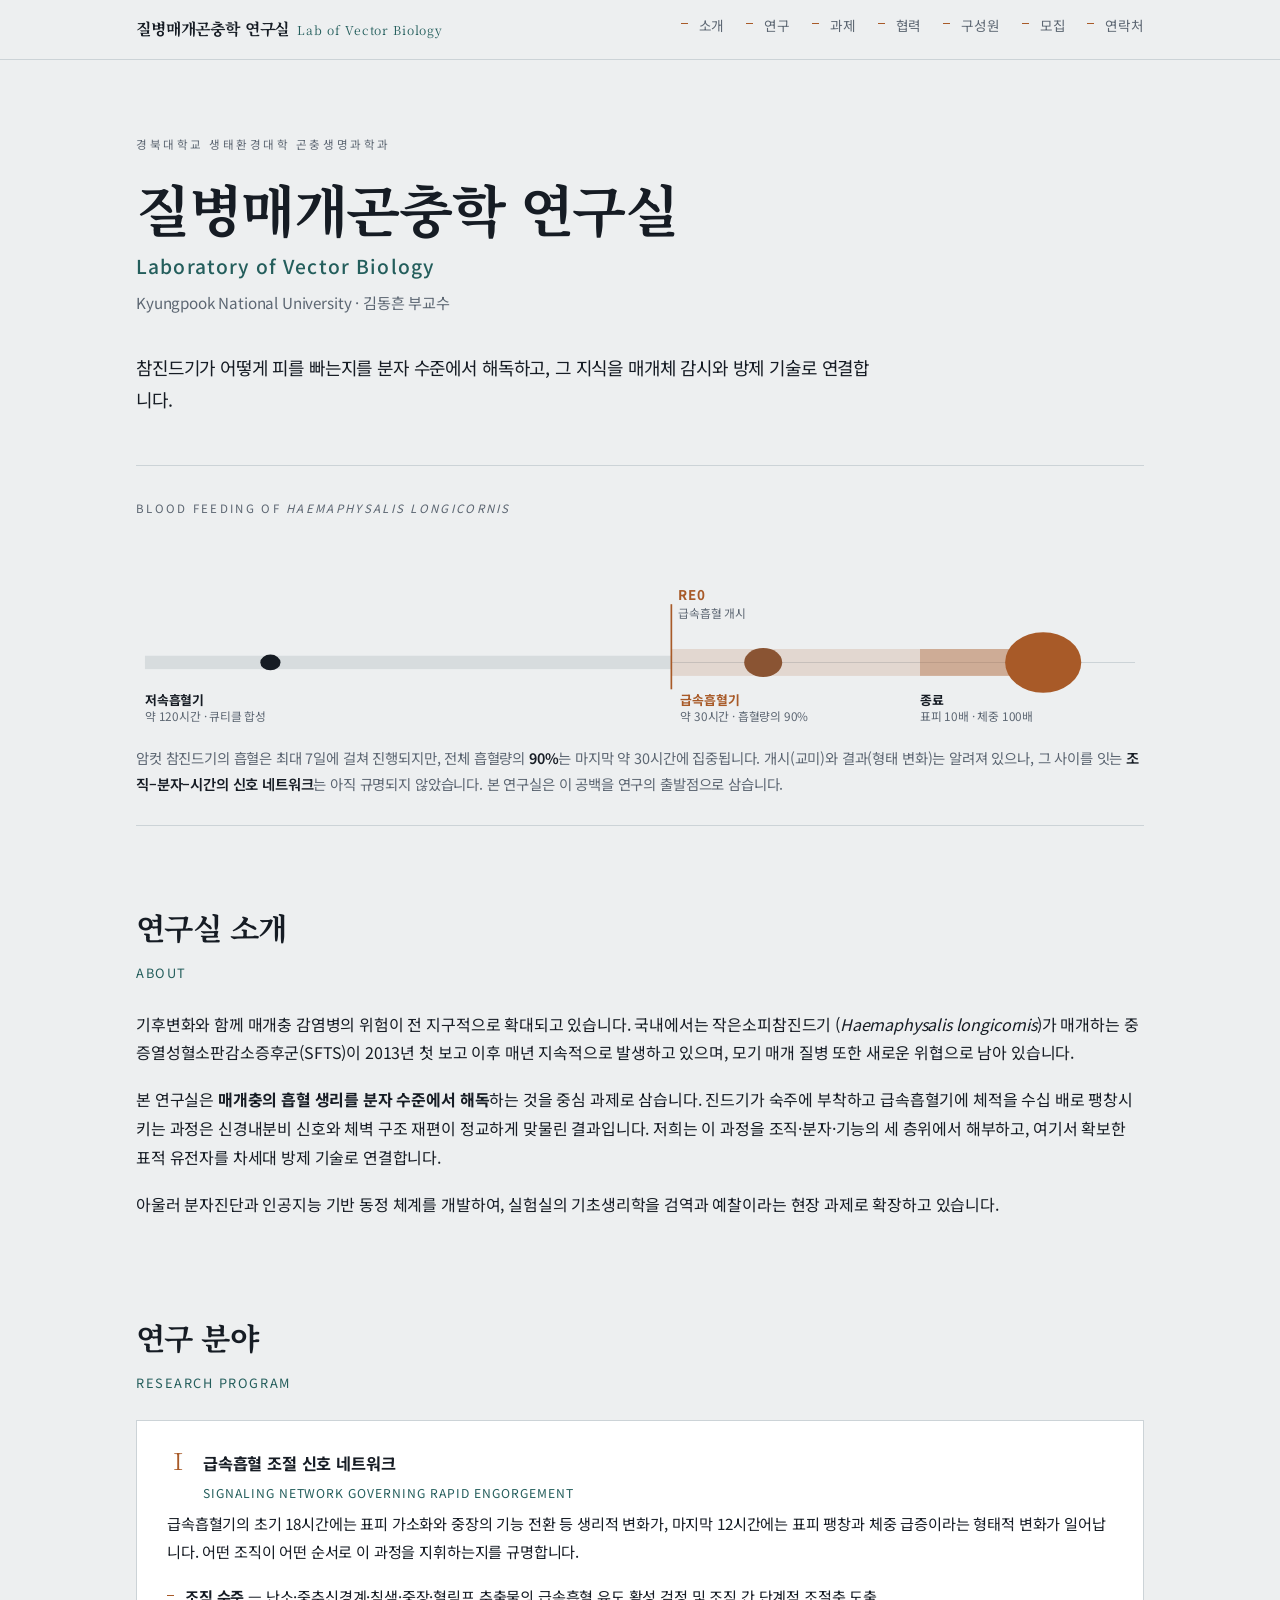
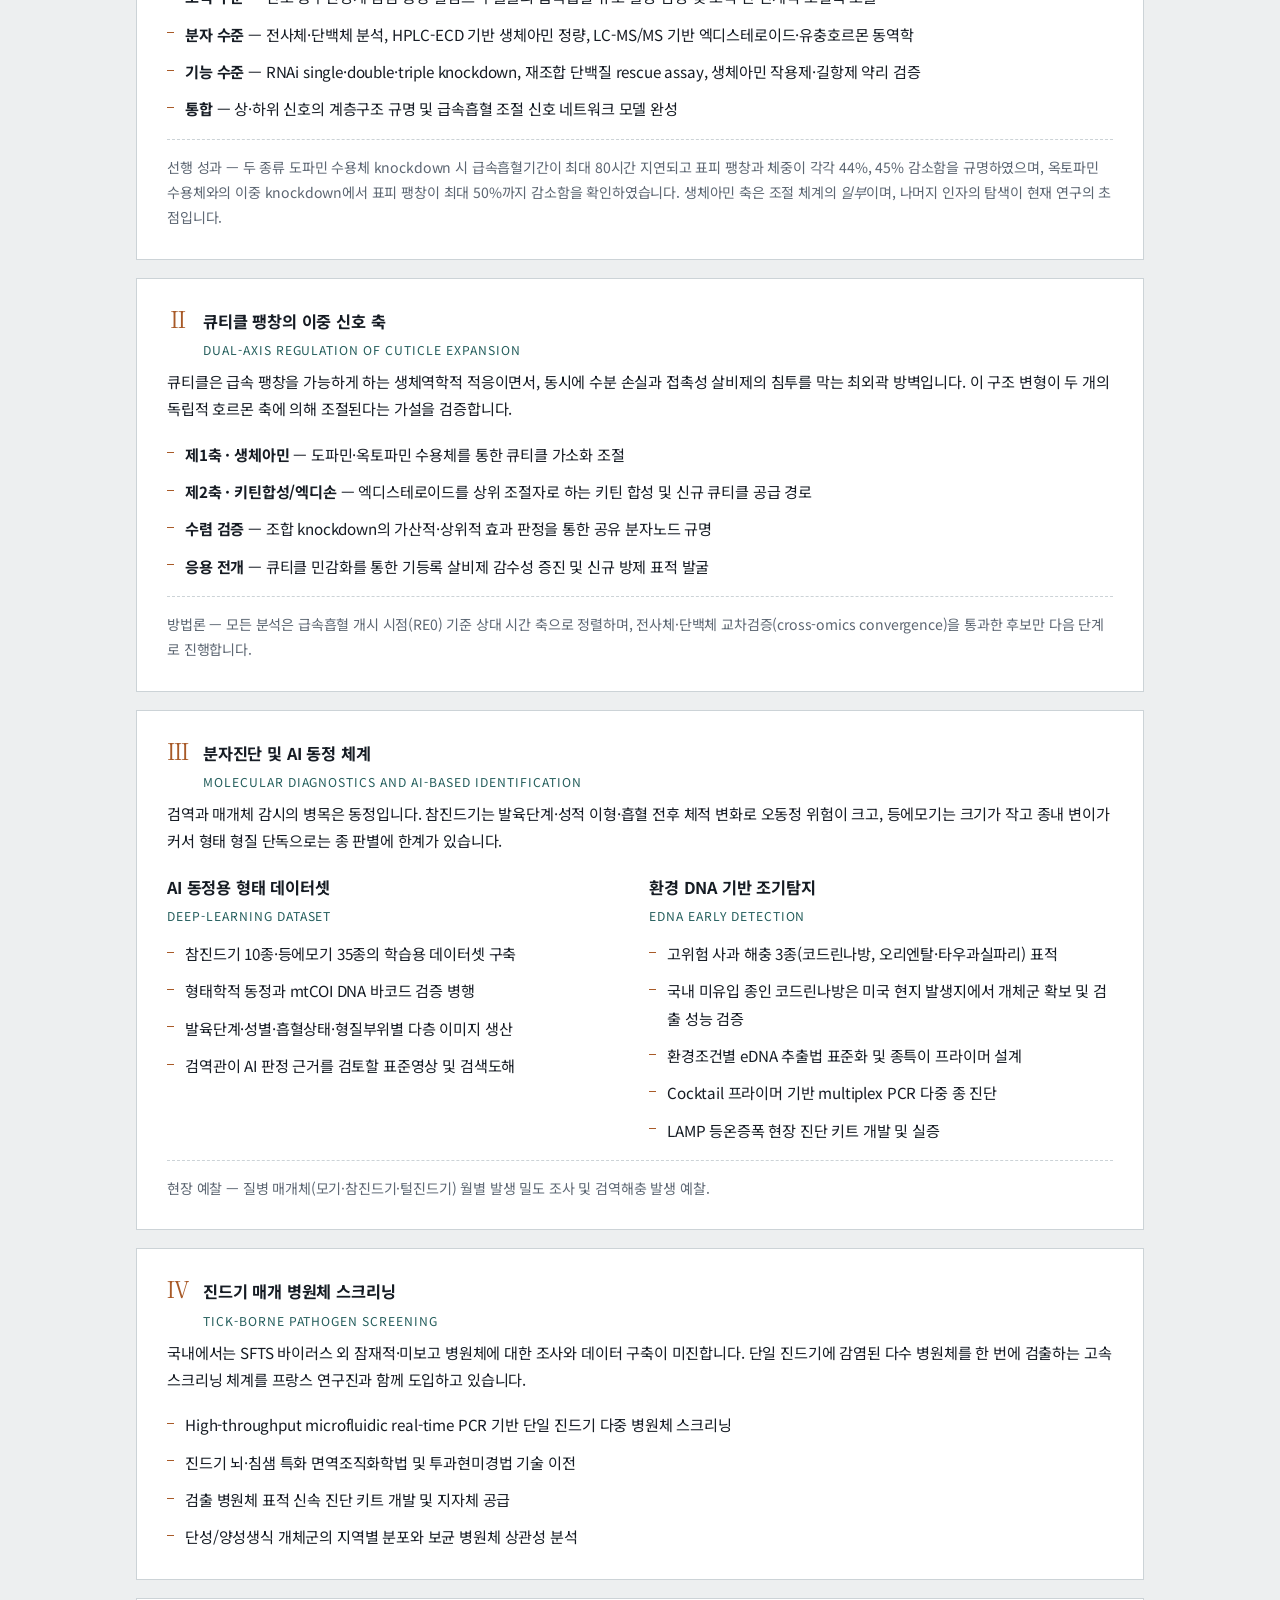
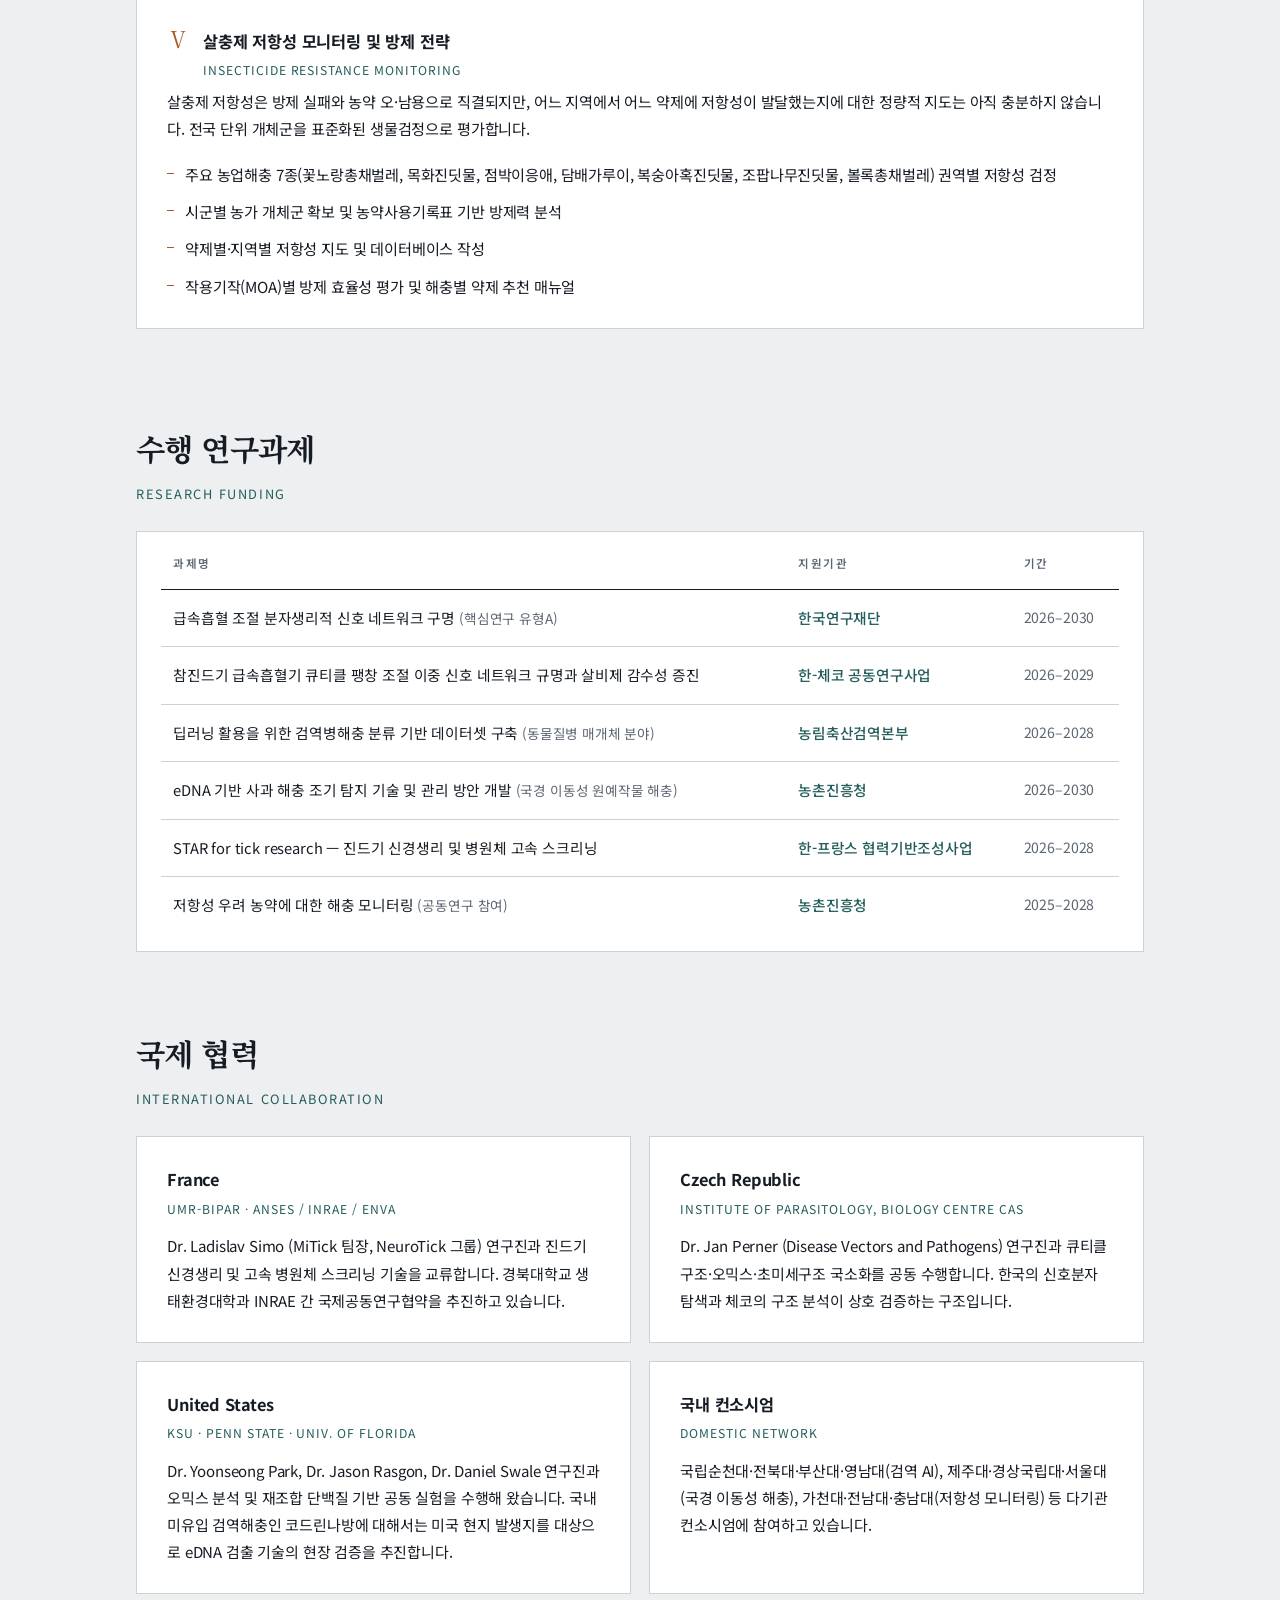
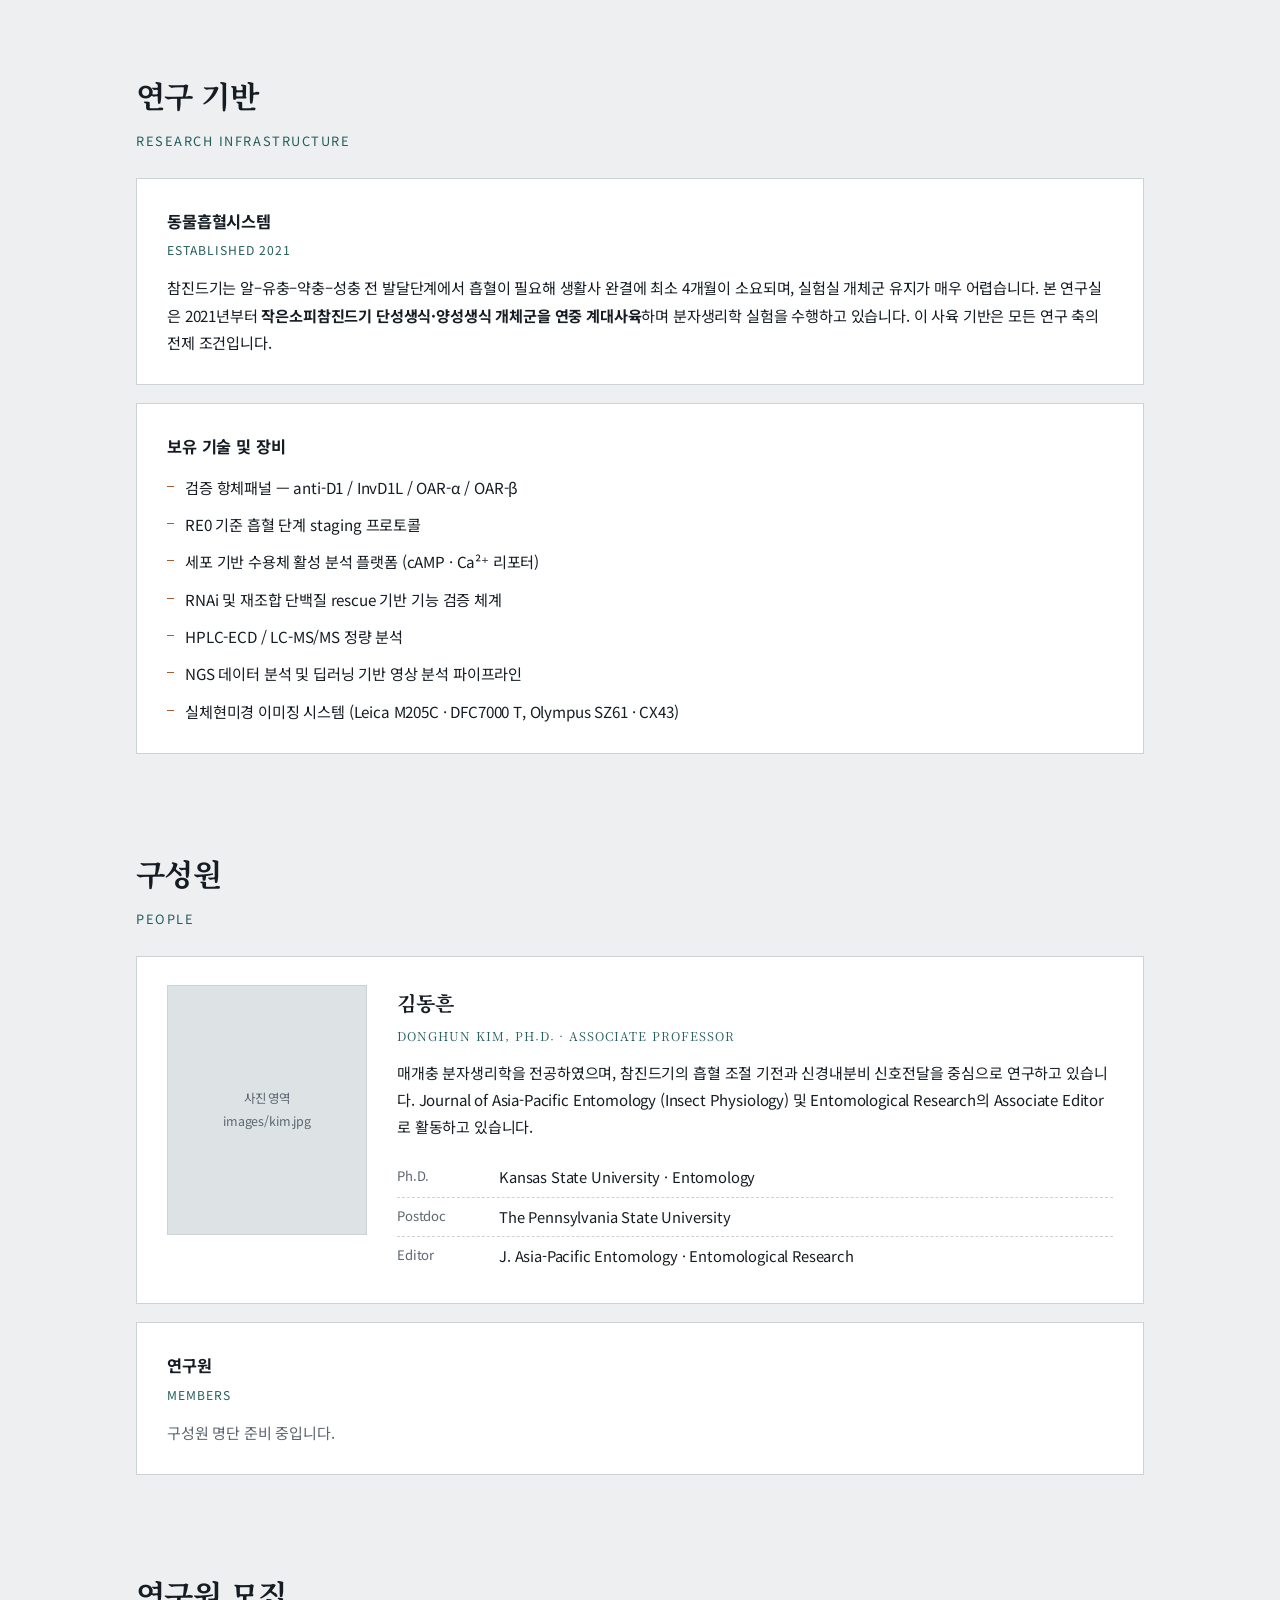
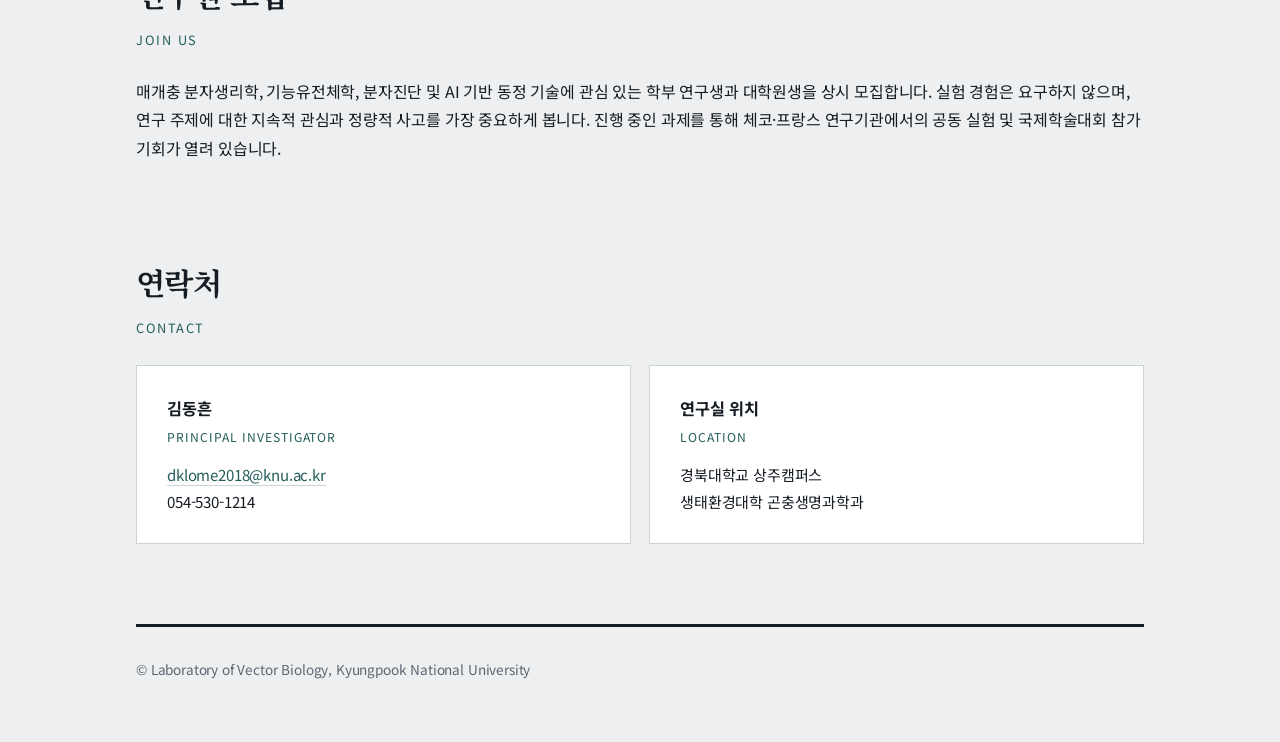
==== index.html @ 4daf7aaf "Add files via upload" ====
<!DOCTYPE html>
<html lang="ko">
<head>
<meta charset="utf-8">
<meta name="viewport" content="width=device-width, initial-scale=1">
<title>질병매개곤충학 연구실 | Laboratory of Vector Biology — 경북대학교</title>
<meta name="description" content="경북대학교 곤충생명과학과 질병매개곤충학 연구실. 참진드기 흡혈 생리의 분자 기전과 매개충 분자진단을 연구합니다.">
<link rel="preconnect" href="https://fonts.googleapis.com">
<link rel="preconnect" href="https://fonts.gstatic.com" crossorigin>
<link href="https://fonts.googleapis.com/css2?family=Noto+Sans+KR:wght@300;400;500;700&family=Noto+Serif+KR:wght@600;700&display=swap" rel="stylesheet">
<style>
:root{
  --paper:#EDEFF0;
  --panel:#FFFFFF;
  --ink:#161C24;
  --ink-soft:#5C6672;
  --rule:#CCD3D7;
  --engorged:#A85A28;
  --stain:#245E5C;
  --nav-h:60px;
}
*{box-sizing:border-box}
html{scroll-behavior:smooth;scroll-padding-top:calc(var(--nav-h) + 16px)}
body{
  margin:0;background:var(--paper);color:var(--ink);
  font-family:"Noto Sans KR",system-ui,sans-serif;
  font-size:16px;line-height:1.8;letter-spacing:-.01em;
  -webkit-font-smoothing:antialiased;
}
.serif{font-family:"Noto Serif KR",Georgia,serif}
img{max-width:100%;display:block}
a{color:inherit}
.wrap{max-width:1060px;margin:0 auto;padding:0 26px}

/* ---------- nav ---------- */
nav{
  position:sticky;top:0;z-index:50;height:var(--nav-h);
  background:rgba(237,239,240,.92);backdrop-filter:blur(10px);
  border-bottom:1px solid var(--rule);
}
.nav-in{max-width:1060px;margin:0 auto;padding:0 26px;height:100%;
  display:flex;align-items:center;justify-content:space-between;gap:20px}
.brand{font-family:"Noto Serif KR",serif;font-weight:700;font-size:1rem;text-decoration:none;white-space:nowrap}
.brand span{color:var(--stain);font-weight:400;font-size:.76rem;letter-spacing:.06em;margin-left:8px}
.nav-links{display:flex;gap:22px;list-style:none;margin:0;padding:0}
.nav-links a{
  text-decoration:none;font-size:.85rem;color:var(--ink-soft);
  padding:4px 0;border-bottom:1.5px solid transparent;transition:color .15s,border-color .15s;
}
.nav-links a:hover{color:var(--ink);border-color:var(--engorged)}
@media(max-width:820px){
  .nav-links{gap:14px;overflow-x:auto;-webkit-overflow-scrolling:touch}
  .nav-links a{font-size:.78rem;white-space:nowrap}
  .brand span{display:none}
}

/* ---------- hero ---------- */
header.hero{padding:74px 0 0}
.eyebrow{font-size:.72rem;letter-spacing:.22em;text-transform:uppercase;color:var(--ink-soft);margin:0 0 20px}
h1{
  font-family:"Noto Serif KR",serif;font-weight:700;
  font-size:clamp(2rem,5.6vw,3.5rem);line-height:1.18;margin:0 0 8px;letter-spacing:-.025em;
}
.hero-en{font-size:clamp(.95rem,2vw,1.2rem);color:var(--stain);letter-spacing:.06em;margin:0 0 6px;font-weight:500}
.hero-affil{color:var(--ink-soft);font-size:.95rem;margin:0}
.hero-lead{
  margin:34px 0 0;font-size:clamp(1rem,2.1vw,1.12rem);max-width:74ch;
}
.hero-lead b{font-weight:700}

/* ---------- signature timeline ---------- */
.signature{margin:50px 0 0;padding:32px 0 28px;border-top:1px solid var(--rule);border-bottom:1px solid var(--rule)}
.sig-label{font-size:.72rem;letter-spacing:.2em;text-transform:uppercase;color:var(--ink-soft);margin:0 0 18px}
.sig-svg{width:100%;height:auto;display:block;overflow:visible}
.sig-caption{margin:20px 0 0;font-size:.9rem;color:var(--ink-soft)}
.sig-caption b{color:var(--ink);font-weight:600}

/* ---------- sections ---------- */
section{padding:74px 0 0}
.sec-head{display:flex;align-items:baseline;gap:14px;margin:0 0 6px;flex-wrap:wrap}
.sec-num{font-family:"Noto Serif KR",serif;font-size:1.4rem;color:var(--engorged);line-height:1}
h2{font-family:"Noto Serif KR",serif;font-size:clamp(1.4rem,3.2vw,1.9rem);font-weight:700;margin:0;letter-spacing:-.02em}
.sec-en{font-size:.8rem;letter-spacing:.12em;color:var(--stain);margin:0 0 26px;text-transform:uppercase}
p{margin:0 0 18px}

/* ---------- cards ---------- */
.card{background:var(--panel);border:1px solid var(--rule);padding:28px 30px;margin:0 0 18px}
h3{font-size:1.02rem;font-weight:700;margin:0 0 12px;letter-spacing:-.01em}
h3 .sub{display:block;font-weight:400;font-size:.76rem;letter-spacing:.08em;color:var(--stain);margin-top:4px;text-transform:uppercase}
ul{margin:0;padding-left:0;list-style:none}
ul li{position:relative;padding-left:18px;margin-bottom:10px;font-size:.95rem}
ul li:last-child{margin-bottom:0}
ul li::before{content:"";position:absolute;left:0;top:.78em;width:7px;height:1px;background:var(--engorged)}
.note{font-size:.88rem;color:var(--ink-soft);margin:16px 0 0;padding-top:15px;border-top:1px dashed var(--rule)}
.grid{display:grid;grid-template-columns:1fr 1fr;gap:18px}
@media(max-width:760px){.grid{grid-template-columns:1fr}}

/* ---------- table ---------- */
.table-wrap{overflow-x:auto;background:var(--panel);border:1px solid var(--rule);padding:6px 24px 18px}
table{width:100%;border-collapse:collapse;font-size:.92rem;min-width:560px}
th,td{text-align:left;padding:15px 12px;border-bottom:1px solid var(--rule);vertical-align:top}
th{font-size:.72rem;letter-spacing:.14em;text-transform:uppercase;color:var(--ink-soft);font-weight:600;border-bottom:1.5px solid var(--ink)}
tr:last-child td{border-bottom:none}
td em{font-style:normal;color:var(--ink-soft);font-size:.85rem}
td.agency{color:var(--stain);font-weight:500;white-space:nowrap}
td.term{color:var(--ink-soft);white-space:nowrap;font-size:.88rem}

/* ---------- people ---------- */
.pi-card{display:grid;grid-template-columns:200px 1fr;gap:30px;align-items:start}
@media(max-width:700px){.pi-card{grid-template-columns:1fr}}
.portrait{
  width:100%;aspect-ratio:4/5;background:#DDE2E4;border:1px solid var(--rule);
  display:flex;align-items:center;justify-content:center;color:var(--ink-soft);font-size:.78rem;text-align:center;padding:10px
}
.cv{margin:14px 0 0;font-size:.92rem}
.cv div{padding:6px 0;border-bottom:1px dashed var(--rule);display:flex;gap:14px}
.cv div:last-child{border-bottom:none}
.cv dt{flex:0 0 88px;color:var(--ink-soft);font-size:.82rem;margin:0}
.cv dd{margin:0}
.roster{font-size:.94rem;color:var(--ink-soft)}

/* ---------- contact ---------- */
.contact-grid{display:grid;grid-template-columns:1fr 1fr;gap:18px}
@media(max-width:700px){.contact-grid{grid-template-columns:1fr}}
.contact a{color:var(--stain);text-decoration:none;border-bottom:1px solid var(--rule)}
.contact a:hover{border-color:var(--stain)}

footer{margin-top:80px;border-top:3px solid var(--ink);padding:30px 0 60px;font-size:.85rem;color:var(--ink-soft)}
*:focus-visible{outline:2px solid var(--engorged);outline-offset:3px}
@media(prefers-reduced-motion:reduce){html{scroll-behavior:auto}*{transition:none!important}}
</style>
</head>
<body>

<nav>
  <div class="nav-in">
    <a class="brand" href="#top">질병매개곤충학 연구실<span>Lab of Vector Biology</span></a>
    <ul class="nav-links">
      <li><a href="#about">소개</a></li>
      <li><a href="#research">연구</a></li>
      <li><a href="#funding">과제</a></li>
      <li><a href="#collab">협력</a></li>
      <li><a href="#people">구성원</a></li>
      <li><a href="#join">모집</a></li>
      <li><a href="#contact">연락처</a></li>
    </ul>
  </div>
</nav>

<div class="wrap" id="top">

<header class="hero">
  <p class="eyebrow">경북대학교 생태환경대학 곤충생명과학과</p>
  <h1>질병매개곤충학 연구실</h1>
  <p class="hero-en">Laboratory of Vector Biology</p>
  <p class="hero-affil">Kyungpook National University · 김동흔 부교수</p>

  <p class="hero-lead">
    참진드기가 어떻게 피를 빠는지를 분자 수준에서 해독하고,
    그 지식을 매개체 감시와 방제 기술로 연결합니다.
  </p>

  <div class="signature">
    <p class="sig-label">Blood feeding of <i>Haemaphysalis longicornis</i></p>
    <svg class="sig-svg" viewBox="0 0 900 168" role="img"
         aria-label="작은소피참진드기 암컷의 흡혈 단계 도해. 저속흡혈기 약 120시간, 급속흡혈기 약 30시간, 흡혈 종료. 급속흡혈기에 표피가 10배 팽창하고 체중이 100배 증가한다.">
      <line x1="8" y1="112" x2="892" y2="112" stroke="#CCD3D7" stroke-width="1"/>
      <rect x="8" y="106" width="470" height="12" fill="#D7DCDE"/>
      <rect x="478" y="100" width="330" height="24" fill="#A85A28" opacity=".16"/>
      <rect x="700" y="100" width="108" height="24" fill="#A85A28" opacity=".34"/>
      <line x1="478" y1="60" x2="478" y2="136" stroke="#A85A28" stroke-width="1.5"/>
      <text x="484" y="56" font-size="12" fill="#A85A28" font-weight="700" letter-spacing="1">RE0</text>
      <text x="484" y="72" font-size="10.5" fill="#5C6672">급속흡혈 개시</text>
      <ellipse cx="120" cy="112" rx="9" ry="7" fill="#161C24"/>
      <ellipse cx="560" cy="112" rx="17" ry="13" fill="#8A5433"/>
      <ellipse cx="810" cy="112" rx="34" ry="27" fill="#A85A28"/>
      <text x="8" y="150" font-size="11.5" fill="#161C24" font-weight="700">저속흡혈기</text>
      <text x="8" y="164" font-size="10.5" fill="#5C6672">약 120시간 · 큐티클 합성</text>
      <text x="486" y="150" font-size="11.5" fill="#A85A28" font-weight="700">급속흡혈기</text>
      <text x="486" y="164" font-size="10.5" fill="#5C6672">약 30시간 · 흡혈량의 90%</text>
      <text x="700" y="150" font-size="11.5" fill="#161C24" font-weight="700">종료</text>
      <text x="700" y="164" font-size="10.5" fill="#5C6672">표피 10배 · 체중 100배</text>
    </svg>
    <p class="sig-caption">
      암컷 참진드기의 흡혈은 최대 7일에 걸쳐 진행되지만, 전체 흡혈량의 <b>90%</b>는 마지막 약 30시간에 집중됩니다.
      개시(교미)와 결과(형태 변화)는 알려져 있으나, 그 사이를 잇는 <b>조직–분자–시간의 신호 네트워크</b>는
      아직 규명되지 않았습니다. 본 연구실은 이 공백을 연구의 출발점으로 삼습니다.
    </p>
  </div>
</header>

<section id="about">
  <div class="sec-head"><h2>연구실 소개</h2></div>
  <p class="sec-en">About</p>
  <p>
    기후변화와 함께 매개충 감염병의 위험이 전 지구적으로 확대되고 있습니다. 국내에서는 작은소피참진드기
    (<i>Haemaphysalis longicornis</i>)가 매개하는 중증열성혈소판감소증후군(SFTS)이 2013년 첫 보고 이후
    매년 지속적으로 발생하고 있으며, 모기 매개 질병 또한 새로운 위협으로 남아 있습니다.
  </p>
  <p>
    본 연구실은 <b>매개충의 흡혈 생리를 분자 수준에서 해독</b>하는 것을 중심 과제로 삼습니다.
    진드기가 숙주에 부착하고 급속흡혈기에 체적을 수십 배로 팽창시키는 과정은 신경내분비 신호와 체벽 구조 재편이
    정교하게 맞물린 결과입니다. 저희는 이 과정을 조직·분자·기능의 세 층위에서 해부하고,
    여기서 확보한 표적 유전자를 차세대 방제 기술로 연결합니다.
  </p>
  <p>
    아울러 분자진단과 인공지능 기반 동정 체계를 개발하여, 실험실의 기초생리학을 검역과 예찰이라는
    현장 과제로 확장하고 있습니다.
  </p>
</section>

<section id="research">
  <div class="sec-head"><h2>연구 분야</h2></div>
  <p class="sec-en">Research Program</p>

  <div class="card">
    <div class="sec-head"><span class="sec-num">Ⅰ</span>
      <h3 style="margin:0">급속흡혈 조절 신호 네트워크<span class="sub">Signaling Network Governing Rapid Engorgement</span></h3>
    </div>
    <p style="font-size:.95rem">
      급속흡혈기의 초기 18시간에는 표피 가소화와 중장의 기능 전환 등 생리적 변화가, 마지막 12시간에는
      표피 팽창과 체중 급증이라는 형태적 변화가 일어납니다. 어떤 조직이 어떤 순서로 이 과정을 지휘하는지를 규명합니다.
    </p>
    <ul>
      <li><b>조직 수준</b> — 난소·중추신경계·침샘·중장·혈림프 추출물의 급속흡혈 유도 활성 검정 및 조직 간 단계적 조절축 도출</li>
      <li><b>분자 수준</b> — 전사체·단백체 분석, HPLC-ECD 기반 생체아민 정량, LC-MS/MS 기반 엑디스테로이드·유충호르몬 동역학</li>
      <li><b>기능 수준</b> — RNAi single·double·triple knockdown, 재조합 단백질 rescue assay, 생체아민 작용제·길항제 약리 검증</li>
      <li><b>통합</b> — 상·하위 신호의 계층구조 규명 및 급속흡혈 조절 신호 네트워크 모델 완성</li>
    </ul>
    <p class="note">
      선행 성과 — 두 종류 도파민 수용체 knockdown 시 급속흡혈기간이 최대 80시간 지연되고 표피 팽창과 체중이
      각각 44%, 45% 감소함을 규명하였으며, 옥토파민 수용체와의 이중 knockdown에서 표피 팽창이 최대 50%까지
      감소함을 확인하였습니다. 생체아민 축은 조절 체계의 <i>일부</i>이며, 나머지 인자의 탐색이 현재 연구의 초점입니다.
    </p>
  </div>

  <div class="card">
    <div class="sec-head"><span class="sec-num">Ⅱ</span>
      <h3 style="margin:0">큐티클 팽창의 이중 신호 축<span class="sub">Dual-Axis Regulation of Cuticle Expansion</span></h3>
    </div>
    <p style="font-size:.95rem">
      큐티클은 급속 팽창을 가능하게 하는 생체역학적 적응이면서, 동시에 수분 손실과 접촉성 살비제의 침투를 막는
      최외곽 방벽입니다. 이 구조 변형이 두 개의 독립적 호르몬 축에 의해 조절된다는 가설을 검증합니다.
    </p>
    <ul>
      <li><b>제1축 · 생체아민</b> — 도파민·옥토파민 수용체를 통한 큐티클 가소화 조절</li>
      <li><b>제2축 · 키틴합성/엑디손</b> — 엑디스테로이드를 상위 조절자로 하는 키틴 합성 및 신규 큐티클 공급 경로</li>
      <li><b>수렴 검증</b> — 조합 knockdown의 가산적·상위적 효과 판정을 통한 공유 분자노드 규명</li>
      <li><b>응용 전개</b> — 큐티클 민감화를 통한 기등록 살비제 감수성 증진 및 신규 방제 표적 발굴</li>
    </ul>
    <p class="note">
      방법론 — 모든 분석은 급속흡혈 개시 시점(RE0) 기준 상대 시간 축으로 정렬하며,
      전사체·단백체 교차검증(cross-omics convergence)을 통과한 후보만 다음 단계로 진행합니다.
    </p>
  </div>

  <div class="card">
    <div class="sec-head"><span class="sec-num">Ⅲ</span>
      <h3 style="margin:0">분자진단 및 AI 동정 체계<span class="sub">Molecular Diagnostics and AI-based Identification</span></h3>
    </div>
    <p style="font-size:.95rem">
      검역과 매개체 감시의 병목은 동정입니다. 참진드기는 발육단계·성적 이형·흡혈 전후 체적 변화로 오동정 위험이 크고,
      등에모기는 크기가 작고 종내 변이가 커서 형태 형질 단독으로는 종 판별에 한계가 있습니다.
    </p>
    <div class="grid">
      <div>
        <h3>AI 동정용 형태 데이터셋<span class="sub">Deep-learning Dataset</span></h3>
        <ul>
          <li>참진드기 10종·등에모기 35종의 학습용 데이터셋 구축</li>
          <li>형태학적 동정과 mtCOI DNA 바코드 검증 병행</li>
          <li>발육단계·성별·흡혈상태·형질부위별 다층 이미지 생산</li>
          <li>검역관이 AI 판정 근거를 검토할 표준영상 및 검색도해</li>
        </ul>
      </div>
      <div>
        <h3>환경 DNA 기반 조기탐지<span class="sub">eDNA Early Detection</span></h3>
        <ul>
          <li>고위험 사과 해충 3종(코드린나방, 오리엔탈·타우과실파리) 표적</li>
          <li>국내 미유입 종인 코드린나방은 미국 현지 발생지에서 개체군 확보 및 검출 성능 검증</li>
          <li>환경조건별 eDNA 추출법 표준화 및 종특이 프라이머 설계</li>
          <li>Cocktail 프라이머 기반 multiplex PCR 다중 종 진단</li>
          <li>LAMP 등온증폭 현장 진단 키트 개발 및 실증</li>
        </ul>
      </div>
    </div>
    <p class="note">
      현장 예찰 — 질병 매개체(모기·참진드기·털진드기) 월별 발생 밀도 조사 및 검역해충 발생 예찰.
    </p>
  </div>

  <div class="card">
    <div class="sec-head"><span class="sec-num">Ⅳ</span>
      <h3 style="margin:0">진드기 매개 병원체 스크리닝<span class="sub">Tick-borne Pathogen Screening</span></h3>
    </div>
    <p style="font-size:.95rem">
      국내에서는 SFTS 바이러스 외 잠재적·미보고 병원체에 대한 조사와 데이터 구축이 미진합니다.
      단일 진드기에 감염된 다수 병원체를 한 번에 검출하는 고속 스크리닝 체계를 프랑스 연구진과 함께 도입하고 있습니다.
    </p>
    <ul>
      <li>High-throughput microfluidic real-time PCR 기반 단일 진드기 다중 병원체 스크리닝</li>
      <li>진드기 뇌·침샘 특화 면역조직화학법 및 투과현미경법 기술 이전</li>
      <li>검출 병원체 표적 신속 진단 키트 개발 및 지자체 공급</li>
      <li>단성/양성생식 개체군의 지역별 분포와 보균 병원체 상관성 분석</li>
    </ul>
  </div>

  <div class="card">
    <div class="sec-head"><span class="sec-num">Ⅴ</span>
      <h3 style="margin:0">살충제 저항성 모니터링 및 방제 전략<span class="sub">Insecticide Resistance Monitoring</span></h3>
    </div>
    <p style="font-size:.95rem">
      살충제 저항성은 방제 실패와 농약 오·남용으로 직결되지만, 어느 지역에서 어느 약제에 저항성이 발달했는지에 대한
      정량적 지도는 아직 충분하지 않습니다. 전국 단위 개체군을 표준화된 생물검정으로 평가합니다.
    </p>
    <ul>
      <li>주요 농업해충 7종(꽃노랑총채벌레, 목화진딧물, 점박이응애, 담배가루이, 복숭아혹진딧물, 조팝나무진딧물, 볼록총채벌레) 권역별 저항성 검정</li>
      <li>시군별 농가 개체군 확보 및 농약사용기록표 기반 방제력 분석</li>
      <li>약제별·지역별 저항성 지도 및 데이터베이스 작성</li>
      <li>작용기작(MOA)별 방제 효율성 평가 및 해충별 약제 추천 매뉴얼</li>
    </ul>
  </div>
</section>

<section id="funding">
  <div class="sec-head"><h2>수행 연구과제</h2></div>
  <p class="sec-en">Research Funding</p>
  <div class="table-wrap">
    <table>
      <thead><tr><th>과제명</th><th>지원기관</th><th>기간</th></tr></thead>
      <tbody>
        <tr><td>급속흡혈 조절 분자생리적 신호 네트워크 구명 <em>(핵심연구 유형A)</em></td><td class="agency">한국연구재단</td><td class="term">2026–2030</td></tr>
        <tr><td>참진드기 급속흡혈기 큐티클 팽창 조절 이중 신호 네트워크 규명과 살비제 감수성 증진</td><td class="agency">한-체코 공동연구사업</td><td class="term">2026–2029</td></tr>
        <tr><td>딥러닝 활용을 위한 검역병해충 분류 기반 데이터셋 구축 <em>(동물질병 매개체 분야)</em></td><td class="agency">농림축산검역본부</td><td class="term">2026–2028</td></tr>
        <tr><td>eDNA 기반 사과 해충 조기 탐지 기술 및 관리 방안 개발 <em>(국경 이동성 원예작물 해충)</em></td><td class="agency">농촌진흥청</td><td class="term">2026–2030</td></tr>
        <tr><td>STAR for tick research — 진드기 신경생리 및 병원체 고속 스크리닝</td><td class="agency">한-프랑스 협력기반조성사업</td><td class="term">2026–2028</td></tr>
        <tr><td>저항성 우려 농약에 대한 해충 모니터링 <em>(공동연구 참여)</em></td><td class="agency">농촌진흥청</td><td class="term">2025–2028</td></tr>
      </tbody>
    </table>
  </div>
</section>

<section id="collab">
  <div class="sec-head"><h2>국제 협력</h2></div>
  <p class="sec-en">International Collaboration</p>
  <div class="grid">
    <div class="card" style="margin:0">
      <h3>France<span class="sub">UMR-BIPAR · ANSES / INRAE / EnvA</span></h3>
      <p style="font-size:.94rem;margin:0">Dr. Ladislav Simo (MiTick 팀장, NeuroTick 그룹) 연구진과 진드기 신경생리 및 고속 병원체 스크리닝 기술을 교류합니다. 경북대학교 생태환경대학과 INRAE 간 국제공동연구협약을 추진하고 있습니다.</p>
    </div>
    <div class="card" style="margin:0">
      <h3>Czech Republic<span class="sub">Institute of Parasitology, Biology Centre CAS</span></h3>
      <p style="font-size:.94rem;margin:0">Dr. Jan Perner (Disease Vectors and Pathogens) 연구진과 큐티클 구조·오믹스·초미세구조 국소화를 공동 수행합니다. 한국의 신호분자 탐색과 체코의 구조 분석이 상호 검증하는 구조입니다.</p>
    </div>
    <div class="card" style="margin:0">
      <h3>United States<span class="sub">KSU · Penn State · Univ. of Florida</span></h3>
      <p style="font-size:.94rem;margin:0">Dr. Yoonseong Park, Dr. Jason Rasgon, Dr. Daniel Swale 연구진과 오믹스 분석 및 재조합 단백질 기반 공동 실험을 수행해 왔습니다. 국내 미유입 검역해충인 코드린나방에 대해서는 미국 현지 발생지를 대상으로 eDNA 검출 기술의 현장 검증을 추진합니다.</p>
    </div>
    <div class="card" style="margin:0">
      <h3>국내 컨소시엄<span class="sub">Domestic Network</span></h3>
      <p style="font-size:.94rem;margin:0">국립순천대·전북대·부산대·영남대(검역 AI), 제주대·경상국립대·서울대(국경 이동성 해충), 가천대·전남대·충남대(저항성 모니터링) 등 다기관 컨소시엄에 참여하고 있습니다.</p>
    </div>
  </div>
</section>

<section id="infra">
  <div class="sec-head"><h2>연구 기반</h2></div>
  <p class="sec-en">Research Infrastructure</p>
  <div class="card">
    <h3>동물흡혈시스템<span class="sub">Established 2021</span></h3>
    <p style="font-size:.95rem;margin:0">
      참진드기는 알–유충–약충–성충 전 발달단계에서 흡혈이 필요해 생활사 완결에 최소 4개월이 소요되며,
      실험실 개체군 유지가 매우 어렵습니다. 본 연구실은 2021년부터
      <b>작은소피참진드기 단성생식·양성생식 개체군을 연중 계대사육</b>하며 분자생리학 실험을 수행하고 있습니다.
      이 사육 기반은 모든 연구 축의 전제 조건입니다.
    </p>
  </div>
  <div class="card">
    <h3>보유 기술 및 장비</h3>
    <ul>
      <li>검증 항체패널 — anti-D1 / InvD1L / OAR-α / OAR-β</li>
      <li>RE0 기준 흡혈 단계 staging 프로토콜</li>
      <li>세포 기반 수용체 활성 분석 플랫폼 (cAMP · Ca²⁺ 리포터)</li>
      <li>RNAi 및 재조합 단백질 rescue 기반 기능 검증 체계</li>
      <li>HPLC-ECD / LC-MS/MS 정량 분석</li>
      <li>NGS 데이터 분석 및 딥러닝 기반 영상 분석 파이프라인</li>
      <li>실체현미경 이미징 시스템 (Leica M205C · DFC7000 T, Olympus SZ61 · CX43)</li>
    </ul>
  </div>
</section>

<section id="people">
  <div class="sec-head"><h2>구성원</h2></div>
  <p class="sec-en">People</p>
  <div class="card">
    <div class="pi-card">
      <!-- 교수님 사진으로 교체하세요: <img class="portrait" src="images/kim.jpg" alt="김동흔 교수"> -->
      <div class="portrait">사진 영역<br>images/kim.jpg</div>
      <div>
        <h3 style="font-size:1.25rem;font-family:'Noto Serif KR',serif">김동흔<span class="sub">Donghun Kim, Ph.D. · Associate Professor</span></h3>
        <p style="font-size:.94rem">
          매개충 분자생리학을 전공하였으며, 참진드기의 흡혈 조절 기전과 신경내분비 신호전달을 중심으로 연구하고 있습니다.
          Journal of Asia-Pacific Entomology (Insect Physiology) 및 Entomological Research의 Associate Editor로 활동하고 있습니다.
        </p>
        <dl class="cv">
          <div><dt>Ph.D.</dt><dd>Kansas State University · Entomology</dd></div>
          <div><dt>Postdoc</dt><dd>The Pennsylvania State University</dd></div>
          <div><dt>Editor</dt><dd>J. Asia-Pacific Entomology · Entomological Research</dd></div>
        </dl>
      </div>
    </div>
  </div>
  <div class="card">
    <h3>연구원<span class="sub">Members</span></h3>
    <p class="roster" style="margin:0">
      <!-- 구성원 명단을 여기에 채워 넣으세요.
           예: <b>박사과정</b> 홍길동 · 김철수 &nbsp;|&nbsp; <b>석사과정</b> ... -->
      구성원 명단 준비 중입니다.
    </p>
  </div>
</section>

<section id="join">
  <div class="sec-head"><h2>연구원 모집</h2></div>
  <p class="sec-en">Join Us</p>
  <p>
    매개충 분자생리학, 기능유전체학, 분자진단 및 AI 기반 동정 기술에 관심 있는 학부 연구생과 대학원생을 상시 모집합니다.
    실험 경험은 요구하지 않으며, 연구 주제에 대한 지속적 관심과 정량적 사고를 가장 중요하게 봅니다.
    진행 중인 과제를 통해 체코·프랑스 연구기관에서의 공동 실험 및 국제학술대회 참가 기회가 열려 있습니다.
  </p>
</section>

<section id="contact">
  <div class="sec-head"><h2>연락처</h2></div>
  <p class="sec-en">Contact</p>
  <div class="contact-grid">
    <div class="card contact" style="margin:0">
      <h3>김동흔 <span class="sub">Principal Investigator</span></h3>
      <p style="font-size:.94rem;margin:0">
        <a href="mailto:dklome2018@knu.ac.kr">dklome2018@knu.ac.kr</a><br>
        054-530-1214
      </p>
    </div>
    <div class="card contact" style="margin:0">
      <h3>연구실 위치 <span class="sub">Location</span></h3>
      <p style="font-size:.94rem;margin:0">
        경북대학교 상주캠퍼스<br>
        생태환경대학 곤충생명과학과
      </p>
    </div>
  </div>
</section>

<footer>
  © Laboratory of Vector Biology, Kyungpook National University
</footer>

</div>
</body>
</html>
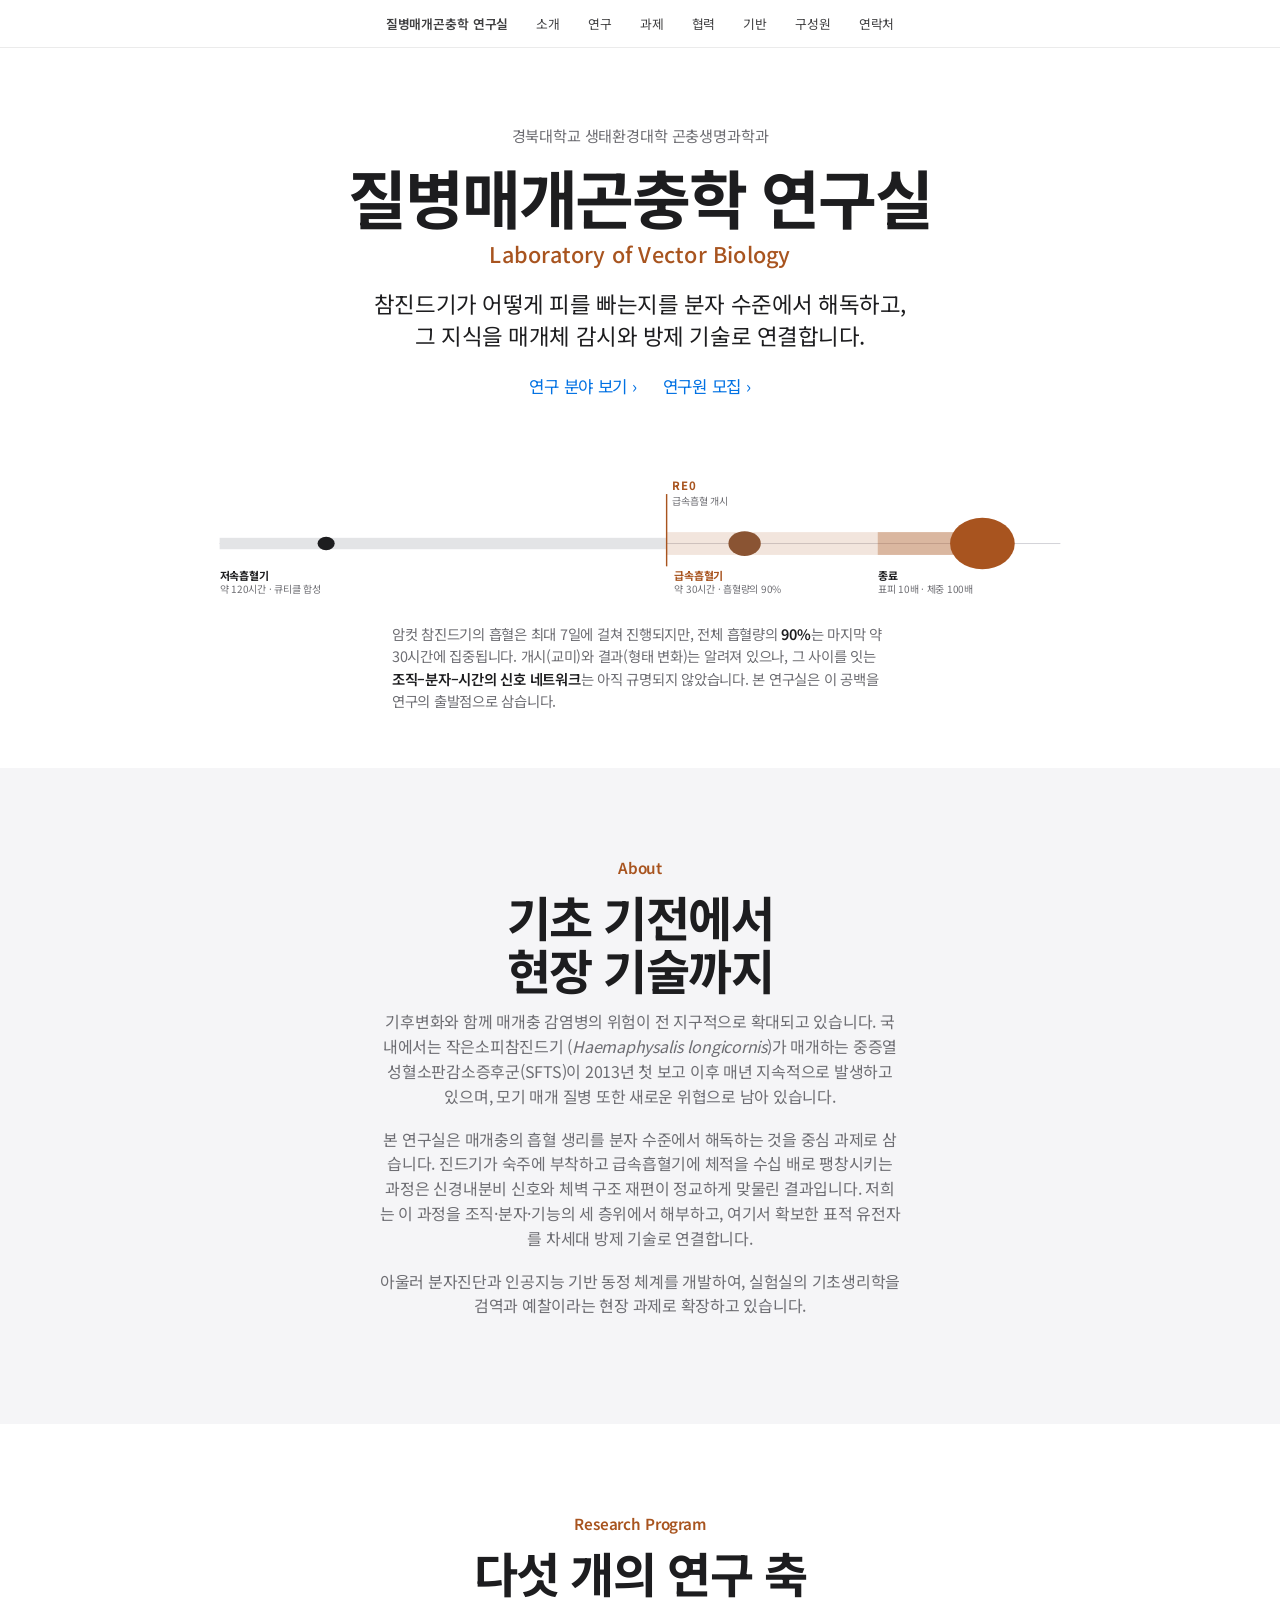
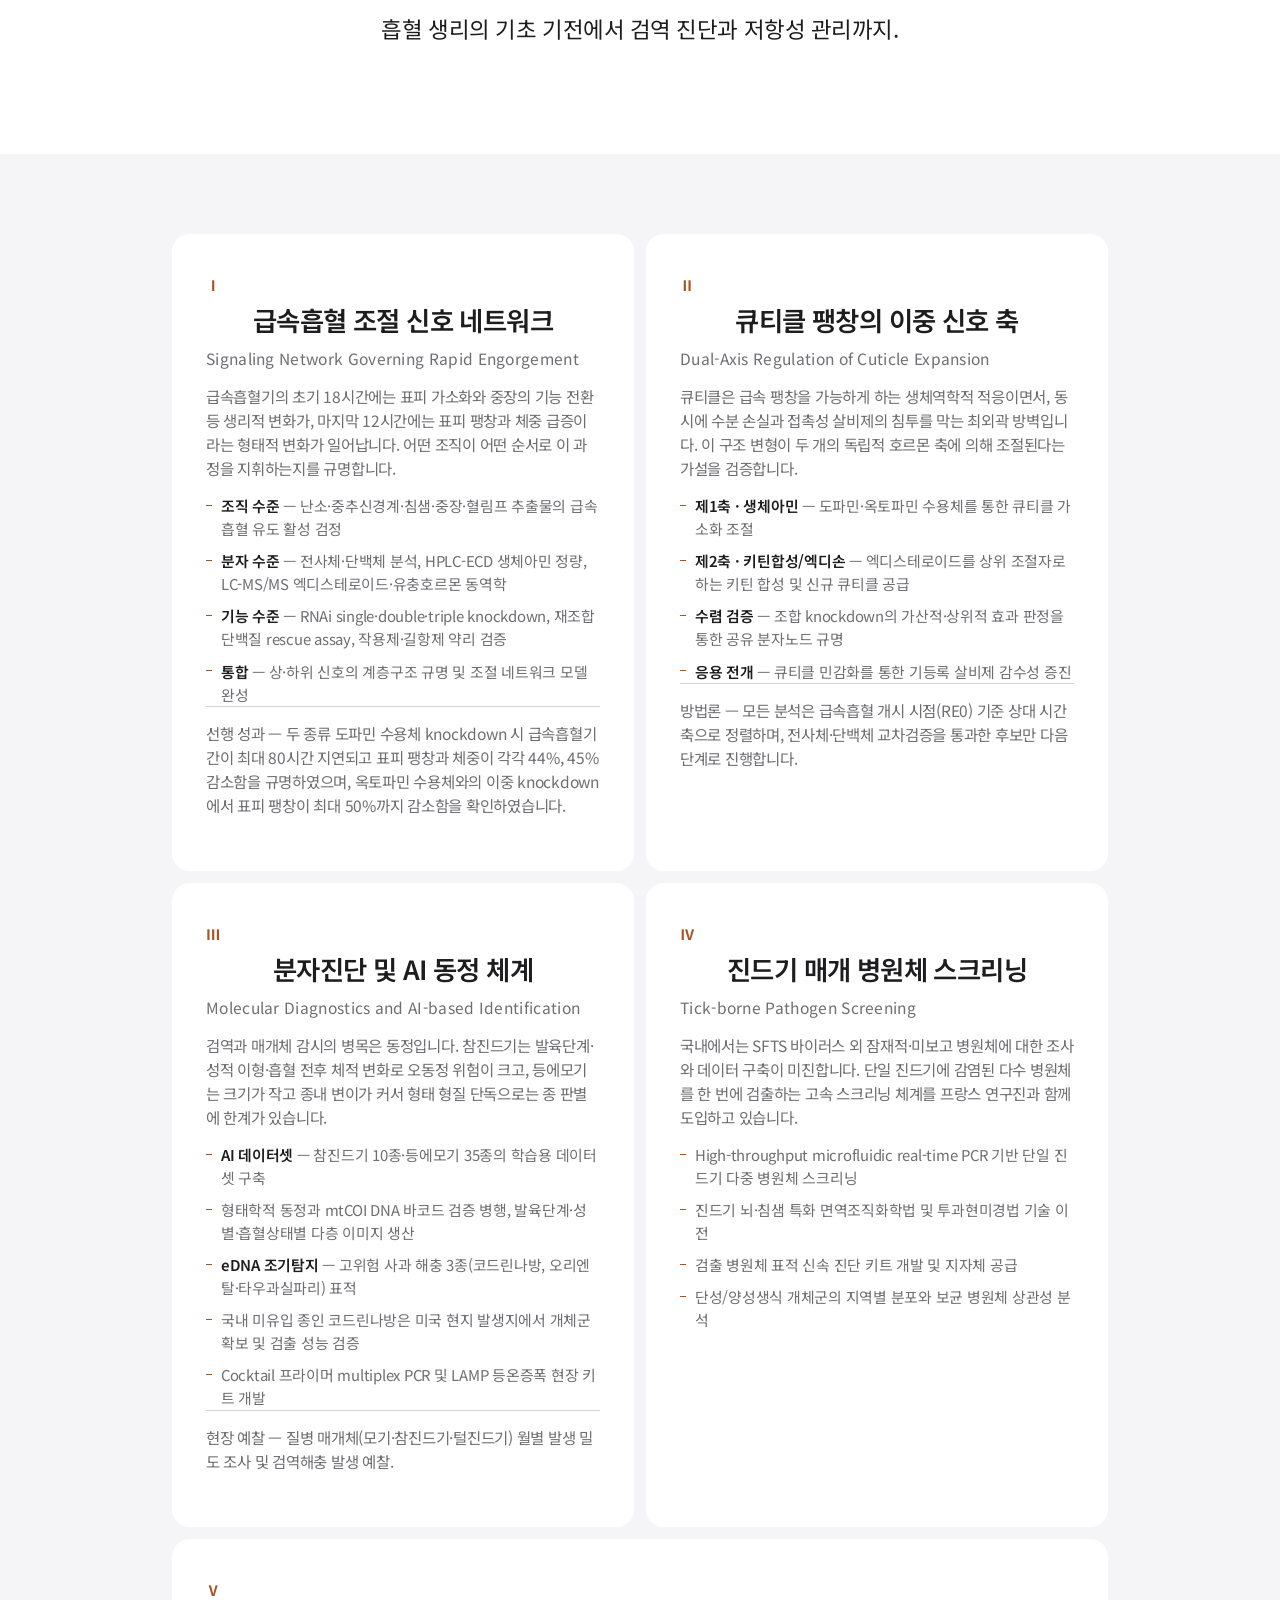
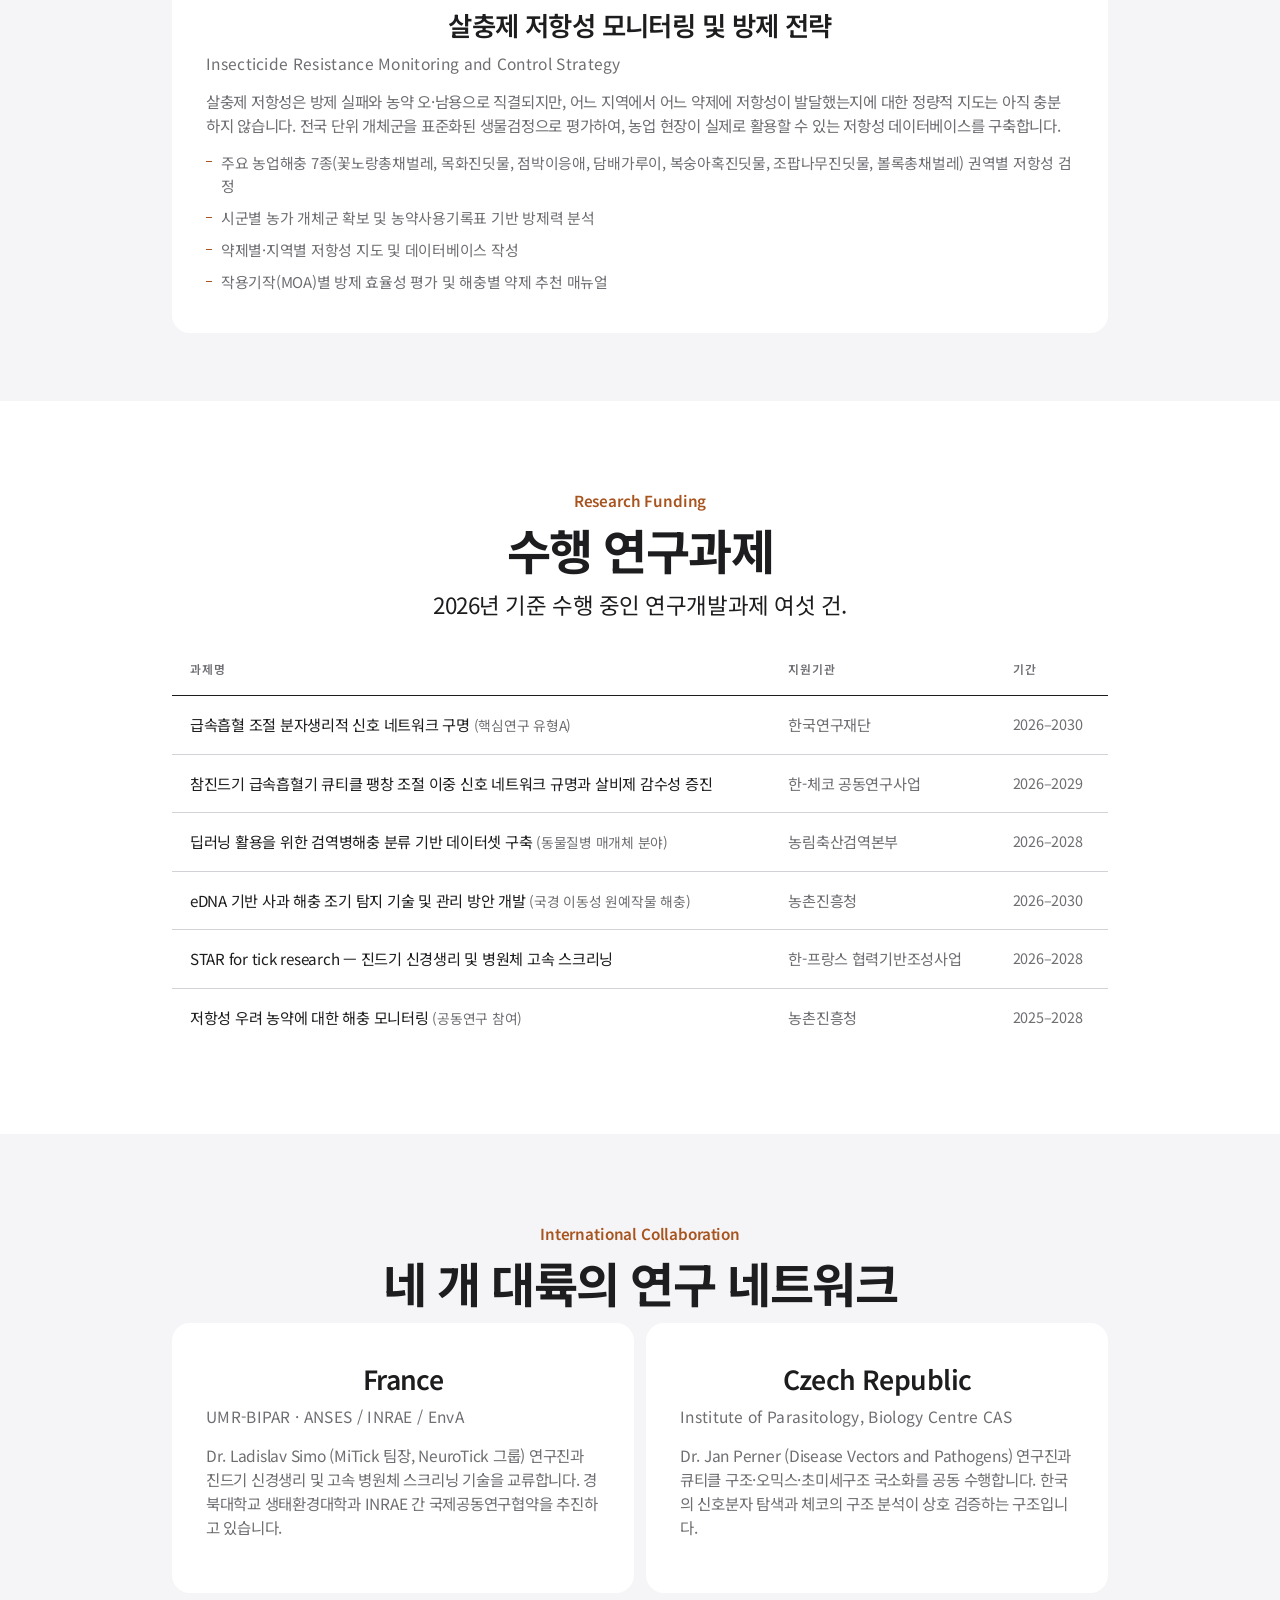
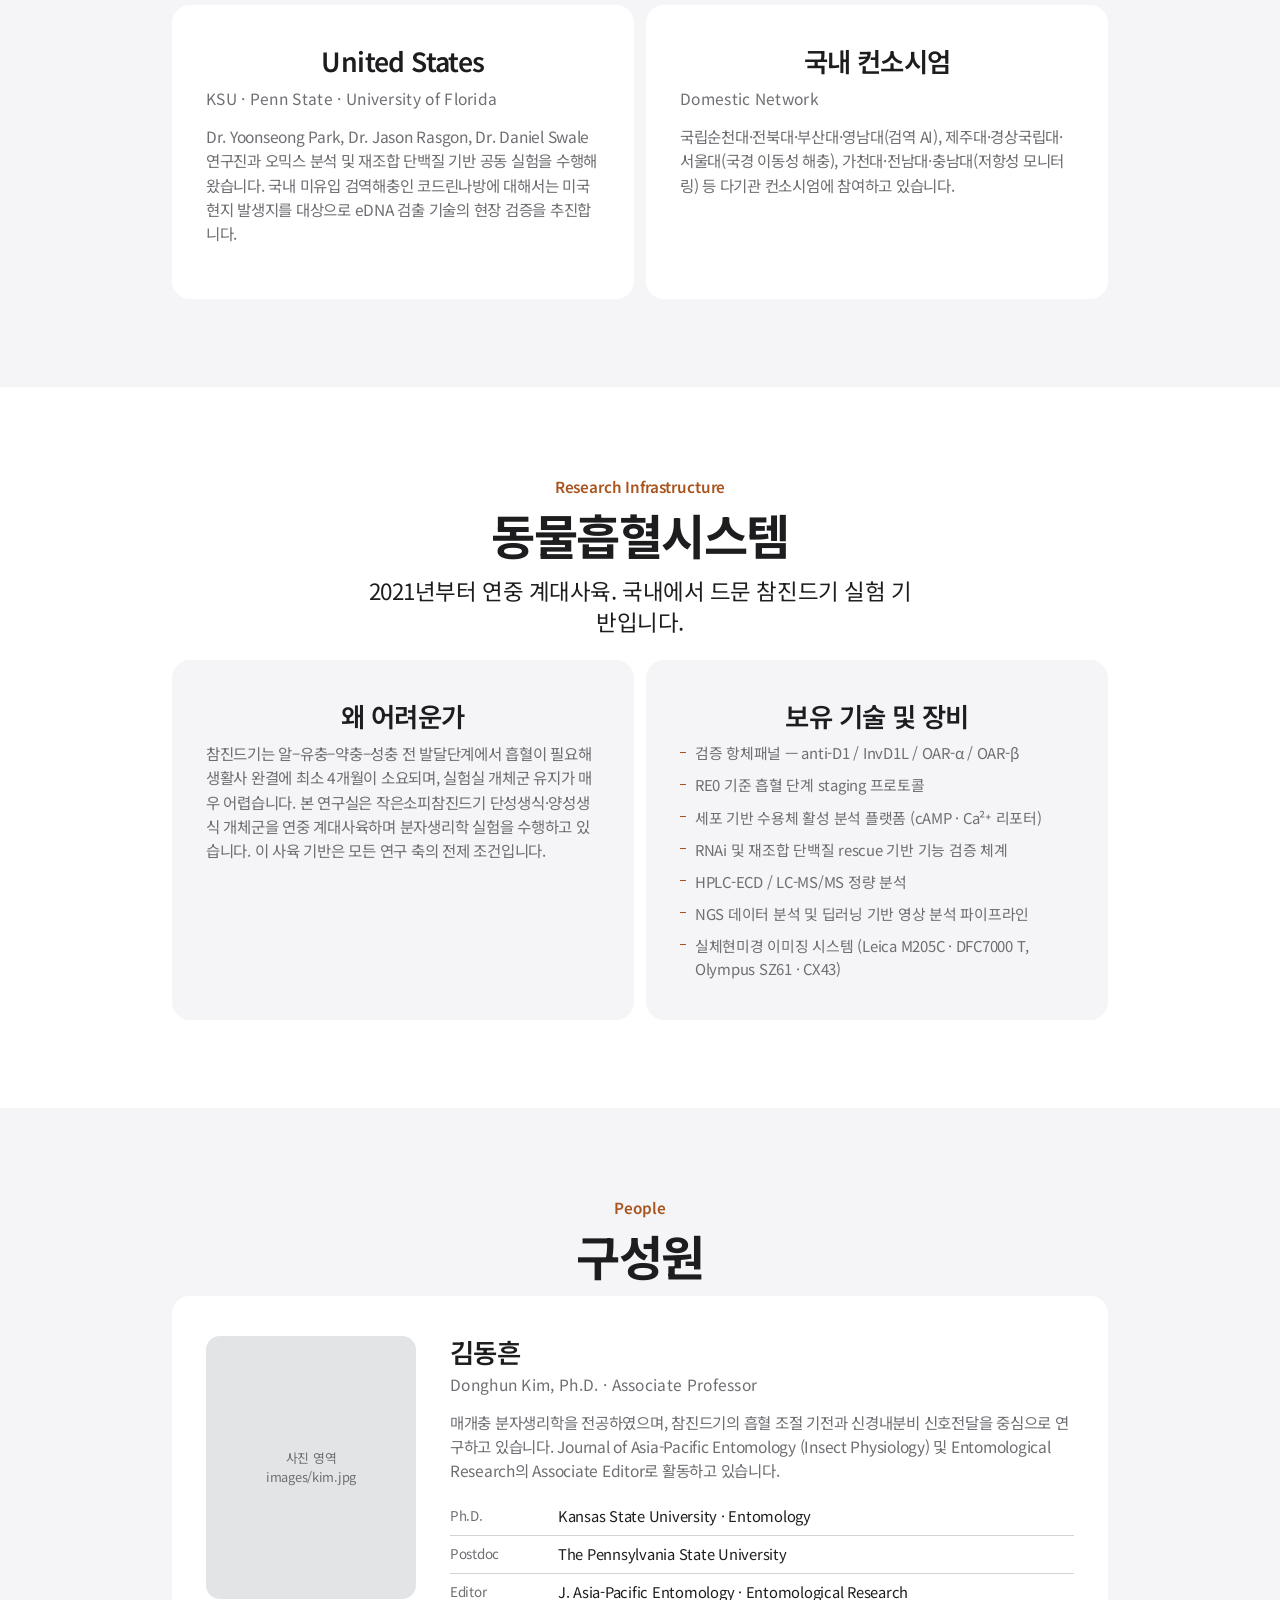
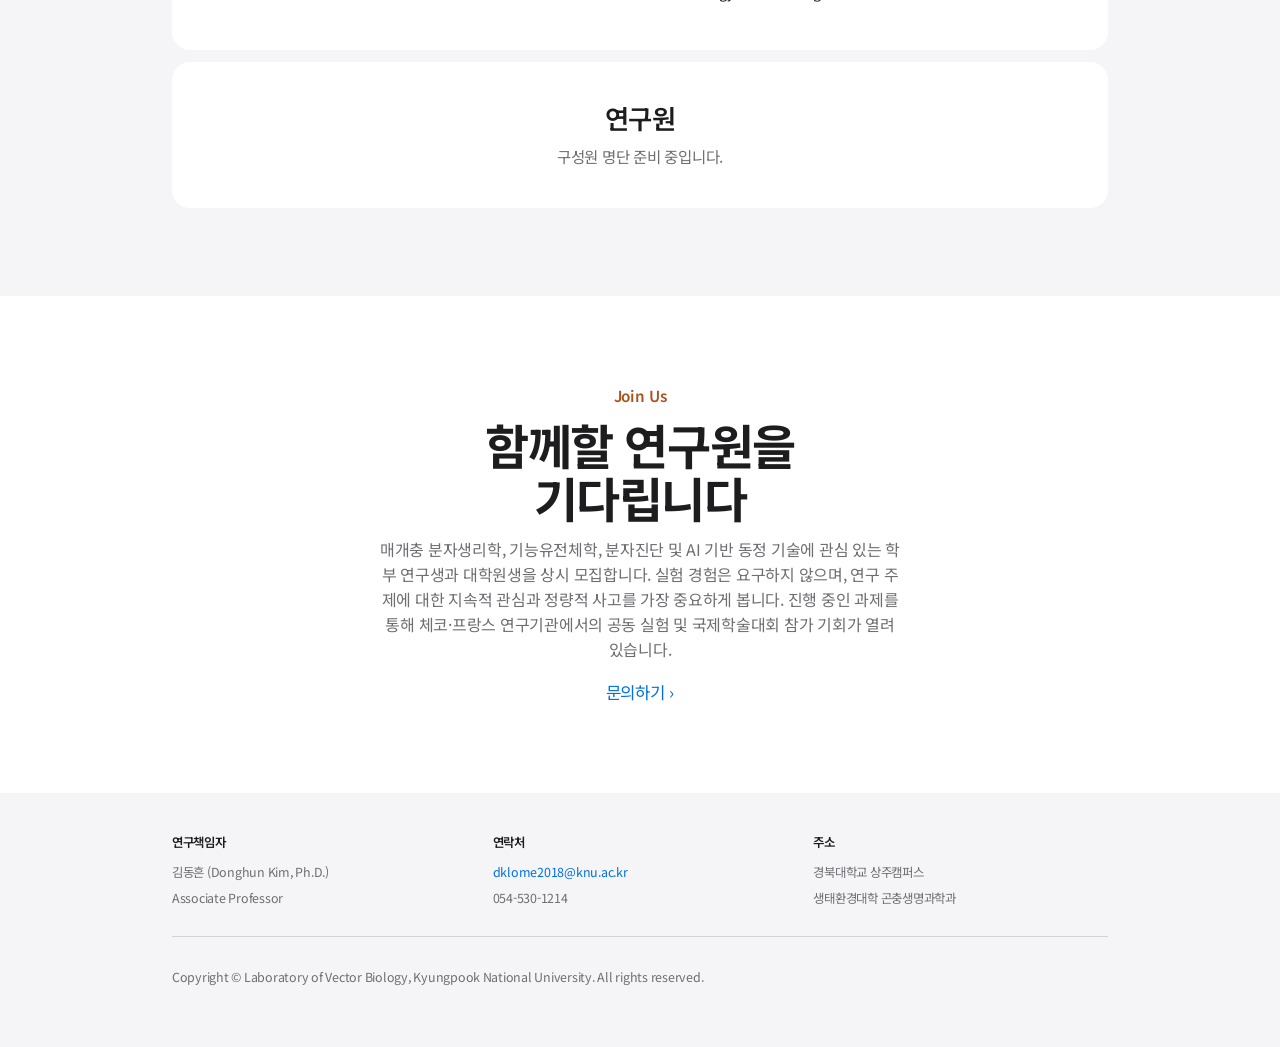
==== commit b5f69ff6: "Add files via upload" ====
--- a/index.html
+++ b/index.html
@@ -7,126 +7,162 @@
 <meta name="description" content="경북대학교 곤충생명과학과 질병매개곤충학 연구실. 참진드기 흡혈 생리의 분자 기전과 매개충 분자진단을 연구합니다.">
 <link rel="preconnect" href="https://fonts.googleapis.com">
 <link rel="preconnect" href="https://fonts.gstatic.com" crossorigin>
-<link href="https://fonts.googleapis.com/css2?family=Noto+Sans+KR:wght@300;400;500;700&family=Noto+Serif+KR:wght@600;700&display=swap" rel="stylesheet">
+<link href="https://fonts.googleapis.com/css2?family=Noto+Sans+KR:wght@300;400;500;600;700&display=swap" rel="stylesheet">
 <style>
 :root{
-  --paper:#EDEFF0;
-  --panel:#FFFFFF;
-  --ink:#161C24;
-  --ink-soft:#5C6672;
-  --rule:#CCD3D7;
-  --engorged:#A85A28;
-  --stain:#245E5C;
-  --nav-h:60px;
+  --white:#ffffff;
+  --grey:#f5f5f7;
+  --ink:#1d1d1f;
+  --ink-soft:#6e6e73;
+  --line:#d2d2d7;
+  --link:#0071e3;
+  --accent:#a8541f;
+  --nav-h:48px;
 }
 *{box-sizing:border-box}
-html{scroll-behavior:smooth;scroll-padding-top:calc(var(--nav-h) + 16px)}
+html{scroll-behavior:smooth;scroll-padding-top:var(--nav-h);-webkit-text-size-adjust:100%}
 body{
-  margin:0;background:var(--paper);color:var(--ink);
-  font-family:"Noto Sans KR",system-ui,sans-serif;
-  font-size:16px;line-height:1.8;letter-spacing:-.01em;
+  margin:0;background:var(--white);color:var(--ink);
+  font-family:"Noto Sans KR",-apple-system,BlinkMacSystemFont,"Apple SD Gothic Neo","Segoe UI",sans-serif;
+  font-size:17px;line-height:1.55;letter-spacing:-.015em;
   -webkit-font-smoothing:antialiased;
 }
-.serif{font-family:"Noto Serif KR",Georgia,serif}
 img{max-width:100%;display:block}
-a{color:inherit}
-.wrap{max-width:1060px;margin:0 auto;padding:0 26px}
-
-/* ---------- nav ---------- */
+a{color:var(--link);text-decoration:none}
+a:hover{text-decoration:underline}
+.inner{max-width:980px;margin:0 auto;padding:0 22px}
+.narrow{max-width:740px;margin:0 auto;padding:0 22px}
+
+/* ---------------- nav ---------------- */
 nav{
-  position:sticky;top:0;z-index:50;height:var(--nav-h);
-  background:rgba(237,239,240,.92);backdrop-filter:blur(10px);
-  border-bottom:1px solid var(--rule);
-}
-.nav-in{max-width:1060px;margin:0 auto;padding:0 26px;height:100%;
-  display:flex;align-items:center;justify-content:space-between;gap:20px}
-.brand{font-family:"Noto Serif KR",serif;font-weight:700;font-size:1rem;text-decoration:none;white-space:nowrap}
-.brand span{color:var(--stain);font-weight:400;font-size:.76rem;letter-spacing:.06em;margin-left:8px}
-.nav-links{display:flex;gap:22px;list-style:none;margin:0;padding:0}
-.nav-links a{
-  text-decoration:none;font-size:.85rem;color:var(--ink-soft);
-  padding:4px 0;border-bottom:1.5px solid transparent;transition:color .15s,border-color .15s;
-}
-.nav-links a:hover{color:var(--ink);border-color:var(--engorged)}
-@media(max-width:820px){
-  .nav-links{gap:14px;overflow-x:auto;-webkit-overflow-scrolling:touch}
-  .nav-links a{font-size:.78rem;white-space:nowrap}
-  .brand span{display:none}
-}
-
-/* ---------- hero ---------- */
-header.hero{padding:74px 0 0}
-.eyebrow{font-size:.72rem;letter-spacing:.22em;text-transform:uppercase;color:var(--ink-soft);margin:0 0 20px}
+  position:sticky;top:0;z-index:100;height:var(--nav-h);
+  background:rgba(255,255,255,.78);backdrop-filter:saturate(180%) blur(20px);
+  -webkit-backdrop-filter:saturate(180%) blur(20px);
+  border-bottom:1px solid rgba(0,0,0,.08);
+}
+.nav-in{
+  max-width:1024px;margin:0 auto;padding:0 22px;height:100%;
+  display:flex;align-items:center;justify-content:center;gap:0;
+}
+.nav-in a{
+  color:var(--ink);opacity:.85;font-size:.8rem;font-weight:400;letter-spacing:-.01em;
+  padding:0 14px;white-space:nowrap;transition:opacity .2s;
+}
+.nav-in a:hover{opacity:1;text-decoration:none}
+.nav-in a.home{font-weight:600}
+@media(max-width:860px){
+  .nav-in{justify-content:flex-start;overflow-x:auto;scrollbar-width:none}
+  .nav-in::-webkit-scrollbar{display:none}
+  .nav-in a{padding:0 11px;font-size:.78rem}
+}
+
+/* ---------------- section shell ---------------- */
+.band{padding:88px 0;text-align:center}
+.band.grey{background:var(--grey)}
+.band.tight{padding:68px 0}
+.eyebrow{
+  font-size:.95rem;font-weight:600;color:var(--accent);margin:0 0 10px;letter-spacing:-.01em;
+}
 h1{
-  font-family:"Noto Serif KR",serif;font-weight:700;
-  font-size:clamp(2rem,5.6vw,3.5rem);line-height:1.18;margin:0 0 8px;letter-spacing:-.025em;
-}
-.hero-en{font-size:clamp(.95rem,2vw,1.2rem);color:var(--stain);letter-spacing:.06em;margin:0 0 6px;font-weight:500}
-.hero-affil{color:var(--ink-soft);font-size:.95rem;margin:0}
-.hero-lead{
-  margin:34px 0 0;font-size:clamp(1rem,2.1vw,1.12rem);max-width:74ch;
-}
-.hero-lead b{font-weight:700}
-
-/* ---------- signature timeline ---------- */
-.signature{margin:50px 0 0;padding:32px 0 28px;border-top:1px solid var(--rule);border-bottom:1px solid var(--rule)}
-.sig-label{font-size:.72rem;letter-spacing:.2em;text-transform:uppercase;color:var(--ink-soft);margin:0 0 18px}
-.sig-svg{width:100%;height:auto;display:block;overflow:visible}
-.sig-caption{margin:20px 0 0;font-size:.9rem;color:var(--ink-soft)}
-.sig-caption b{color:var(--ink);font-weight:600}
-
-/* ---------- sections ---------- */
-section{padding:74px 0 0}
-.sec-head{display:flex;align-items:baseline;gap:14px;margin:0 0 6px;flex-wrap:wrap}
-.sec-num{font-family:"Noto Serif KR",serif;font-size:1.4rem;color:var(--engorged);line-height:1}
-h2{font-family:"Noto Serif KR",serif;font-size:clamp(1.4rem,3.2vw,1.9rem);font-weight:700;margin:0;letter-spacing:-.02em}
-.sec-en{font-size:.8rem;letter-spacing:.12em;color:var(--stain);margin:0 0 26px;text-transform:uppercase}
-p{margin:0 0 18px}
-
-/* ---------- cards ---------- */
-.card{background:var(--panel);border:1px solid var(--rule);padding:28px 30px;margin:0 0 18px}
-h3{font-size:1.02rem;font-weight:700;margin:0 0 12px;letter-spacing:-.01em}
-h3 .sub{display:block;font-weight:400;font-size:.76rem;letter-spacing:.08em;color:var(--stain);margin-top:4px;text-transform:uppercase}
-ul{margin:0;padding-left:0;list-style:none}
-ul li{position:relative;padding-left:18px;margin-bottom:10px;font-size:.95rem}
-ul li:last-child{margin-bottom:0}
-ul li::before{content:"";position:absolute;left:0;top:.78em;width:7px;height:1px;background:var(--engorged)}
-.note{font-size:.88rem;color:var(--ink-soft);margin:16px 0 0;padding-top:15px;border-top:1px dashed var(--rule)}
-.grid{display:grid;grid-template-columns:1fr 1fr;gap:18px}
-@media(max-width:760px){.grid{grid-template-columns:1fr}}
-
-/* ---------- table ---------- */
-.table-wrap{overflow-x:auto;background:var(--panel);border:1px solid var(--rule);padding:6px 24px 18px}
-table{width:100%;border-collapse:collapse;font-size:.92rem;min-width:560px}
-th,td{text-align:left;padding:15px 12px;border-bottom:1px solid var(--rule);vertical-align:top}
-th{font-size:.72rem;letter-spacing:.14em;text-transform:uppercase;color:var(--ink-soft);font-weight:600;border-bottom:1.5px solid var(--ink)}
+  font-size:clamp(2.4rem,6.6vw,4rem);font-weight:700;line-height:1.08;
+  letter-spacing:-.035em;margin:0 0 6px;
+}
+h2{
+  font-size:clamp(1.9rem,4.6vw,3rem);font-weight:700;line-height:1.1;
+  letter-spacing:-.03em;margin:0 0 14px;
+}
+h3{
+  font-size:clamp(1.3rem,2.6vw,1.65rem);font-weight:600;line-height:1.2;
+  letter-spacing:-.022em;margin:0 0 10px;
+}
+.sub{
+  font-size:clamp(1.05rem,2vw,1.4rem);font-weight:400;color:var(--ink);
+  letter-spacing:-.02em;margin:0 auto 22px;max-width:46ch;line-height:1.4;
+}
+.body{font-size:1rem;color:var(--ink-soft);margin:0 auto 18px;max-width:58ch;text-align:left}
+.band > .inner > .body, .band > .narrow > .body{text-align:center}
+.en{font-size:.86rem;color:var(--ink-soft);letter-spacing:.02em;margin:0 0 20px;font-weight:400}
+.links{display:flex;gap:26px;justify-content:center;flex-wrap:wrap;font-size:1.05rem;margin-top:4px}
+.links a::after{content:" ›"}
+
+/* ---------------- hero ---------------- */
+.hero{padding:76px 0 56px;text-align:center}
+.hero .kicker{font-size:.95rem;color:var(--ink-soft);margin:0 0 14px;letter-spacing:-.01em}
+.hero .en-name{
+  font-size:clamp(1rem,2.4vw,1.35rem);color:var(--accent);font-weight:500;
+  letter-spacing:.01em;margin:0 0 18px;
+}
+.figure{max-width:900px;margin:38px auto 0;padding:0 22px}
+.figure svg{width:100%;height:auto;overflow:visible}
+.figure figcaption{
+  font-size:.9rem;color:var(--ink-soft);margin-top:20px;text-align:left;max-width:62ch;
+  margin-left:auto;margin-right:auto;
+}
+.figure figcaption b{color:var(--ink);font-weight:600}
+
+/* ---------------- tiles ---------------- */
+.tiles{display:grid;grid-template-columns:1fr 1fr;gap:12px;margin-top:12px}
+@media(max-width:800px){.tiles{grid-template-columns:1fr}}
+.tile{
+  background:var(--grey);border-radius:18px;padding:40px 34px;text-align:center;
+}
+.tile.white{background:var(--white)}
+.tile .num{
+  font-size:.9rem;font-weight:700;color:var(--accent);letter-spacing:.02em;margin:0 0 8px;
+}
+.tile p{font-size:.97rem;color:var(--ink-soft);margin:0 0 14px;text-align:left}
+.tile ul{margin:0;padding:0;list-style:none;text-align:left}
+.tile li{
+  position:relative;padding-left:15px;margin-bottom:9px;font-size:.93rem;color:var(--ink-soft);
+}
+.tile li:last-child{margin-bottom:0}
+.tile li::before{
+  content:"";position:absolute;left:0;top:.72em;width:6px;height:1px;background:var(--accent);
+}
+.tile li b{color:var(--ink);font-weight:600}
+.callout{
+  margin-top:16px;padding-top:14px;border-top:1px solid var(--line);
+  font-size:.88rem;color:var(--ink-soft);text-align:left;
+}
+
+/* ---------------- table ---------------- */
+.table-card{background:var(--white);border-radius:18px;overflow:hidden;margin-top:10px}
+table{width:100%;border-collapse:collapse;font-size:.95rem;text-align:left}
+th,td{padding:17px 18px;border-bottom:1px solid var(--line);vertical-align:top}
 tr:last-child td{border-bottom:none}
-td em{font-style:normal;color:var(--ink-soft);font-size:.85rem}
-td.agency{color:var(--stain);font-weight:500;white-space:nowrap}
-td.term{color:var(--ink-soft);white-space:nowrap;font-size:.88rem}
-
-/* ---------- people ---------- */
-.pi-card{display:grid;grid-template-columns:200px 1fr;gap:30px;align-items:start}
-@media(max-width:700px){.pi-card{grid-template-columns:1fr}}
+th{
+  font-size:.74rem;letter-spacing:.08em;text-transform:uppercase;color:var(--ink-soft);
+  font-weight:600;border-bottom:1px solid var(--ink);
+}
+td em{font-style:normal;color:var(--ink-soft);font-size:.86rem}
+td.agency{color:var(--ink-soft);white-space:nowrap}
+td.term{color:var(--ink-soft);white-space:nowrap;font-size:.9rem}
+.scroll{overflow-x:auto}
+.scroll table{min-width:620px}
+
+/* ---------------- people ---------------- */
+.pi{display:grid;grid-template-columns:210px 1fr;gap:34px;align-items:start;text-align:left}
+@media(max-width:700px){.pi{grid-template-columns:1fr;gap:22px}}
 .portrait{
-  width:100%;aspect-ratio:4/5;background:#DDE2E4;border:1px solid var(--rule);
-  display:flex;align-items:center;justify-content:center;color:var(--ink-soft);font-size:.78rem;text-align:center;padding:10px
-}
-.cv{margin:14px 0 0;font-size:.92rem}
-.cv div{padding:6px 0;border-bottom:1px dashed var(--rule);display:flex;gap:14px}
+  width:100%;aspect-ratio:4/5;background:#e3e4e6;border-radius:14px;
+  display:flex;align-items:center;justify-content:center;
+  color:var(--ink-soft);font-size:.8rem;text-align:center;padding:12px;
+}
+.cv{margin:16px 0 0;font-size:.92rem}
+.cv div{padding:7px 0;border-bottom:1px solid var(--line);display:flex;gap:16px}
 .cv div:last-child{border-bottom:none}
-.cv dt{flex:0 0 88px;color:var(--ink-soft);font-size:.82rem;margin:0}
-.cv dd{margin:0}
-.roster{font-size:.94rem;color:var(--ink-soft)}
-
-/* ---------- contact ---------- */
-.contact-grid{display:grid;grid-template-columns:1fr 1fr;gap:18px}
-@media(max-width:700px){.contact-grid{grid-template-columns:1fr}}
-.contact a{color:var(--stain);text-decoration:none;border-bottom:1px solid var(--rule)}
-.contact a:hover{border-color:var(--stain)}
-
-footer{margin-top:80px;border-top:3px solid var(--ink);padding:30px 0 60px;font-size:.85rem;color:var(--ink-soft)}
-*:focus-visible{outline:2px solid var(--engorged);outline-offset:3px}
+.cv dt{flex:0 0 92px;color:var(--ink-soft);font-size:.84rem;margin:0}
+.cv dd{margin:0;color:var(--ink)}
+
+/* ---------------- footer ---------------- */
+footer{background:var(--grey);padding:40px 0 48px;font-size:.78rem;color:var(--ink-soft)}
+footer .inner{text-align:left}
+.foot-grid{display:grid;grid-template-columns:repeat(3,1fr);gap:26px;padding-bottom:22px;border-bottom:1px solid var(--line)}
+@media(max-width:700px){.foot-grid{grid-template-columns:1fr}}
+.foot-grid h4{font-size:.78rem;font-weight:600;color:var(--ink);margin:0 0 9px}
+.foot-grid p{margin:0 0 5px;line-height:1.7}
+.copyright{padding-top:18px}
+*:focus-visible{outline:2px solid var(--link);outline-offset:3px}
 @media(prefers-reduced-motion:reduce){html{scroll-behavior:auto}*{transition:none!important}}
 </style>
 </head>
@@ -134,326 +170,331 @@
 
 <nav>
   <div class="nav-in">
-    <a class="brand" href="#top">질병매개곤충학 연구실<span>Lab of Vector Biology</span></a>
-    <ul class="nav-links">
-      <li><a href="#about">소개</a></li>
-      <li><a href="#research">연구</a></li>
-      <li><a href="#funding">과제</a></li>
-      <li><a href="#collab">협력</a></li>
-      <li><a href="#people">구성원</a></li>
-      <li><a href="#join">모집</a></li>
-      <li><a href="#contact">연락처</a></li>
-    </ul>
+    <a class="home" href="#top">질병매개곤충학 연구실</a>
+    <a href="#about">소개</a>
+    <a href="#research">연구</a>
+    <a href="#funding">과제</a>
+    <a href="#collab">협력</a>
+    <a href="#infra">기반</a>
+    <a href="#people">구성원</a>
+    <a href="#contact">연락처</a>
   </div>
 </nav>
 
-<div class="wrap" id="top">
-
-<header class="hero">
-  <p class="eyebrow">경북대학교 생태환경대학 곤충생명과학과</p>
-  <h1>질병매개곤충학 연구실</h1>
-  <p class="hero-en">Laboratory of Vector Biology</p>
-  <p class="hero-affil">Kyungpook National University · 김동흔 부교수</p>
-
-  <p class="hero-lead">
-    참진드기가 어떻게 피를 빠는지를 분자 수준에서 해독하고,
-    그 지식을 매개체 감시와 방제 기술로 연결합니다.
-  </p>
-
-  <div class="signature">
-    <p class="sig-label">Blood feeding of <i>Haemaphysalis longicornis</i></p>
-    <svg class="sig-svg" viewBox="0 0 900 168" role="img"
+<main id="top">
+
+<!-- ============ HERO ============ -->
+<section class="hero">
+  <div class="inner">
+    <p class="kicker">경북대학교 생태환경대학 곤충생명과학과</p>
+    <h1>질병매개곤충학 연구실</h1>
+    <p class="en-name">Laboratory of Vector Biology</p>
+    <p class="sub">참진드기가 어떻게 피를 빠는지를 분자 수준에서 해독하고,<br>그 지식을 매개체 감시와 방제 기술로 연결합니다.</p>
+    <div class="links">
+      <a href="#research">연구 분야 보기</a>
+      <a href="#join">연구원 모집</a>
+    </div>
+  </div>
+
+  <figure class="figure">
+    <svg viewBox="0 0 900 168" role="img"
          aria-label="작은소피참진드기 암컷의 흡혈 단계 도해. 저속흡혈기 약 120시간, 급속흡혈기 약 30시간, 흡혈 종료. 급속흡혈기에 표피가 10배 팽창하고 체중이 100배 증가한다.">
-      <line x1="8" y1="112" x2="892" y2="112" stroke="#CCD3D7" stroke-width="1"/>
-      <rect x="8" y="106" width="470" height="12" fill="#D7DCDE"/>
-      <rect x="478" y="100" width="330" height="24" fill="#A85A28" opacity=".16"/>
-      <rect x="700" y="100" width="108" height="24" fill="#A85A28" opacity=".34"/>
-      <line x1="478" y1="60" x2="478" y2="136" stroke="#A85A28" stroke-width="1.5"/>
-      <text x="484" y="56" font-size="12" fill="#A85A28" font-weight="700" letter-spacing="1">RE0</text>
-      <text x="484" y="72" font-size="10.5" fill="#5C6672">급속흡혈 개시</text>
-      <ellipse cx="120" cy="112" rx="9" ry="7" fill="#161C24"/>
-      <ellipse cx="560" cy="112" rx="17" ry="13" fill="#8A5433"/>
-      <ellipse cx="810" cy="112" rx="34" ry="27" fill="#A85A28"/>
-      <text x="8" y="150" font-size="11.5" fill="#161C24" font-weight="700">저속흡혈기</text>
-      <text x="8" y="164" font-size="10.5" fill="#5C6672">약 120시간 · 큐티클 합성</text>
-      <text x="486" y="150" font-size="11.5" fill="#A85A28" font-weight="700">급속흡혈기</text>
-      <text x="486" y="164" font-size="10.5" fill="#5C6672">약 30시간 · 흡혈량의 90%</text>
-      <text x="700" y="150" font-size="11.5" fill="#161C24" font-weight="700">종료</text>
-      <text x="700" y="164" font-size="10.5" fill="#5C6672">표피 10배 · 체중 100배</text>
+      <line x1="8" y1="112" x2="892" y2="112" stroke="#d2d2d7" stroke-width="1"/>
+      <rect x="8" y="106" width="470" height="12" fill="#e3e4e6"/>
+      <rect x="478" y="100" width="330" height="24" fill="#a8541f" opacity=".15"/>
+      <rect x="700" y="100" width="108" height="24" fill="#a8541f" opacity=".32"/>
+      <line x1="478" y1="60" x2="478" y2="136" stroke="#a8541f" stroke-width="1.5"/>
+      <text x="484" y="56" font-size="12" fill="#a8541f" font-weight="700" letter-spacing="1">RE0</text>
+      <text x="484" y="72" font-size="10.5" fill="#6e6e73">급속흡혈 개시</text>
+      <ellipse cx="120" cy="112" rx="9" ry="7" fill="#1d1d1f"/>
+      <ellipse cx="560" cy="112" rx="17" ry="13" fill="#8a5433"/>
+      <ellipse cx="810" cy="112" rx="34" ry="27" fill="#a8541f"/>
+      <text x="8" y="150" font-size="11.5" fill="#1d1d1f" font-weight="700">저속흡혈기</text>
+      <text x="8" y="164" font-size="10.5" fill="#6e6e73">약 120시간 · 큐티클 합성</text>
+      <text x="486" y="150" font-size="11.5" fill="#a8541f" font-weight="700">급속흡혈기</text>
+      <text x="486" y="164" font-size="10.5" fill="#6e6e73">약 30시간 · 흡혈량의 90%</text>
+      <text x="700" y="150" font-size="11.5" fill="#1d1d1f" font-weight="700">종료</text>
+      <text x="700" y="164" font-size="10.5" fill="#6e6e73">표피 10배 · 체중 100배</text>
     </svg>
-    <p class="sig-caption">
+    <figcaption>
       암컷 참진드기의 흡혈은 최대 7일에 걸쳐 진행되지만, 전체 흡혈량의 <b>90%</b>는 마지막 약 30시간에 집중됩니다.
       개시(교미)와 결과(형태 변화)는 알려져 있으나, 그 사이를 잇는 <b>조직–분자–시간의 신호 네트워크</b>는
       아직 규명되지 않았습니다. 본 연구실은 이 공백을 연구의 출발점으로 삼습니다.
+    </figcaption>
+  </figure>
+</section>
+
+<!-- ============ ABOUT ============ -->
+<section class="band grey" id="about">
+  <div class="narrow">
+    <p class="eyebrow">About</p>
+    <h2>기초 기전에서<br>현장 기술까지</h2>
+    <p class="body">
+      기후변화와 함께 매개충 감염병의 위험이 전 지구적으로 확대되고 있습니다. 국내에서는 작은소피참진드기
+      (<i>Haemaphysalis longicornis</i>)가 매개하는 중증열성혈소판감소증후군(SFTS)이 2013년 첫 보고 이후
+      매년 지속적으로 발생하고 있으며, 모기 매개 질병 또한 새로운 위협으로 남아 있습니다.
     </p>
-  </div>
-</header>
-
-<section id="about">
-  <div class="sec-head"><h2>연구실 소개</h2></div>
-  <p class="sec-en">About</p>
-  <p>
-    기후변화와 함께 매개충 감염병의 위험이 전 지구적으로 확대되고 있습니다. 국내에서는 작은소피참진드기
-    (<i>Haemaphysalis longicornis</i>)가 매개하는 중증열성혈소판감소증후군(SFTS)이 2013년 첫 보고 이후
-    매년 지속적으로 발생하고 있으며, 모기 매개 질병 또한 새로운 위협으로 남아 있습니다.
-  </p>
-  <p>
-    본 연구실은 <b>매개충의 흡혈 생리를 분자 수준에서 해독</b>하는 것을 중심 과제로 삼습니다.
-    진드기가 숙주에 부착하고 급속흡혈기에 체적을 수십 배로 팽창시키는 과정은 신경내분비 신호와 체벽 구조 재편이
-    정교하게 맞물린 결과입니다. 저희는 이 과정을 조직·분자·기능의 세 층위에서 해부하고,
-    여기서 확보한 표적 유전자를 차세대 방제 기술로 연결합니다.
-  </p>
-  <p>
-    아울러 분자진단과 인공지능 기반 동정 체계를 개발하여, 실험실의 기초생리학을 검역과 예찰이라는
-    현장 과제로 확장하고 있습니다.
-  </p>
-</section>
-
-<section id="research">
-  <div class="sec-head"><h2>연구 분야</h2></div>
-  <p class="sec-en">Research Program</p>
-
-  <div class="card">
-    <div class="sec-head"><span class="sec-num">Ⅰ</span>
-      <h3 style="margin:0">급속흡혈 조절 신호 네트워크<span class="sub">Signaling Network Governing Rapid Engorgement</span></h3>
-    </div>
-    <p style="font-size:.95rem">
-      급속흡혈기의 초기 18시간에는 표피 가소화와 중장의 기능 전환 등 생리적 변화가, 마지막 12시간에는
-      표피 팽창과 체중 급증이라는 형태적 변화가 일어납니다. 어떤 조직이 어떤 순서로 이 과정을 지휘하는지를 규명합니다.
+    <p class="body">
+      본 연구실은 매개충의 흡혈 생리를 분자 수준에서 해독하는 것을 중심 과제로 삼습니다. 진드기가 숙주에 부착하고
+      급속흡혈기에 체적을 수십 배로 팽창시키는 과정은 신경내분비 신호와 체벽 구조 재편이 정교하게 맞물린 결과입니다.
+      저희는 이 과정을 조직·분자·기능의 세 층위에서 해부하고, 여기서 확보한 표적 유전자를 차세대 방제 기술로 연결합니다.
     </p>
-    <ul>
-      <li><b>조직 수준</b> — 난소·중추신경계·침샘·중장·혈림프 추출물의 급속흡혈 유도 활성 검정 및 조직 간 단계적 조절축 도출</li>
-      <li><b>분자 수준</b> — 전사체·단백체 분석, HPLC-ECD 기반 생체아민 정량, LC-MS/MS 기반 엑디스테로이드·유충호르몬 동역학</li>
-      <li><b>기능 수준</b> — RNAi single·double·triple knockdown, 재조합 단백질 rescue assay, 생체아민 작용제·길항제 약리 검증</li>
-      <li><b>통합</b> — 상·하위 신호의 계층구조 규명 및 급속흡혈 조절 신호 네트워크 모델 완성</li>
-    </ul>
-    <p class="note">
-      선행 성과 — 두 종류 도파민 수용체 knockdown 시 급속흡혈기간이 최대 80시간 지연되고 표피 팽창과 체중이
-      각각 44%, 45% 감소함을 규명하였으며, 옥토파민 수용체와의 이중 knockdown에서 표피 팽창이 최대 50%까지
-      감소함을 확인하였습니다. 생체아민 축은 조절 체계의 <i>일부</i>이며, 나머지 인자의 탐색이 현재 연구의 초점입니다.
+    <p class="body">
+      아울러 분자진단과 인공지능 기반 동정 체계를 개발하여, 실험실의 기초생리학을 검역과 예찰이라는
+      현장 과제로 확장하고 있습니다.
     </p>
   </div>
-
-  <div class="card">
-    <div class="sec-head"><span class="sec-num">Ⅱ</span>
-      <h3 style="margin:0">큐티클 팽창의 이중 신호 축<span class="sub">Dual-Axis Regulation of Cuticle Expansion</span></h3>
-    </div>
-    <p style="font-size:.95rem">
-      큐티클은 급속 팽창을 가능하게 하는 생체역학적 적응이면서, 동시에 수분 손실과 접촉성 살비제의 침투를 막는
-      최외곽 방벽입니다. 이 구조 변형이 두 개의 독립적 호르몬 축에 의해 조절된다는 가설을 검증합니다.
+</section>
+
+<!-- ============ RESEARCH ============ -->
+<section class="band" id="research">
+  <div class="inner">
+    <p class="eyebrow">Research Program</p>
+    <h2>다섯 개의 연구 축</h2>
+    <p class="sub">흡혈 생리의 기초 기전에서 검역 진단과 저항성 관리까지.</p>
+  </div>
+</section>
+
+<section class="band tight grey">
+  <div class="inner">
+    <div class="tiles">
+
+      <div class="tile white">
+        <p class="num">Ⅰ</p>
+        <h3>급속흡혈 조절 신호 네트워크</h3>
+        <p class="en">Signaling Network Governing Rapid Engorgement</p>
+        <p>급속흡혈기의 초기 18시간에는 표피 가소화와 중장의 기능 전환 등 생리적 변화가, 마지막 12시간에는 표피 팽창과 체중 급증이라는 형태적 변화가 일어납니다. 어떤 조직이 어떤 순서로 이 과정을 지휘하는지를 규명합니다.</p>
+        <ul>
+          <li><b>조직 수준</b> — 난소·중추신경계·침샘·중장·혈림프 추출물의 급속흡혈 유도 활성 검정</li>
+          <li><b>분자 수준</b> — 전사체·단백체 분석, HPLC-ECD 생체아민 정량, LC-MS/MS 엑디스테로이드·유충호르몬 동역학</li>
+          <li><b>기능 수준</b> — RNAi single·double·triple knockdown, 재조합 단백질 rescue assay, 작용제·길항제 약리 검증</li>
+          <li><b>통합</b> — 상·하위 신호의 계층구조 규명 및 조절 네트워크 모델 완성</li>
+        </ul>
+        <p class="callout">
+          선행 성과 — 두 종류 도파민 수용체 knockdown 시 급속흡혈기간이 최대 80시간 지연되고 표피 팽창과 체중이
+          각각 44%, 45% 감소함을 규명하였으며, 옥토파민 수용체와의 이중 knockdown에서 표피 팽창이 최대 50%까지
+          감소함을 확인하였습니다.
+        </p>
+      </div>
+
+      <div class="tile white">
+        <p class="num">Ⅱ</p>
+        <h3>큐티클 팽창의 이중 신호 축</h3>
+        <p class="en">Dual-Axis Regulation of Cuticle Expansion</p>
+        <p>큐티클은 급속 팽창을 가능하게 하는 생체역학적 적응이면서, 동시에 수분 손실과 접촉성 살비제의 침투를 막는 최외곽 방벽입니다. 이 구조 변형이 두 개의 독립적 호르몬 축에 의해 조절된다는 가설을 검증합니다.</p>
+        <ul>
+          <li><b>제1축 · 생체아민</b> — 도파민·옥토파민 수용체를 통한 큐티클 가소화 조절</li>
+          <li><b>제2축 · 키틴합성/엑디손</b> — 엑디스테로이드를 상위 조절자로 하는 키틴 합성 및 신규 큐티클 공급</li>
+          <li><b>수렴 검증</b> — 조합 knockdown의 가산적·상위적 효과 판정을 통한 공유 분자노드 규명</li>
+          <li><b>응용 전개</b> — 큐티클 민감화를 통한 기등록 살비제 감수성 증진</li>
+        </ul>
+        <p class="callout">
+          방법론 — 모든 분석은 급속흡혈 개시 시점(RE0) 기준 상대 시간 축으로 정렬하며,
+          전사체·단백체 교차검증을 통과한 후보만 다음 단계로 진행합니다.
+        </p>
+      </div>
+
+      <div class="tile white">
+        <p class="num">Ⅲ</p>
+        <h3>분자진단 및 AI 동정 체계</h3>
+        <p class="en">Molecular Diagnostics and AI-based Identification</p>
+        <p>검역과 매개체 감시의 병목은 동정입니다. 참진드기는 발육단계·성적 이형·흡혈 전후 체적 변화로 오동정 위험이 크고, 등에모기는 크기가 작고 종내 변이가 커서 형태 형질 단독으로는 종 판별에 한계가 있습니다.</p>
+        <ul>
+          <li><b>AI 데이터셋</b> — 참진드기 10종·등에모기 35종의 학습용 데이터셋 구축</li>
+          <li>형태학적 동정과 mtCOI DNA 바코드 검증 병행, 발육단계·성별·흡혈상태별 다층 이미지 생산</li>
+          <li><b>eDNA 조기탐지</b> — 고위험 사과 해충 3종(코드린나방, 오리엔탈·타우과실파리) 표적</li>
+          <li>국내 미유입 종인 코드린나방은 미국 현지 발생지에서 개체군 확보 및 검출 성능 검증</li>
+          <li>Cocktail 프라이머 multiplex PCR 및 LAMP 등온증폭 현장 키트 개발</li>
+        </ul>
+        <p class="callout">
+          현장 예찰 — 질병 매개체(모기·참진드기·털진드기) 월별 발생 밀도 조사 및 검역해충 발생 예찰.
+        </p>
+      </div>
+
+      <div class="tile white">
+        <p class="num">Ⅳ</p>
+        <h3>진드기 매개 병원체 스크리닝</h3>
+        <p class="en">Tick-borne Pathogen Screening</p>
+        <p>국내에서는 SFTS 바이러스 외 잠재적·미보고 병원체에 대한 조사와 데이터 구축이 미진합니다. 단일 진드기에 감염된 다수 병원체를 한 번에 검출하는 고속 스크리닝 체계를 프랑스 연구진과 함께 도입하고 있습니다.</p>
+        <ul>
+          <li>High-throughput microfluidic real-time PCR 기반 단일 진드기 다중 병원체 스크리닝</li>
+          <li>진드기 뇌·침샘 특화 면역조직화학법 및 투과현미경법 기술 이전</li>
+          <li>검출 병원체 표적 신속 진단 키트 개발 및 지자체 공급</li>
+          <li>단성/양성생식 개체군의 지역별 분포와 보균 병원체 상관성 분석</li>
+        </ul>
+      </div>
+
+      <div class="tile white" style="grid-column:1/-1">
+        <p class="num">Ⅴ</p>
+        <h3>살충제 저항성 모니터링 및 방제 전략</h3>
+        <p class="en">Insecticide Resistance Monitoring and Control Strategy</p>
+        <p>살충제 저항성은 방제 실패와 농약 오·남용으로 직결되지만, 어느 지역에서 어느 약제에 저항성이 발달했는지에 대한 정량적 지도는 아직 충분하지 않습니다. 전국 단위 개체군을 표준화된 생물검정으로 평가하여, 농업 현장이 실제로 활용할 수 있는 저항성 데이터베이스를 구축합니다.</p>
+        <ul>
+          <li>주요 농업해충 7종(꽃노랑총채벌레, 목화진딧물, 점박이응애, 담배가루이, 복숭아혹진딧물, 조팝나무진딧물, 볼록총채벌레) 권역별 저항성 검정</li>
+          <li>시군별 농가 개체군 확보 및 농약사용기록표 기반 방제력 분석</li>
+          <li>약제별·지역별 저항성 지도 및 데이터베이스 작성</li>
+          <li>작용기작(MOA)별 방제 효율성 평가 및 해충별 약제 추천 매뉴얼</li>
+        </ul>
+      </div>
+
+    </div>
+  </div>
+</section>
+
+<!-- ============ FUNDING ============ -->
+<section class="band" id="funding">
+  <div class="inner">
+    <p class="eyebrow">Research Funding</p>
+    <h2>수행 연구과제</h2>
+    <p class="sub">2026년 기준 수행 중인 연구개발과제 여섯 건.</p>
+    <div class="table-card scroll">
+      <table>
+        <thead><tr><th>과제명</th><th>지원기관</th><th>기간</th></tr></thead>
+        <tbody>
+          <tr><td>급속흡혈 조절 분자생리적 신호 네트워크 구명 <em>(핵심연구 유형A)</em></td><td class="agency">한국연구재단</td><td class="term">2026–2030</td></tr>
+          <tr><td>참진드기 급속흡혈기 큐티클 팽창 조절 이중 신호 네트워크 규명과 살비제 감수성 증진</td><td class="agency">한-체코 공동연구사업</td><td class="term">2026–2029</td></tr>
+          <tr><td>딥러닝 활용을 위한 검역병해충 분류 기반 데이터셋 구축 <em>(동물질병 매개체 분야)</em></td><td class="agency">농림축산검역본부</td><td class="term">2026–2028</td></tr>
+          <tr><td>eDNA 기반 사과 해충 조기 탐지 기술 및 관리 방안 개발 <em>(국경 이동성 원예작물 해충)</em></td><td class="agency">농촌진흥청</td><td class="term">2026–2030</td></tr>
+          <tr><td>STAR for tick research — 진드기 신경생리 및 병원체 고속 스크리닝</td><td class="agency">한-프랑스 협력기반조성사업</td><td class="term">2026–2028</td></tr>
+          <tr><td>저항성 우려 농약에 대한 해충 모니터링 <em>(공동연구 참여)</em></td><td class="agency">농촌진흥청</td><td class="term">2025–2028</td></tr>
+        </tbody>
+      </table>
+    </div>
+  </div>
+</section>
+
+<!-- ============ COLLABORATION ============ -->
+<section class="band grey" id="collab">
+  <div class="inner">
+    <p class="eyebrow">International Collaboration</p>
+    <h2>네 개 대륙의 연구 네트워크</h2>
+    <div class="tiles">
+      <div class="tile white">
+        <h3>France</h3>
+        <p class="en">UMR-BIPAR · ANSES / INRAE / EnvA</p>
+        <p>Dr. Ladislav Simo (MiTick 팀장, NeuroTick 그룹) 연구진과 진드기 신경생리 및 고속 병원체 스크리닝 기술을 교류합니다. 경북대학교 생태환경대학과 INRAE 간 국제공동연구협약을 추진하고 있습니다.</p>
+      </div>
+      <div class="tile white">
+        <h3>Czech Republic</h3>
+        <p class="en">Institute of Parasitology, Biology Centre CAS</p>
+        <p>Dr. Jan Perner (Disease Vectors and Pathogens) 연구진과 큐티클 구조·오믹스·초미세구조 국소화를 공동 수행합니다. 한국의 신호분자 탐색과 체코의 구조 분석이 상호 검증하는 구조입니다.</p>
+      </div>
+      <div class="tile white">
+        <h3>United States</h3>
+        <p class="en">KSU · Penn State · University of Florida</p>
+        <p>Dr. Yoonseong Park, Dr. Jason Rasgon, Dr. Daniel Swale 연구진과 오믹스 분석 및 재조합 단백질 기반 공동 실험을 수행해 왔습니다. 국내 미유입 검역해충인 코드린나방에 대해서는 미국 현지 발생지를 대상으로 eDNA 검출 기술의 현장 검증을 추진합니다.</p>
+      </div>
+      <div class="tile white">
+        <h3>국내 컨소시엄</h3>
+        <p class="en">Domestic Network</p>
+        <p>국립순천대·전북대·부산대·영남대(검역 AI), 제주대·경상국립대·서울대(국경 이동성 해충), 가천대·전남대·충남대(저항성 모니터링) 등 다기관 컨소시엄에 참여하고 있습니다.</p>
+      </div>
+    </div>
+  </div>
+</section>
+
+<!-- ============ INFRASTRUCTURE ============ -->
+<section class="band" id="infra">
+  <div class="inner">
+    <p class="eyebrow">Research Infrastructure</p>
+    <h2>동물흡혈시스템</h2>
+    <p class="sub">2021년부터 연중 계대사육. 국내에서 드문 참진드기 실험 기반입니다.</p>
+    <div class="tiles">
+      <div class="tile">
+        <h3>왜 어려운가</h3>
+        <p>참진드기는 알–유충–약충–성충 전 발달단계에서 흡혈이 필요해 생활사 완결에 최소 4개월이 소요되며, 실험실 개체군 유지가 매우 어렵습니다. 본 연구실은 작은소피참진드기 단성생식·양성생식 개체군을 연중 계대사육하며 분자생리학 실험을 수행하고 있습니다. 이 사육 기반은 모든 연구 축의 전제 조건입니다.</p>
+      </div>
+      <div class="tile">
+        <h3>보유 기술 및 장비</h3>
+        <ul>
+          <li>검증 항체패널 — anti-D1 / InvD1L / OAR-α / OAR-β</li>
+          <li>RE0 기준 흡혈 단계 staging 프로토콜</li>
+          <li>세포 기반 수용체 활성 분석 플랫폼 (cAMP · Ca²⁺ 리포터)</li>
+          <li>RNAi 및 재조합 단백질 rescue 기반 기능 검증 체계</li>
+          <li>HPLC-ECD / LC-MS/MS 정량 분석</li>
+          <li>NGS 데이터 분석 및 딥러닝 기반 영상 분석 파이프라인</li>
+          <li>실체현미경 이미징 시스템 (Leica M205C · DFC7000 T, Olympus SZ61 · CX43)</li>
+        </ul>
+      </div>
+    </div>
+  </div>
+</section>
+
+<!-- ============ PEOPLE ============ -->
+<section class="band grey" id="people">
+  <div class="inner">
+    <p class="eyebrow">People</p>
+    <h2>구성원</h2>
+    <div class="tiles" style="grid-template-columns:1fr">
+      <div class="tile white">
+        <div class="pi">
+          <!-- 사진으로 교체: <img class="portrait" src="images/kim.jpg" alt="김동흔 교수"> -->
+          <div class="portrait">사진 영역<br>images/kim.jpg</div>
+          <div>
+            <h3 style="margin-bottom:4px">김동흔</h3>
+            <p class="en" style="margin-bottom:14px">Donghun Kim, Ph.D. · Associate Professor</p>
+            <p style="margin-bottom:0">
+              매개충 분자생리학을 전공하였으며, 참진드기의 흡혈 조절 기전과 신경내분비 신호전달을 중심으로 연구하고 있습니다.
+              Journal of Asia-Pacific Entomology (Insect Physiology) 및 Entomological Research의 Associate Editor로 활동하고 있습니다.
+            </p>
+            <dl class="cv">
+              <div><dt>Ph.D.</dt><dd>Kansas State University · Entomology</dd></div>
+              <div><dt>Postdoc</dt><dd>The Pennsylvania State University</dd></div>
+              <div><dt>Editor</dt><dd>J. Asia-Pacific Entomology · Entomological Research</dd></div>
+            </dl>
+          </div>
+        </div>
+      </div>
+      <div class="tile white">
+        <h3>연구원</h3>
+        <p style="text-align:center;margin:0">
+          <!-- 구성원 명단을 여기에 입력하십시오.
+               예: <b>박사과정</b> 홍길동 · 김철수 &nbsp;|&nbsp; <b>석사과정</b> ... -->
+          구성원 명단 준비 중입니다.
+        </p>
+      </div>
+    </div>
+  </div>
+</section>
+
+<!-- ============ JOIN ============ -->
+<section class="band" id="join">
+  <div class="narrow">
+    <p class="eyebrow">Join Us</p>
+    <h2>함께할 연구원을<br>기다립니다</h2>
+    <p class="body" style="text-align:center">
+      매개충 분자생리학, 기능유전체학, 분자진단 및 AI 기반 동정 기술에 관심 있는 학부 연구생과 대학원생을 상시 모집합니다.
+      실험 경험은 요구하지 않으며, 연구 주제에 대한 지속적 관심과 정량적 사고를 가장 중요하게 봅니다.
+      진행 중인 과제를 통해 체코·프랑스 연구기관에서의 공동 실험 및 국제학술대회 참가 기회가 열려 있습니다.
     </p>
-    <ul>
-      <li><b>제1축 · 생체아민</b> — 도파민·옥토파민 수용체를 통한 큐티클 가소화 조절</li>
-      <li><b>제2축 · 키틴합성/엑디손</b> — 엑디스테로이드를 상위 조절자로 하는 키틴 합성 및 신규 큐티클 공급 경로</li>
-      <li><b>수렴 검증</b> — 조합 knockdown의 가산적·상위적 효과 판정을 통한 공유 분자노드 규명</li>
-      <li><b>응용 전개</b> — 큐티클 민감화를 통한 기등록 살비제 감수성 증진 및 신규 방제 표적 발굴</li>
-    </ul>
-    <p class="note">
-      방법론 — 모든 분석은 급속흡혈 개시 시점(RE0) 기준 상대 시간 축으로 정렬하며,
-      전사체·단백체 교차검증(cross-omics convergence)을 통과한 후보만 다음 단계로 진행합니다.
-    </p>
-  </div>
-
-  <div class="card">
-    <div class="sec-head"><span class="sec-num">Ⅲ</span>
-      <h3 style="margin:0">분자진단 및 AI 동정 체계<span class="sub">Molecular Diagnostics and AI-based Identification</span></h3>
-    </div>
-    <p style="font-size:.95rem">
-      검역과 매개체 감시의 병목은 동정입니다. 참진드기는 발육단계·성적 이형·흡혈 전후 체적 변화로 오동정 위험이 크고,
-      등에모기는 크기가 작고 종내 변이가 커서 형태 형질 단독으로는 종 판별에 한계가 있습니다.
-    </p>
-    <div class="grid">
+    <div class="links"><a href="mailto:dklome2018@knu.ac.kr">문의하기</a></div>
+  </div>
+</section>
+
+</main>
+
+<footer id="contact">
+  <div class="inner">
+    <div class="foot-grid">
       <div>
-        <h3>AI 동정용 형태 데이터셋<span class="sub">Deep-learning Dataset</span></h3>
-        <ul>
-          <li>참진드기 10종·등에모기 35종의 학습용 데이터셋 구축</li>
-          <li>형태학적 동정과 mtCOI DNA 바코드 검증 병행</li>
-          <li>발육단계·성별·흡혈상태·형질부위별 다층 이미지 생산</li>
-          <li>검역관이 AI 판정 근거를 검토할 표준영상 및 검색도해</li>
-        </ul>
+        <h4>연구책임자</h4>
+        <p>김동흔 (Donghun Kim, Ph.D.)</p>
+        <p>Associate Professor</p>
       </div>
       <div>
-        <h3>환경 DNA 기반 조기탐지<span class="sub">eDNA Early Detection</span></h3>
-        <ul>
-          <li>고위험 사과 해충 3종(코드린나방, 오리엔탈·타우과실파리) 표적</li>
-          <li>국내 미유입 종인 코드린나방은 미국 현지 발생지에서 개체군 확보 및 검출 성능 검증</li>
-          <li>환경조건별 eDNA 추출법 표준화 및 종특이 프라이머 설계</li>
-          <li>Cocktail 프라이머 기반 multiplex PCR 다중 종 진단</li>
-          <li>LAMP 등온증폭 현장 진단 키트 개발 및 실증</li>
-        </ul>
-      </div>
-    </div>
-    <p class="note">
-      현장 예찰 — 질병 매개체(모기·참진드기·털진드기) 월별 발생 밀도 조사 및 검역해충 발생 예찰.
-    </p>
-  </div>
-
-  <div class="card">
-    <div class="sec-head"><span class="sec-num">Ⅳ</span>
-      <h3 style="margin:0">진드기 매개 병원체 스크리닝<span class="sub">Tick-borne Pathogen Screening</span></h3>
-    </div>
-    <p style="font-size:.95rem">
-      국내에서는 SFTS 바이러스 외 잠재적·미보고 병원체에 대한 조사와 데이터 구축이 미진합니다.
-      단일 진드기에 감염된 다수 병원체를 한 번에 검출하는 고속 스크리닝 체계를 프랑스 연구진과 함께 도입하고 있습니다.
-    </p>
-    <ul>
-      <li>High-throughput microfluidic real-time PCR 기반 단일 진드기 다중 병원체 스크리닝</li>
-      <li>진드기 뇌·침샘 특화 면역조직화학법 및 투과현미경법 기술 이전</li>
-      <li>검출 병원체 표적 신속 진단 키트 개발 및 지자체 공급</li>
-      <li>단성/양성생식 개체군의 지역별 분포와 보균 병원체 상관성 분석</li>
-    </ul>
-  </div>
-
-  <div class="card">
-    <div class="sec-head"><span class="sec-num">Ⅴ</span>
-      <h3 style="margin:0">살충제 저항성 모니터링 및 방제 전략<span class="sub">Insecticide Resistance Monitoring</span></h3>
-    </div>
-    <p style="font-size:.95rem">
-      살충제 저항성은 방제 실패와 농약 오·남용으로 직결되지만, 어느 지역에서 어느 약제에 저항성이 발달했는지에 대한
-      정량적 지도는 아직 충분하지 않습니다. 전국 단위 개체군을 표준화된 생물검정으로 평가합니다.
-    </p>
-    <ul>
-      <li>주요 농업해충 7종(꽃노랑총채벌레, 목화진딧물, 점박이응애, 담배가루이, 복숭아혹진딧물, 조팝나무진딧물, 볼록총채벌레) 권역별 저항성 검정</li>
-      <li>시군별 농가 개체군 확보 및 농약사용기록표 기반 방제력 분석</li>
-      <li>약제별·지역별 저항성 지도 및 데이터베이스 작성</li>
-      <li>작용기작(MOA)별 방제 효율성 평가 및 해충별 약제 추천 매뉴얼</li>
-    </ul>
-  </div>
-</section>
-
-<section id="funding">
-  <div class="sec-head"><h2>수행 연구과제</h2></div>
-  <p class="sec-en">Research Funding</p>
-  <div class="table-wrap">
-    <table>
-      <thead><tr><th>과제명</th><th>지원기관</th><th>기간</th></tr></thead>
-      <tbody>
-        <tr><td>급속흡혈 조절 분자생리적 신호 네트워크 구명 <em>(핵심연구 유형A)</em></td><td class="agency">한국연구재단</td><td class="term">2026–2030</td></tr>
-        <tr><td>참진드기 급속흡혈기 큐티클 팽창 조절 이중 신호 네트워크 규명과 살비제 감수성 증진</td><td class="agency">한-체코 공동연구사업</td><td class="term">2026–2029</td></tr>
-        <tr><td>딥러닝 활용을 위한 검역병해충 분류 기반 데이터셋 구축 <em>(동물질병 매개체 분야)</em></td><td class="agency">농림축산검역본부</td><td class="term">2026–2028</td></tr>
-        <tr><td>eDNA 기반 사과 해충 조기 탐지 기술 및 관리 방안 개발 <em>(국경 이동성 원예작물 해충)</em></td><td class="agency">농촌진흥청</td><td class="term">2026–2030</td></tr>
-        <tr><td>STAR for tick research — 진드기 신경생리 및 병원체 고속 스크리닝</td><td class="agency">한-프랑스 협력기반조성사업</td><td class="term">2026–2028</td></tr>
-        <tr><td>저항성 우려 농약에 대한 해충 모니터링 <em>(공동연구 참여)</em></td><td class="agency">농촌진흥청</td><td class="term">2025–2028</td></tr>
-      </tbody>
-    </table>
-  </div>
-</section>
-
-<section id="collab">
-  <div class="sec-head"><h2>국제 협력</h2></div>
-  <p class="sec-en">International Collaboration</p>
-  <div class="grid">
-    <div class="card" style="margin:0">
-      <h3>France<span class="sub">UMR-BIPAR · ANSES / INRAE / EnvA</span></h3>
-      <p style="font-size:.94rem;margin:0">Dr. Ladislav Simo (MiTick 팀장, NeuroTick 그룹) 연구진과 진드기 신경생리 및 고속 병원체 스크리닝 기술을 교류합니다. 경북대학교 생태환경대학과 INRAE 간 국제공동연구협약을 추진하고 있습니다.</p>
-    </div>
-    <div class="card" style="margin:0">
-      <h3>Czech Republic<span class="sub">Institute of Parasitology, Biology Centre CAS</span></h3>
-      <p style="font-size:.94rem;margin:0">Dr. Jan Perner (Disease Vectors and Pathogens) 연구진과 큐티클 구조·오믹스·초미세구조 국소화를 공동 수행합니다. 한국의 신호분자 탐색과 체코의 구조 분석이 상호 검증하는 구조입니다.</p>
-    </div>
-    <div class="card" style="margin:0">
-      <h3>United States<span class="sub">KSU · Penn State · Univ. of Florida</span></h3>
-      <p style="font-size:.94rem;margin:0">Dr. Yoonseong Park, Dr. Jason Rasgon, Dr. Daniel Swale 연구진과 오믹스 분석 및 재조합 단백질 기반 공동 실험을 수행해 왔습니다. 국내 미유입 검역해충인 코드린나방에 대해서는 미국 현지 발생지를 대상으로 eDNA 검출 기술의 현장 검증을 추진합니다.</p>
-    </div>
-    <div class="card" style="margin:0">
-      <h3>국내 컨소시엄<span class="sub">Domestic Network</span></h3>
-      <p style="font-size:.94rem;margin:0">국립순천대·전북대·부산대·영남대(검역 AI), 제주대·경상국립대·서울대(국경 이동성 해충), 가천대·전남대·충남대(저항성 모니터링) 등 다기관 컨소시엄에 참여하고 있습니다.</p>
-    </div>
-  </div>
-</section>
-
-<section id="infra">
-  <div class="sec-head"><h2>연구 기반</h2></div>
-  <p class="sec-en">Research Infrastructure</p>
-  <div class="card">
-    <h3>동물흡혈시스템<span class="sub">Established 2021</span></h3>
-    <p style="font-size:.95rem;margin:0">
-      참진드기는 알–유충–약충–성충 전 발달단계에서 흡혈이 필요해 생활사 완결에 최소 4개월이 소요되며,
-      실험실 개체군 유지가 매우 어렵습니다. 본 연구실은 2021년부터
-      <b>작은소피참진드기 단성생식·양성생식 개체군을 연중 계대사육</b>하며 분자생리학 실험을 수행하고 있습니다.
-      이 사육 기반은 모든 연구 축의 전제 조건입니다.
-    </p>
-  </div>
-  <div class="card">
-    <h3>보유 기술 및 장비</h3>
-    <ul>
-      <li>검증 항체패널 — anti-D1 / InvD1L / OAR-α / OAR-β</li>
-      <li>RE0 기준 흡혈 단계 staging 프로토콜</li>
-      <li>세포 기반 수용체 활성 분석 플랫폼 (cAMP · Ca²⁺ 리포터)</li>
-      <li>RNAi 및 재조합 단백질 rescue 기반 기능 검증 체계</li>
-      <li>HPLC-ECD / LC-MS/MS 정량 분석</li>
-      <li>NGS 데이터 분석 및 딥러닝 기반 영상 분석 파이프라인</li>
-      <li>실체현미경 이미징 시스템 (Leica M205C · DFC7000 T, Olympus SZ61 · CX43)</li>
-    </ul>
-  </div>
-</section>
-
-<section id="people">
-  <div class="sec-head"><h2>구성원</h2></div>
-  <p class="sec-en">People</p>
-  <div class="card">
-    <div class="pi-card">
-      <!-- 교수님 사진으로 교체하세요: <img class="portrait" src="images/kim.jpg" alt="김동흔 교수"> -->
-      <div class="portrait">사진 영역<br>images/kim.jpg</div>
+        <h4>연락처</h4>
+        <p><a href="mailto:dklome2018@knu.ac.kr">dklome2018@knu.ac.kr</a></p>
+        <p>054-530-1214</p>
+      </div>
       <div>
-        <h3 style="font-size:1.25rem;font-family:'Noto Serif KR',serif">김동흔<span class="sub">Donghun Kim, Ph.D. · Associate Professor</span></h3>
-        <p style="font-size:.94rem">
-          매개충 분자생리학을 전공하였으며, 참진드기의 흡혈 조절 기전과 신경내분비 신호전달을 중심으로 연구하고 있습니다.
-          Journal of Asia-Pacific Entomology (Insect Physiology) 및 Entomological Research의 Associate Editor로 활동하고 있습니다.
-        </p>
-        <dl class="cv">
-          <div><dt>Ph.D.</dt><dd>Kansas State University · Entomology</dd></div>
-          <div><dt>Postdoc</dt><dd>The Pennsylvania State University</dd></div>
-          <div><dt>Editor</dt><dd>J. Asia-Pacific Entomology · Entomological Research</dd></div>
-        </dl>
-      </div>
-    </div>
-  </div>
-  <div class="card">
-    <h3>연구원<span class="sub">Members</span></h3>
-    <p class="roster" style="margin:0">
-      <!-- 구성원 명단을 여기에 채워 넣으세요.
-           예: <b>박사과정</b> 홍길동 · 김철수 &nbsp;|&nbsp; <b>석사과정</b> ... -->
-      구성원 명단 준비 중입니다.
-    </p>
-  </div>
-</section>
-
-<section id="join">
-  <div class="sec-head"><h2>연구원 모집</h2></div>
-  <p class="sec-en">Join Us</p>
-  <p>
-    매개충 분자생리학, 기능유전체학, 분자진단 및 AI 기반 동정 기술에 관심 있는 학부 연구생과 대학원생을 상시 모집합니다.
-    실험 경험은 요구하지 않으며, 연구 주제에 대한 지속적 관심과 정량적 사고를 가장 중요하게 봅니다.
-    진행 중인 과제를 통해 체코·프랑스 연구기관에서의 공동 실험 및 국제학술대회 참가 기회가 열려 있습니다.
-  </p>
-</section>
-
-<section id="contact">
-  <div class="sec-head"><h2>연락처</h2></div>
-  <p class="sec-en">Contact</p>
-  <div class="contact-grid">
-    <div class="card contact" style="margin:0">
-      <h3>김동흔 <span class="sub">Principal Investigator</span></h3>
-      <p style="font-size:.94rem;margin:0">
-        <a href="mailto:dklome2018@knu.ac.kr">dklome2018@knu.ac.kr</a><br>
-        054-530-1214
-      </p>
-    </div>
-    <div class="card contact" style="margin:0">
-      <h3>연구실 위치 <span class="sub">Location</span></h3>
-      <p style="font-size:.94rem;margin:0">
-        경북대학교 상주캠퍼스<br>
-        생태환경대학 곤충생명과학과
-      </p>
-    </div>
-  </div>
-</section>
-
-<footer>
-  © Laboratory of Vector Biology, Kyungpook National University
+        <h4>주소</h4>
+        <p>경북대학교 상주캠퍼스</p>
+        <p>생태환경대학 곤충생명과학과</p>
+      </div>
+    </div>
+    <p class="copyright">Copyright © Laboratory of Vector Biology, Kyungpook National University. All rights reserved.</p>
+  </div>
 </footer>
 
-</div>
 </body>
 </html>
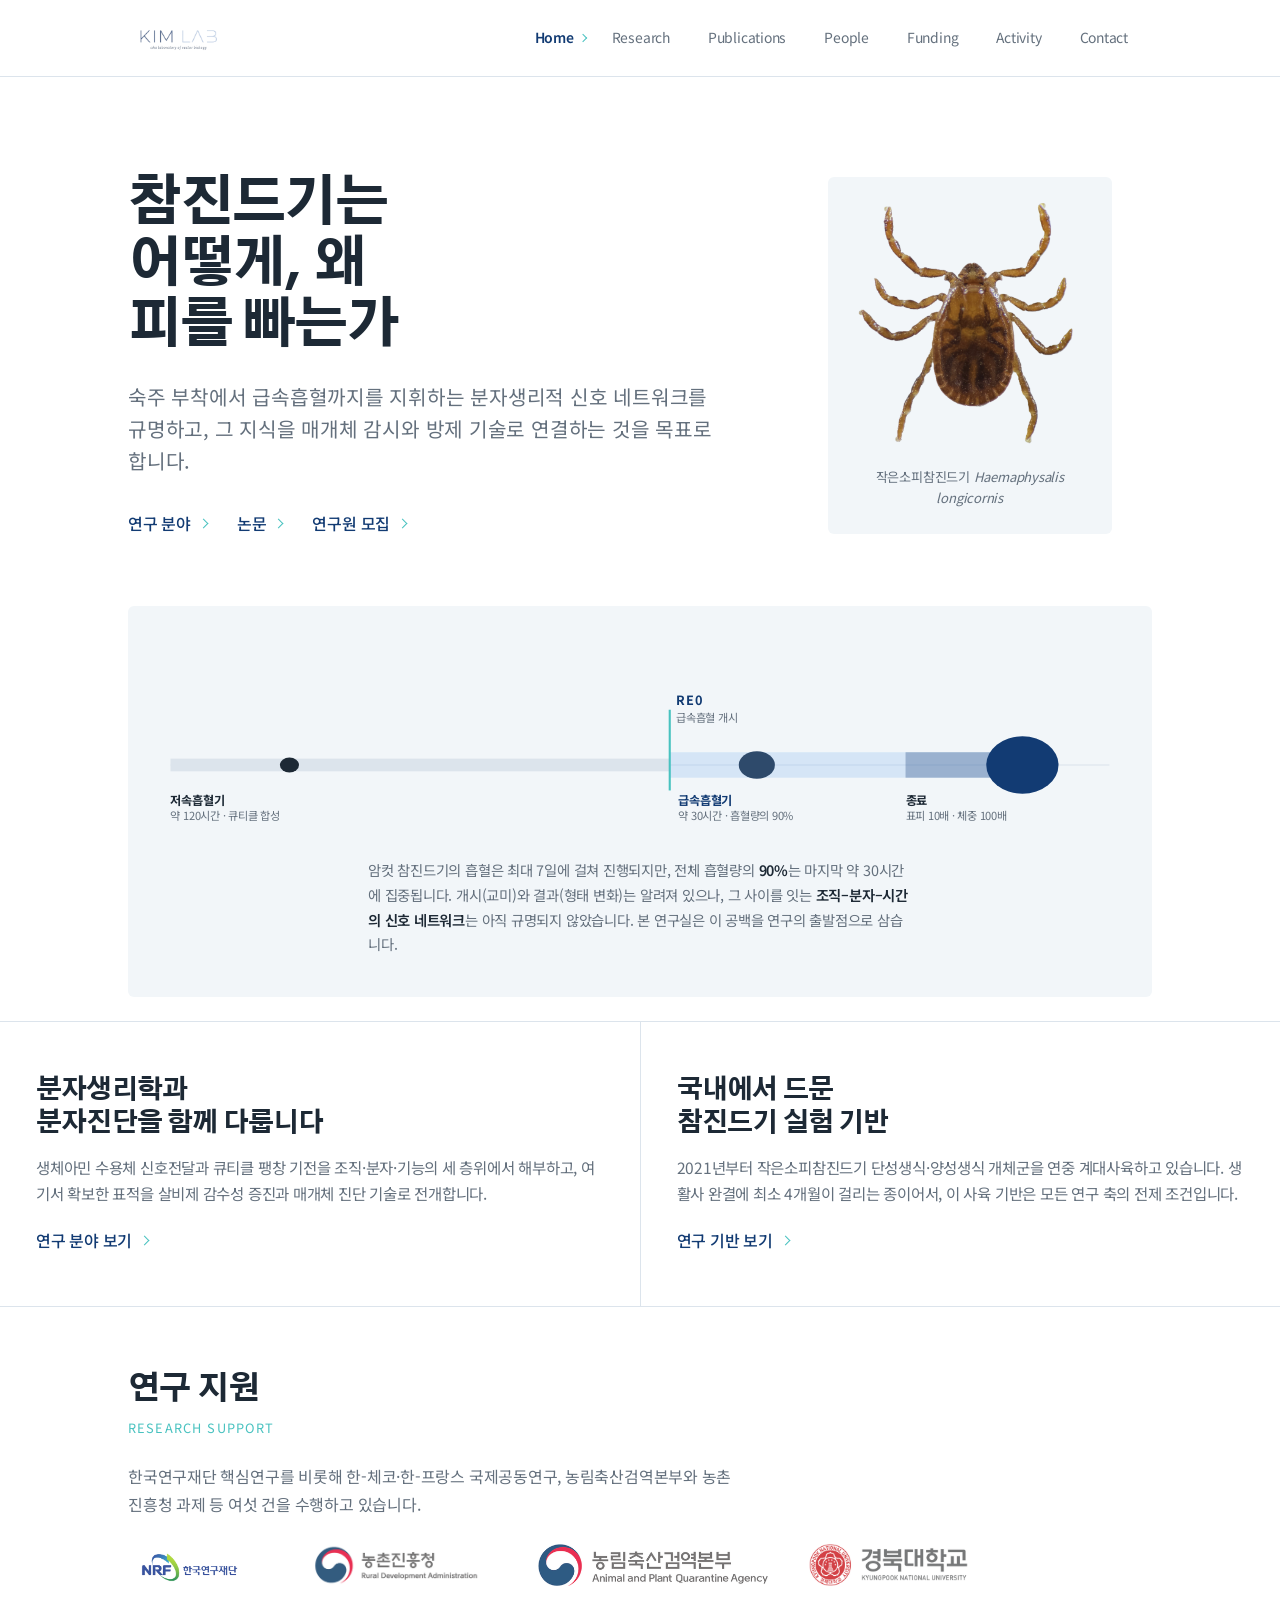
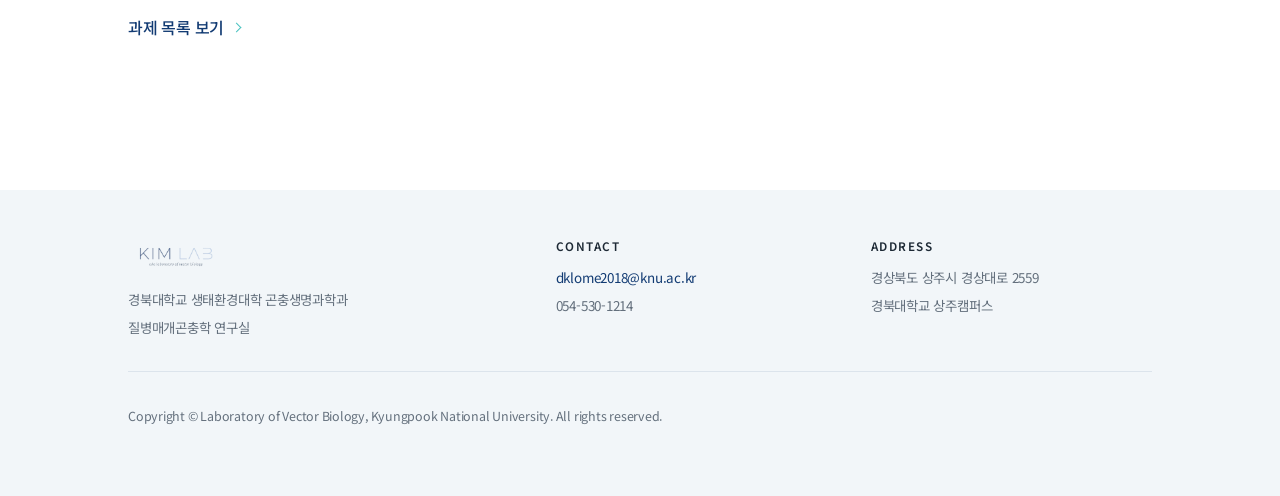
==== commit 8f26d38b: "Add files via upload" ====
--- a/index.html
+++ b/index.html
@@ -4,495 +4,144 @@
 <meta charset="utf-8">
 <meta name="viewport" content="width=device-width, initial-scale=1">
 <title>질병매개곤충학 연구실 | Laboratory of Vector Biology — 경북대학교</title>
-<meta name="description" content="경북대학교 곤충생명과학과 질병매개곤충학 연구실. 참진드기 흡혈 생리의 분자 기전과 매개충 분자진단을 연구합니다.">
+<meta name="description" content="경북대학교 곤충생명과학과 질병매개곤충학 연구실. 참진드기 흡혈 생리의 분자 기전을 규명하고 매개체 감시·방제 기술로 연결합니다.">
+<link rel="icon" href="images/logo.png">
 <link rel="preconnect" href="https://fonts.googleapis.com">
 <link rel="preconnect" href="https://fonts.gstatic.com" crossorigin>
-<link href="https://fonts.googleapis.com/css2?family=Noto+Sans+KR:wght@300;400;500;600;700&display=swap" rel="stylesheet">
-<style>
-:root{
-  --white:#ffffff;
-  --grey:#f5f5f7;
-  --ink:#1d1d1f;
-  --ink-soft:#6e6e73;
-  --line:#d2d2d7;
-  --link:#0071e3;
-  --accent:#a8541f;
-  --nav-h:48px;
-}
-*{box-sizing:border-box}
-html{scroll-behavior:smooth;scroll-padding-top:var(--nav-h);-webkit-text-size-adjust:100%}
-body{
-  margin:0;background:var(--white);color:var(--ink);
-  font-family:"Noto Sans KR",-apple-system,BlinkMacSystemFont,"Apple SD Gothic Neo","Segoe UI",sans-serif;
-  font-size:17px;line-height:1.55;letter-spacing:-.015em;
-  -webkit-font-smoothing:antialiased;
-}
-img{max-width:100%;display:block}
-a{color:var(--link);text-decoration:none}
-a:hover{text-decoration:underline}
-.inner{max-width:980px;margin:0 auto;padding:0 22px}
-.narrow{max-width:740px;margin:0 auto;padding:0 22px}
-
-/* ---------------- nav ---------------- */
-nav{
-  position:sticky;top:0;z-index:100;height:var(--nav-h);
-  background:rgba(255,255,255,.78);backdrop-filter:saturate(180%) blur(20px);
-  -webkit-backdrop-filter:saturate(180%) blur(20px);
-  border-bottom:1px solid rgba(0,0,0,.08);
-}
-.nav-in{
-  max-width:1024px;margin:0 auto;padding:0 22px;height:100%;
-  display:flex;align-items:center;justify-content:center;gap:0;
-}
-.nav-in a{
-  color:var(--ink);opacity:.85;font-size:.8rem;font-weight:400;letter-spacing:-.01em;
-  padding:0 14px;white-space:nowrap;transition:opacity .2s;
-}
-.nav-in a:hover{opacity:1;text-decoration:none}
-.nav-in a.home{font-weight:600}
-@media(max-width:860px){
-  .nav-in{justify-content:flex-start;overflow-x:auto;scrollbar-width:none}
-  .nav-in::-webkit-scrollbar{display:none}
-  .nav-in a{padding:0 11px;font-size:.78rem}
-}
-
-/* ---------------- section shell ---------------- */
-.band{padding:88px 0;text-align:center}
-.band.grey{background:var(--grey)}
-.band.tight{padding:68px 0}
-.eyebrow{
-  font-size:.95rem;font-weight:600;color:var(--accent);margin:0 0 10px;letter-spacing:-.01em;
-}
-h1{
-  font-size:clamp(2.4rem,6.6vw,4rem);font-weight:700;line-height:1.08;
-  letter-spacing:-.035em;margin:0 0 6px;
-}
-h2{
-  font-size:clamp(1.9rem,4.6vw,3rem);font-weight:700;line-height:1.1;
-  letter-spacing:-.03em;margin:0 0 14px;
-}
-h3{
-  font-size:clamp(1.3rem,2.6vw,1.65rem);font-weight:600;line-height:1.2;
-  letter-spacing:-.022em;margin:0 0 10px;
-}
-.sub{
-  font-size:clamp(1.05rem,2vw,1.4rem);font-weight:400;color:var(--ink);
-  letter-spacing:-.02em;margin:0 auto 22px;max-width:46ch;line-height:1.4;
-}
-.body{font-size:1rem;color:var(--ink-soft);margin:0 auto 18px;max-width:58ch;text-align:left}
-.band > .inner > .body, .band > .narrow > .body{text-align:center}
-.en{font-size:.86rem;color:var(--ink-soft);letter-spacing:.02em;margin:0 0 20px;font-weight:400}
-.links{display:flex;gap:26px;justify-content:center;flex-wrap:wrap;font-size:1.05rem;margin-top:4px}
-.links a::after{content:" ›"}
-
-/* ---------------- hero ---------------- */
-.hero{padding:76px 0 56px;text-align:center}
-.hero .kicker{font-size:.95rem;color:var(--ink-soft);margin:0 0 14px;letter-spacing:-.01em}
-.hero .en-name{
-  font-size:clamp(1rem,2.4vw,1.35rem);color:var(--accent);font-weight:500;
-  letter-spacing:.01em;margin:0 0 18px;
-}
-.figure{max-width:900px;margin:38px auto 0;padding:0 22px}
-.figure svg{width:100%;height:auto;overflow:visible}
-.figure figcaption{
-  font-size:.9rem;color:var(--ink-soft);margin-top:20px;text-align:left;max-width:62ch;
-  margin-left:auto;margin-right:auto;
-}
-.figure figcaption b{color:var(--ink);font-weight:600}
-
-/* ---------------- tiles ---------------- */
-.tiles{display:grid;grid-template-columns:1fr 1fr;gap:12px;margin-top:12px}
-@media(max-width:800px){.tiles{grid-template-columns:1fr}}
-.tile{
-  background:var(--grey);border-radius:18px;padding:40px 34px;text-align:center;
-}
-.tile.white{background:var(--white)}
-.tile .num{
-  font-size:.9rem;font-weight:700;color:var(--accent);letter-spacing:.02em;margin:0 0 8px;
-}
-.tile p{font-size:.97rem;color:var(--ink-soft);margin:0 0 14px;text-align:left}
-.tile ul{margin:0;padding:0;list-style:none;text-align:left}
-.tile li{
-  position:relative;padding-left:15px;margin-bottom:9px;font-size:.93rem;color:var(--ink-soft);
-}
-.tile li:last-child{margin-bottom:0}
-.tile li::before{
-  content:"";position:absolute;left:0;top:.72em;width:6px;height:1px;background:var(--accent);
-}
-.tile li b{color:var(--ink);font-weight:600}
-.callout{
-  margin-top:16px;padding-top:14px;border-top:1px solid var(--line);
-  font-size:.88rem;color:var(--ink-soft);text-align:left;
-}
-
-/* ---------------- table ---------------- */
-.table-card{background:var(--white);border-radius:18px;overflow:hidden;margin-top:10px}
-table{width:100%;border-collapse:collapse;font-size:.95rem;text-align:left}
-th,td{padding:17px 18px;border-bottom:1px solid var(--line);vertical-align:top}
-tr:last-child td{border-bottom:none}
-th{
-  font-size:.74rem;letter-spacing:.08em;text-transform:uppercase;color:var(--ink-soft);
-  font-weight:600;border-bottom:1px solid var(--ink);
-}
-td em{font-style:normal;color:var(--ink-soft);font-size:.86rem}
-td.agency{color:var(--ink-soft);white-space:nowrap}
-td.term{color:var(--ink-soft);white-space:nowrap;font-size:.9rem}
-.scroll{overflow-x:auto}
-.scroll table{min-width:620px}
-
-/* ---------------- people ---------------- */
-.pi{display:grid;grid-template-columns:210px 1fr;gap:34px;align-items:start;text-align:left}
-@media(max-width:700px){.pi{grid-template-columns:1fr;gap:22px}}
-.portrait{
-  width:100%;aspect-ratio:4/5;background:#e3e4e6;border-radius:14px;
-  display:flex;align-items:center;justify-content:center;
-  color:var(--ink-soft);font-size:.8rem;text-align:center;padding:12px;
-}
-.cv{margin:16px 0 0;font-size:.92rem}
-.cv div{padding:7px 0;border-bottom:1px solid var(--line);display:flex;gap:16px}
-.cv div:last-child{border-bottom:none}
-.cv dt{flex:0 0 92px;color:var(--ink-soft);font-size:.84rem;margin:0}
-.cv dd{margin:0;color:var(--ink)}
-
-/* ---------------- footer ---------------- */
-footer{background:var(--grey);padding:40px 0 48px;font-size:.78rem;color:var(--ink-soft)}
-footer .inner{text-align:left}
-.foot-grid{display:grid;grid-template-columns:repeat(3,1fr);gap:26px;padding-bottom:22px;border-bottom:1px solid var(--line)}
-@media(max-width:700px){.foot-grid{grid-template-columns:1fr}}
-.foot-grid h4{font-size:.78rem;font-weight:600;color:var(--ink);margin:0 0 9px}
-.foot-grid p{margin:0 0 5px;line-height:1.7}
-.copyright{padding-top:18px}
-*:focus-visible{outline:2px solid var(--link);outline-offset:3px}
-@media(prefers-reduced-motion:reduce){html{scroll-behavior:auto}*{transition:none!important}}
-</style>
+<link href="https://fonts.googleapis.com/css2?family=Gothic+A1:wght@400;600;700;800&family=Noto+Sans+KR:wght@300;400;500;600;700&display=swap" rel="stylesheet">
+<link rel="stylesheet" href="style.css">
 </head>
 <body>
 
-<nav>
-  <div class="nav-in">
-    <a class="home" href="#top">질병매개곤충학 연구실</a>
-    <a href="#about">소개</a>
-    <a href="#research">연구</a>
-    <a href="#funding">과제</a>
-    <a href="#collab">협력</a>
-    <a href="#infra">기반</a>
-    <a href="#people">구성원</a>
-    <a href="#contact">연락처</a>
+<header class="mast">
+  <div class="mast-in">
+    <a class="brand" href="index.html"><img src="images/logo.png" alt="Kim Lab — Laboratory of Vector Biology"></a>
+    <nav>
+      <ul class="menu">
+        <li><a class="current" href="index.html">Home</a></li>
+        <li><a href="research.html">Research</a></li>
+        <li><a href="publications.html">Publications</a></li>
+        <li><a href="people.html">People</a></li>
+        <li><a href="funding.html">Funding</a></li>
+        <li><a href="activity.html">Activity</a></li>
+        <li><a href="contact.html">Contact</a></li>
+      </ul>
+    </nav>
   </div>
-</nav>
+</header>
 
-<main id="top">
+<main>
 
-<!-- ============ HERO ============ -->
 <section class="hero">
-  <div class="inner">
-    <p class="kicker">경북대학교 생태환경대학 곤충생명과학과</p>
-    <h1>질병매개곤충학 연구실</h1>
-    <p class="en-name">Laboratory of Vector Biology</p>
-    <p class="sub">참진드기가 어떻게 피를 빠는지를 분자 수준에서 해독하고,<br>그 지식을 매개체 감시와 방제 기술로 연결합니다.</p>
-    <div class="links">
-      <a href="#research">연구 분야 보기</a>
-      <a href="#join">연구원 모집</a>
+  <div class="shell">
+    <div class="hero-grid">
+      <div>
+        <h1>참진드기는<br>어떻게, 왜<br>피를 빠는가</h1>
+        <p class="goal">
+          숙주 부착에서 급속흡혈까지를 지휘하는 분자생리적 신호 네트워크를 규명하고,
+          그 지식을 매개체 감시와 방제 기술로 연결하는 것을 목표로 합니다.
+        </p>
+        <div class="link-row">
+          <a class="arrow-link" href="research.html">연구 분야</a>
+          <a class="arrow-link" href="publications.html">논문</a>
+          <a class="arrow-link" href="people.html#join">연구원 모집</a>
+        </div>
+      </div>
+      <figure class="hero-figure">
+        <img src="images/tick.png" alt="작은소피참진드기 암컷 성충">
+        <figcaption>작은소피참진드기 <i>Haemaphysalis longicornis</i></figcaption>
+      </figure>
     </div>
   </div>
 
-  <figure class="figure">
-    <svg viewBox="0 0 900 168" role="img"
-         aria-label="작은소피참진드기 암컷의 흡혈 단계 도해. 저속흡혈기 약 120시간, 급속흡혈기 약 30시간, 흡혈 종료. 급속흡혈기에 표피가 10배 팽창하고 체중이 100배 증가한다.">
-      <line x1="8" y1="112" x2="892" y2="112" stroke="#d2d2d7" stroke-width="1"/>
-      <rect x="8" y="106" width="470" height="12" fill="#e3e4e6"/>
-      <rect x="478" y="100" width="330" height="24" fill="#a8541f" opacity=".15"/>
-      <rect x="700" y="100" width="108" height="24" fill="#a8541f" opacity=".32"/>
-      <line x1="478" y1="60" x2="478" y2="136" stroke="#a8541f" stroke-width="1.5"/>
-      <text x="484" y="56" font-size="12" fill="#a8541f" font-weight="700" letter-spacing="1">RE0</text>
-      <text x="484" y="72" font-size="10.5" fill="#6e6e73">급속흡혈 개시</text>
-      <ellipse cx="120" cy="112" rx="9" ry="7" fill="#1d1d1f"/>
-      <ellipse cx="560" cy="112" rx="17" ry="13" fill="#8a5433"/>
-      <ellipse cx="810" cy="112" rx="34" ry="27" fill="#a8541f"/>
-      <text x="8" y="150" font-size="11.5" fill="#1d1d1f" font-weight="700">저속흡혈기</text>
-      <text x="8" y="164" font-size="10.5" fill="#6e6e73">약 120시간 · 큐티클 합성</text>
-      <text x="486" y="150" font-size="11.5" fill="#a8541f" font-weight="700">급속흡혈기</text>
-      <text x="486" y="164" font-size="10.5" fill="#6e6e73">약 30시간 · 흡혈량의 90%</text>
-      <text x="700" y="150" font-size="11.5" fill="#1d1d1f" font-weight="700">종료</text>
-      <text x="700" y="164" font-size="10.5" fill="#6e6e73">표피 10배 · 체중 100배</text>
-    </svg>
-    <figcaption>
-      암컷 참진드기의 흡혈은 최대 7일에 걸쳐 진행되지만, 전체 흡혈량의 <b>90%</b>는 마지막 약 30시간에 집중됩니다.
-      개시(교미)와 결과(형태 변화)는 알려져 있으나, 그 사이를 잇는 <b>조직–분자–시간의 신호 네트워크</b>는
-      아직 규명되지 않았습니다. 본 연구실은 이 공백을 연구의 출발점으로 삼습니다.
-    </figcaption>
-  </figure>
-</section>
-
-<!-- ============ ABOUT ============ -->
-<section class="band grey" id="about">
-  <div class="narrow">
-    <p class="eyebrow">About</p>
-    <h2>기초 기전에서<br>현장 기술까지</h2>
-    <p class="body">
-      기후변화와 함께 매개충 감염병의 위험이 전 지구적으로 확대되고 있습니다. 국내에서는 작은소피참진드기
-      (<i>Haemaphysalis longicornis</i>)가 매개하는 중증열성혈소판감소증후군(SFTS)이 2013년 첫 보고 이후
-      매년 지속적으로 발생하고 있으며, 모기 매개 질병 또한 새로운 위협으로 남아 있습니다.
-    </p>
-    <p class="body">
-      본 연구실은 매개충의 흡혈 생리를 분자 수준에서 해독하는 것을 중심 과제로 삼습니다. 진드기가 숙주에 부착하고
-      급속흡혈기에 체적을 수십 배로 팽창시키는 과정은 신경내분비 신호와 체벽 구조 재편이 정교하게 맞물린 결과입니다.
-      저희는 이 과정을 조직·분자·기능의 세 층위에서 해부하고, 여기서 확보한 표적 유전자를 차세대 방제 기술로 연결합니다.
-    </p>
-    <p class="body">
-      아울러 분자진단과 인공지능 기반 동정 체계를 개발하여, 실험실의 기초생리학을 검역과 예찰이라는
-      현장 과제로 확장하고 있습니다.
-    </p>
+  <div class="shell">
+    <figure class="plate">
+      <svg viewBox="0 0 900 168" role="img"
+           aria-label="작은소피참진드기 암컷의 흡혈 단계 도해. 저속흡혈기 약 120시간, 급속흡혈기 약 30시간, 흡혈 종료. 급속흡혈기에 표피가 10배 팽창하고 체중이 100배 증가한다.">
+        <line x1="8" y1="112" x2="892" y2="112" stroke="#dce4ec" stroke-width="1"/>
+        <rect x="8" y="106" width="470" height="12" fill="#dce4ec"/>
+        <rect x="478" y="100" width="330" height="24" fill="#5e9fe9" opacity=".2"/>
+        <rect x="700" y="100" width="108" height="24" fill="#123b73" opacity=".3"/>
+        <line x1="478" y1="60" x2="478" y2="136" stroke="#49c2c0" stroke-width="2"/>
+        <text x="484" y="56" font-size="12" fill="#123b73" font-weight="700" letter-spacing="1">RE0</text>
+        <text x="484" y="72" font-size="10.5" fill="#64707d">급속흡혈 개시</text>
+        <ellipse cx="120" cy="112" rx="9" ry="7" fill="#1d2935"/>
+        <ellipse cx="560" cy="112" rx="17" ry="13" fill="#2e4a6b"/>
+        <ellipse cx="810" cy="112" rx="34" ry="27" fill="#123b73"/>
+        <text x="8" y="150" font-size="11.5" fill="#1d2935" font-weight="700">저속흡혈기</text>
+        <text x="8" y="164" font-size="10.5" fill="#64707d">약 120시간 · 큐티클 합성</text>
+        <text x="486" y="150" font-size="11.5" fill="#123b73" font-weight="700">급속흡혈기</text>
+        <text x="486" y="164" font-size="10.5" fill="#64707d">약 30시간 · 흡혈량의 90%</text>
+        <text x="700" y="150" font-size="11.5" fill="#1d2935" font-weight="700">종료</text>
+        <text x="700" y="164" font-size="10.5" fill="#64707d">표피 10배 · 체중 100배</text>
+      </svg>
+      <figcaption>
+        암컷 참진드기의 흡혈은 최대 7일에 걸쳐 진행되지만, 전체 흡혈량의 <b>90%</b>는 마지막 약 30시간에 집중됩니다.
+        개시(교미)와 결과(형태 변화)는 알려져 있으나, 그 사이를 잇는 <b>조직–분자–시간의 신호 네트워크</b>는
+        아직 규명되지 않았습니다. 본 연구실은 이 공백을 연구의 출발점으로 삼습니다.
+      </figcaption>
+    </figure>
   </div>
 </section>
 
-<!-- ============ RESEARCH ============ -->
-<section class="band" id="research">
-  <div class="inner">
-    <p class="eyebrow">Research Program</p>
-    <h2>다섯 개의 연구 축</h2>
-    <p class="sub">흡혈 생리의 기초 기전에서 검역 진단과 저항성 관리까지.</p>
+<section class="teasers">
+  <div class="teaser">
+    <h2>분자생리학과<br>분자진단을 함께 다룹니다</h2>
+    <p>
+      생체아민 수용체 신호전달과 큐티클 팽창 기전을 조직·분자·기능의 세 층위에서 해부하고,
+      여기서 확보한 표적을 살비제 감수성 증진과 매개체 진단 기술로 전개합니다.
+    </p>
+    <a class="arrow-link" href="research.html">연구 분야 보기</a>
+  </div>
+  <div class="teaser">
+    <h2>국내에서 드문<br>참진드기 실험 기반</h2>
+    <p>
+      2021년부터 작은소피참진드기 단성생식·양성생식 개체군을 연중 계대사육하고 있습니다.
+      생활사 완결에 최소 4개월이 걸리는 종이어서, 이 사육 기반은 모든 연구 축의 전제 조건입니다.
+    </p>
+    <a class="arrow-link" href="research.html#infra">연구 기반 보기</a>
   </div>
 </section>
 
-<section class="band tight grey">
-  <div class="inner">
-    <div class="tiles">
-
-      <div class="tile white">
-        <p class="num">Ⅰ</p>
-        <h3>급속흡혈 조절 신호 네트워크</h3>
-        <p class="en">Signaling Network Governing Rapid Engorgement</p>
-        <p>급속흡혈기의 초기 18시간에는 표피 가소화와 중장의 기능 전환 등 생리적 변화가, 마지막 12시간에는 표피 팽창과 체중 급증이라는 형태적 변화가 일어납니다. 어떤 조직이 어떤 순서로 이 과정을 지휘하는지를 규명합니다.</p>
-        <ul>
-          <li><b>조직 수준</b> — 난소·중추신경계·침샘·중장·혈림프 추출물의 급속흡혈 유도 활성 검정</li>
-          <li><b>분자 수준</b> — 전사체·단백체 분석, HPLC-ECD 생체아민 정량, LC-MS/MS 엑디스테로이드·유충호르몬 동역학</li>
-          <li><b>기능 수준</b> — RNAi single·double·triple knockdown, 재조합 단백질 rescue assay, 작용제·길항제 약리 검증</li>
-          <li><b>통합</b> — 상·하위 신호의 계층구조 규명 및 조절 네트워크 모델 완성</li>
-        </ul>
-        <p class="callout">
-          선행 성과 — 두 종류 도파민 수용체 knockdown 시 급속흡혈기간이 최대 80시간 지연되고 표피 팽창과 체중이
-          각각 44%, 45% 감소함을 규명하였으며, 옥토파민 수용체와의 이중 knockdown에서 표피 팽창이 최대 50%까지
-          감소함을 확인하였습니다.
-        </p>
-      </div>
-
-      <div class="tile white">
-        <p class="num">Ⅱ</p>
-        <h3>큐티클 팽창의 이중 신호 축</h3>
-        <p class="en">Dual-Axis Regulation of Cuticle Expansion</p>
-        <p>큐티클은 급속 팽창을 가능하게 하는 생체역학적 적응이면서, 동시에 수분 손실과 접촉성 살비제의 침투를 막는 최외곽 방벽입니다. 이 구조 변형이 두 개의 독립적 호르몬 축에 의해 조절된다는 가설을 검증합니다.</p>
-        <ul>
-          <li><b>제1축 · 생체아민</b> — 도파민·옥토파민 수용체를 통한 큐티클 가소화 조절</li>
-          <li><b>제2축 · 키틴합성/엑디손</b> — 엑디스테로이드를 상위 조절자로 하는 키틴 합성 및 신규 큐티클 공급</li>
-          <li><b>수렴 검증</b> — 조합 knockdown의 가산적·상위적 효과 판정을 통한 공유 분자노드 규명</li>
-          <li><b>응용 전개</b> — 큐티클 민감화를 통한 기등록 살비제 감수성 증진</li>
-        </ul>
-        <p class="callout">
-          방법론 — 모든 분석은 급속흡혈 개시 시점(RE0) 기준 상대 시간 축으로 정렬하며,
-          전사체·단백체 교차검증을 통과한 후보만 다음 단계로 진행합니다.
-        </p>
-      </div>
-
-      <div class="tile white">
-        <p class="num">Ⅲ</p>
-        <h3>분자진단 및 AI 동정 체계</h3>
-        <p class="en">Molecular Diagnostics and AI-based Identification</p>
-        <p>검역과 매개체 감시의 병목은 동정입니다. 참진드기는 발육단계·성적 이형·흡혈 전후 체적 변화로 오동정 위험이 크고, 등에모기는 크기가 작고 종내 변이가 커서 형태 형질 단독으로는 종 판별에 한계가 있습니다.</p>
-        <ul>
-          <li><b>AI 데이터셋</b> — 참진드기 10종·등에모기 35종의 학습용 데이터셋 구축</li>
-          <li>형태학적 동정과 mtCOI DNA 바코드 검증 병행, 발육단계·성별·흡혈상태별 다층 이미지 생산</li>
-          <li><b>eDNA 조기탐지</b> — 고위험 사과 해충 3종(코드린나방, 오리엔탈·타우과실파리) 표적</li>
-          <li>국내 미유입 종인 코드린나방은 미국 현지 발생지에서 개체군 확보 및 검출 성능 검증</li>
-          <li>Cocktail 프라이머 multiplex PCR 및 LAMP 등온증폭 현장 키트 개발</li>
-        </ul>
-        <p class="callout">
-          현장 예찰 — 질병 매개체(모기·참진드기·털진드기) 월별 발생 밀도 조사 및 검역해충 발생 예찰.
-        </p>
-      </div>
-
-      <div class="tile white">
-        <p class="num">Ⅳ</p>
-        <h3>진드기 매개 병원체 스크리닝</h3>
-        <p class="en">Tick-borne Pathogen Screening</p>
-        <p>국내에서는 SFTS 바이러스 외 잠재적·미보고 병원체에 대한 조사와 데이터 구축이 미진합니다. 단일 진드기에 감염된 다수 병원체를 한 번에 검출하는 고속 스크리닝 체계를 프랑스 연구진과 함께 도입하고 있습니다.</p>
-        <ul>
-          <li>High-throughput microfluidic real-time PCR 기반 단일 진드기 다중 병원체 스크리닝</li>
-          <li>진드기 뇌·침샘 특화 면역조직화학법 및 투과현미경법 기술 이전</li>
-          <li>검출 병원체 표적 신속 진단 키트 개발 및 지자체 공급</li>
-          <li>단성/양성생식 개체군의 지역별 분포와 보균 병원체 상관성 분석</li>
-        </ul>
-      </div>
-
-      <div class="tile white" style="grid-column:1/-1">
-        <p class="num">Ⅴ</p>
-        <h3>살충제 저항성 모니터링 및 방제 전략</h3>
-        <p class="en">Insecticide Resistance Monitoring and Control Strategy</p>
-        <p>살충제 저항성은 방제 실패와 농약 오·남용으로 직결되지만, 어느 지역에서 어느 약제에 저항성이 발달했는지에 대한 정량적 지도는 아직 충분하지 않습니다. 전국 단위 개체군을 표준화된 생물검정으로 평가하여, 농업 현장이 실제로 활용할 수 있는 저항성 데이터베이스를 구축합니다.</p>
-        <ul>
-          <li>주요 농업해충 7종(꽃노랑총채벌레, 목화진딧물, 점박이응애, 담배가루이, 복숭아혹진딧물, 조팝나무진딧물, 볼록총채벌레) 권역별 저항성 검정</li>
-          <li>시군별 농가 개체군 확보 및 농약사용기록표 기반 방제력 분석</li>
-          <li>약제별·지역별 저항성 지도 및 데이터베이스 작성</li>
-          <li>작용기작(MOA)별 방제 효율성 평가 및 해충별 약제 추천 매뉴얼</li>
-        </ul>
-      </div>
-
+<section class="block plain">
+  <div class="shell">
+    <h2>연구 지원</h2>
+    <p class="sub-en">Research Support</p>
+    <p class="muted">
+      한국연구재단 핵심연구를 비롯해 한-체코·한-프랑스 국제공동연구, 농림축산검역본부와 농촌진흥청 과제 등
+      여섯 건을 수행하고 있습니다.
+    </p>
+    <div class="agencies">
+      <img src="images/agency-nrf.png" alt="한국연구재단">
+      <img src="images/agency-rda.png" alt="농촌진흥청">
+      <img src="images/agency-apqa.png" alt="농림축산검역본부">
+      <img src="images/agency-knu.png" alt="경북대학교">
     </div>
+    <p style="margin-top:28px"><a class="arrow-link" href="funding.html">과제 목록 보기</a></p>
   </div>
 </section>
-
-<!-- ============ FUNDING ============ -->
-<section class="band" id="funding">
-  <div class="inner">
-    <p class="eyebrow">Research Funding</p>
-    <h2>수행 연구과제</h2>
-    <p class="sub">2026년 기준 수행 중인 연구개발과제 여섯 건.</p>
-    <div class="table-card scroll">
-      <table>
-        <thead><tr><th>과제명</th><th>지원기관</th><th>기간</th></tr></thead>
-        <tbody>
-          <tr><td>급속흡혈 조절 분자생리적 신호 네트워크 구명 <em>(핵심연구 유형A)</em></td><td class="agency">한국연구재단</td><td class="term">2026–2030</td></tr>
-          <tr><td>참진드기 급속흡혈기 큐티클 팽창 조절 이중 신호 네트워크 규명과 살비제 감수성 증진</td><td class="agency">한-체코 공동연구사업</td><td class="term">2026–2029</td></tr>
-          <tr><td>딥러닝 활용을 위한 검역병해충 분류 기반 데이터셋 구축 <em>(동물질병 매개체 분야)</em></td><td class="agency">농림축산검역본부</td><td class="term">2026–2028</td></tr>
-          <tr><td>eDNA 기반 사과 해충 조기 탐지 기술 및 관리 방안 개발 <em>(국경 이동성 원예작물 해충)</em></td><td class="agency">농촌진흥청</td><td class="term">2026–2030</td></tr>
-          <tr><td>STAR for tick research — 진드기 신경생리 및 병원체 고속 스크리닝</td><td class="agency">한-프랑스 협력기반조성사업</td><td class="term">2026–2028</td></tr>
-          <tr><td>저항성 우려 농약에 대한 해충 모니터링 <em>(공동연구 참여)</em></td><td class="agency">농촌진흥청</td><td class="term">2025–2028</td></tr>
-        </tbody>
-      </table>
-    </div>
-  </div>
-</section>
-
-<!-- ============ COLLABORATION ============ -->
-<section class="band grey" id="collab">
-  <div class="inner">
-    <p class="eyebrow">International Collaboration</p>
-    <h2>네 개 대륙의 연구 네트워크</h2>
-    <div class="tiles">
-      <div class="tile white">
-        <h3>France</h3>
-        <p class="en">UMR-BIPAR · ANSES / INRAE / EnvA</p>
-        <p>Dr. Ladislav Simo (MiTick 팀장, NeuroTick 그룹) 연구진과 진드기 신경생리 및 고속 병원체 스크리닝 기술을 교류합니다. 경북대학교 생태환경대학과 INRAE 간 국제공동연구협약을 추진하고 있습니다.</p>
-      </div>
-      <div class="tile white">
-        <h3>Czech Republic</h3>
-        <p class="en">Institute of Parasitology, Biology Centre CAS</p>
-        <p>Dr. Jan Perner (Disease Vectors and Pathogens) 연구진과 큐티클 구조·오믹스·초미세구조 국소화를 공동 수행합니다. 한국의 신호분자 탐색과 체코의 구조 분석이 상호 검증하는 구조입니다.</p>
-      </div>
-      <div class="tile white">
-        <h3>United States</h3>
-        <p class="en">KSU · Penn State · University of Florida</p>
-        <p>Dr. Yoonseong Park, Dr. Jason Rasgon, Dr. Daniel Swale 연구진과 오믹스 분석 및 재조합 단백질 기반 공동 실험을 수행해 왔습니다. 국내 미유입 검역해충인 코드린나방에 대해서는 미국 현지 발생지를 대상으로 eDNA 검출 기술의 현장 검증을 추진합니다.</p>
-      </div>
-      <div class="tile white">
-        <h3>국내 컨소시엄</h3>
-        <p class="en">Domestic Network</p>
-        <p>국립순천대·전북대·부산대·영남대(검역 AI), 제주대·경상국립대·서울대(국경 이동성 해충), 가천대·전남대·충남대(저항성 모니터링) 등 다기관 컨소시엄에 참여하고 있습니다.</p>
-      </div>
-    </div>
-  </div>
-</section>
-
-<!-- ============ INFRASTRUCTURE ============ -->
-<section class="band" id="infra">
-  <div class="inner">
-    <p class="eyebrow">Research Infrastructure</p>
-    <h2>동물흡혈시스템</h2>
-    <p class="sub">2021년부터 연중 계대사육. 국내에서 드문 참진드기 실험 기반입니다.</p>
-    <div class="tiles">
-      <div class="tile">
-        <h3>왜 어려운가</h3>
-        <p>참진드기는 알–유충–약충–성충 전 발달단계에서 흡혈이 필요해 생활사 완결에 최소 4개월이 소요되며, 실험실 개체군 유지가 매우 어렵습니다. 본 연구실은 작은소피참진드기 단성생식·양성생식 개체군을 연중 계대사육하며 분자생리학 실험을 수행하고 있습니다. 이 사육 기반은 모든 연구 축의 전제 조건입니다.</p>
-      </div>
-      <div class="tile">
-        <h3>보유 기술 및 장비</h3>
-        <ul>
-          <li>검증 항체패널 — anti-D1 / InvD1L / OAR-α / OAR-β</li>
-          <li>RE0 기준 흡혈 단계 staging 프로토콜</li>
-          <li>세포 기반 수용체 활성 분석 플랫폼 (cAMP · Ca²⁺ 리포터)</li>
-          <li>RNAi 및 재조합 단백질 rescue 기반 기능 검증 체계</li>
-          <li>HPLC-ECD / LC-MS/MS 정량 분석</li>
-          <li>NGS 데이터 분석 및 딥러닝 기반 영상 분석 파이프라인</li>
-          <li>실체현미경 이미징 시스템 (Leica M205C · DFC7000 T, Olympus SZ61 · CX43)</li>
-        </ul>
-      </div>
-    </div>
-  </div>
-</section>
-
-<!-- ============ PEOPLE ============ -->
-<section class="band grey" id="people">
-  <div class="inner">
-    <p class="eyebrow">People</p>
-    <h2>구성원</h2>
-    <div class="tiles" style="grid-template-columns:1fr">
-      <div class="tile white">
-        <div class="pi">
-          <!-- 사진으로 교체: <img class="portrait" src="images/kim.jpg" alt="김동흔 교수"> -->
-          <div class="portrait">사진 영역<br>images/kim.jpg</div>
-          <div>
-            <h3 style="margin-bottom:4px">김동흔</h3>
-            <p class="en" style="margin-bottom:14px">Donghun Kim, Ph.D. · Associate Professor</p>
-            <p style="margin-bottom:0">
-              매개충 분자생리학을 전공하였으며, 참진드기의 흡혈 조절 기전과 신경내분비 신호전달을 중심으로 연구하고 있습니다.
-              Journal of Asia-Pacific Entomology (Insect Physiology) 및 Entomological Research의 Associate Editor로 활동하고 있습니다.
-            </p>
-            <dl class="cv">
-              <div><dt>Ph.D.</dt><dd>Kansas State University · Entomology</dd></div>
-              <div><dt>Postdoc</dt><dd>The Pennsylvania State University</dd></div>
-              <div><dt>Editor</dt><dd>J. Asia-Pacific Entomology · Entomological Research</dd></div>
-            </dl>
-          </div>
-        </div>
-      </div>
-      <div class="tile white">
-        <h3>연구원</h3>
-        <p style="text-align:center;margin:0">
-          <!-- 구성원 명단을 여기에 입력하십시오.
-               예: <b>박사과정</b> 홍길동 · 김철수 &nbsp;|&nbsp; <b>석사과정</b> ... -->
-          구성원 명단 준비 중입니다.
-        </p>
-      </div>
-    </div>
-  </div>
-</section>
-
-<!-- ============ JOIN ============ -->
-<section class="band" id="join">
-  <div class="narrow">
-    <p class="eyebrow">Join Us</p>
-    <h2>함께할 연구원을<br>기다립니다</h2>
-    <p class="body" style="text-align:center">
-      매개충 분자생리학, 기능유전체학, 분자진단 및 AI 기반 동정 기술에 관심 있는 학부 연구생과 대학원생을 상시 모집합니다.
-      실험 경험은 요구하지 않으며, 연구 주제에 대한 지속적 관심과 정량적 사고를 가장 중요하게 봅니다.
-      진행 중인 과제를 통해 체코·프랑스 연구기관에서의 공동 실험 및 국제학술대회 참가 기회가 열려 있습니다.
-    </p>
-    <div class="links"><a href="mailto:dklome2018@knu.ac.kr">문의하기</a></div>
-  </div>
-</section>
-
 </main>
 
-<footer id="contact">
-  <div class="inner">
+<footer class="site-foot">
+  <div class="shell">
     <div class="foot-grid">
       <div>
-        <h4>연구책임자</h4>
-        <p>김동흔 (Donghun Kim, Ph.D.)</p>
-        <p>Associate Professor</p>
+        <img class="foot-logo" src="images/logo.png" alt="Kim Lab">
+        <p>경북대학교 생태환경대학 곤충생명과학과</p>
+        <p>질병매개곤충학 연구실</p>
       </div>
       <div>
-        <h4>연락처</h4>
+        <h4>Contact</h4>
         <p><a href="mailto:dklome2018@knu.ac.kr">dklome2018@knu.ac.kr</a></p>
         <p>054-530-1214</p>
       </div>
       <div>
-        <h4>주소</h4>
+        <h4>Address</h4>
+        <p>경상북도 상주시 경상대로 2559</p>
         <p>경북대학교 상주캠퍼스</p>
-        <p>생태환경대학 곤충생명과학과</p>
       </div>
     </div>
-    <p class="copyright">Copyright © Laboratory of Vector Biology, Kyungpook National University. All rights reserved.</p>
+    <p class="rights">Copyright © Laboratory of Vector Biology, Kyungpook National University. All rights reserved.</p>
   </div>
 </footer>
 
--- a/style.css
+++ b/style.css
@@ -0,0 +1,310 @@
+/* ===========================================================
+   질병매개곤충학 연구실 | Laboratory of Vector Biology
+   Kyungpook National University — shared stylesheet
+   팔레트와 서체는 연구실 소개 자료(PPT)에서 가져왔습니다.
+   =========================================================== */
+
+:root{
+  --paper:#ffffff;
+  --wash:#f2f6f9;
+  --ink:#1d2935;
+  --ink-soft:#64707d;
+  --line:#dce4ec;
+  --navy:#123b73;
+  --blue:#5e9fe9;
+  --teal:#49c2c0;
+  --pale:#c8d8e5;
+  --nav-h:76px;
+  --max:1080px;
+}
+
+*{box-sizing:border-box}
+html{
+  scroll-behavior:smooth;
+  scroll-padding-top:calc(var(--nav-h) + 20px);
+  -webkit-text-size-adjust:100%;
+}
+body{
+  margin:0;
+  background:var(--paper);
+  color:var(--ink);
+  font-family:"Noto Sans KR",-apple-system,BlinkMacSystemFont,"Malgun Gothic","Apple SD Gothic Neo",sans-serif;
+  font-size:16px;
+  line-height:1.72;
+  letter-spacing:-.014em;
+  -webkit-font-smoothing:antialiased;
+}
+img{max-width:100%;display:block}
+a{color:inherit;text-decoration:none}
+.display{font-family:"Gothic A1","Noto Sans KR",sans-serif}
+
+.shell{max-width:var(--max);margin:0 auto;padding:0 28px}
+.reading{max-width:740px}
+
+/* ---------------- masthead ---------------- */
+.mast{
+  position:sticky;top:0;z-index:100;
+  background:rgba(255,255,255,.92);
+  backdrop-filter:saturate(180%) blur(16px);
+  -webkit-backdrop-filter:saturate(180%) blur(16px);
+  border-bottom:1px solid var(--line);
+}
+.mast-in{
+  max-width:var(--max);margin:0 auto;padding:0 28px;
+  min-height:var(--nav-h);
+  display:flex;align-items:center;justify-content:space-between;gap:28px;
+}
+.brand{display:flex;align-items:center;padding:12px 0}
+.brand img{height:40px;width:auto}
+
+.menu{display:flex;list-style:none;margin:0;padding:0;gap:2px;flex-wrap:wrap}
+.menu a{
+  display:inline-flex;align-items:center;gap:6px;
+  font-size:.87rem;color:var(--ink-soft);
+  padding:8px 12px;border-radius:6px;
+  transition:color .16s,background-color .16s;
+}
+.menu a::after{
+  content:"";width:5px;height:5px;
+  border-right:1.6px solid var(--teal);
+  border-bottom:1.6px solid var(--teal);
+  transform:rotate(-45deg);
+  opacity:0;transition:opacity .16s;
+}
+.menu a:hover{color:var(--navy);background:var(--wash)}
+.menu a:hover::after{opacity:1}
+.menu a.current{color:var(--navy);font-weight:600}
+.menu a.current::after{opacity:1}
+
+@media(max-width:940px){
+  .mast-in{flex-direction:column;align-items:flex-start;gap:0;padding:0 20px}
+  .brand{padding:14px 0 6px}
+  .brand img{height:34px}
+  .menu{padding-bottom:10px;gap:0;overflow-x:auto;flex-wrap:nowrap;scrollbar-width:none}
+  .menu::-webkit-scrollbar{display:none}
+  .menu a{padding:6px 10px;white-space:nowrap;font-size:.82rem}
+}
+
+/* ---------------- page header ---------------- */
+.page-head{padding:72px 0 44px;border-bottom:1px solid var(--line)}
+.kicker{
+  font-size:.8rem;font-weight:600;letter-spacing:.1em;
+  color:var(--teal);margin:0 0 14px;
+}
+.page-head h1{
+  font-family:"Gothic A1","Noto Sans KR",sans-serif;
+  font-size:clamp(2rem,4.8vw,3rem);font-weight:800;line-height:1.14;
+  letter-spacing:-.035em;margin:0 0 18px;color:var(--ink);
+}
+.page-head .standfirst{
+  font-size:clamp(1.02rem,1.9vw,1.2rem);color:var(--ink-soft);
+  margin:0;max-width:62ch;line-height:1.62;
+}
+
+/* ---------------- hero ---------------- */
+.hero{padding:84px 0 24px}
+.hero-grid{display:grid;grid-template-columns:1.25fr .75fr;gap:52px;align-items:center}
+@media(max-width:860px){.hero-grid{grid-template-columns:1fr;gap:34px}}
+.hero h1{
+  font-family:"Gothic A1","Noto Sans KR",sans-serif;
+  font-size:clamp(2.1rem,5.2vw,3.4rem);font-weight:800;line-height:1.12;
+  letter-spacing:-.04em;margin:0 0 24px;
+}
+.hero .goal{
+  font-size:clamp(1.02rem,2vw,1.26rem);color:var(--ink-soft);
+  max-width:54ch;margin:0 0 32px;line-height:1.6;
+}
+.hero-figure{background:var(--wash);border-radius:6px;padding:26px}
+.hero-figure img{width:100%;height:auto;mix-blend-mode:multiply}
+.hero-figure figcaption{font-size:.82rem;color:var(--ink-soft);margin-top:14px;text-align:center;line-height:1.6}
+.hero-figure figcaption i{font-style:italic}
+
+.arrow-link{
+  display:inline-flex;align-items:center;gap:9px;
+  font-size:1rem;font-weight:500;color:var(--navy);
+}
+.arrow-link::after{
+  content:"";width:6px;height:6px;
+  border-right:1.9px solid var(--teal);border-bottom:1.9px solid var(--teal);
+  transform:rotate(-45deg);transition:transform .18s;
+}
+.arrow-link:hover::after{transform:rotate(-45deg) translate(2.5px,2.5px)}
+.link-row{display:flex;gap:30px;flex-wrap:wrap}
+
+/* ---------------- timeline plate ---------------- */
+.plate{background:var(--wash);border-radius:6px;padding:40px 34px;margin:56px 0 0}
+.plate svg{width:100%;height:auto;overflow:visible}
+.plate figcaption{
+  font-size:.9rem;color:var(--ink-soft);margin:26px auto 0;max-width:68ch;line-height:1.72;
+}
+.plate figcaption b{color:var(--ink);font-weight:600}
+
+/* ---------------- blocks ---------------- */
+.block{padding:64px 0;border-bottom:1px solid var(--line)}
+.block.plain{border-bottom:none}
+.block h2{
+  font-family:"Gothic A1","Noto Sans KR",sans-serif;
+  font-size:clamp(1.45rem,3vw,2rem);font-weight:800;line-height:1.18;
+  letter-spacing:-.03em;margin:0 0 8px;
+}
+.block .sub-en{font-size:.8rem;letter-spacing:.09em;color:var(--teal);margin:0 0 24px;text-transform:uppercase}
+.block p{margin:0 0 18px;max-width:68ch}
+.block p:last-child{margin-bottom:0}
+.lede{font-size:1.05rem}
+.muted{color:var(--ink-soft)}
+
+.teasers{display:grid;grid-template-columns:1fr 1fr;gap:1px;background:var(--line);border-block:1px solid var(--line)}
+@media(max-width:780px){.teasers{grid-template-columns:1fr}}
+.teaser{background:var(--paper);padding:52px 36px}
+.teaser h2{
+  font-family:"Gothic A1","Noto Sans KR",sans-serif;
+  font-size:clamp(1.28rem,2.6vw,1.65rem);font-weight:800;letter-spacing:-.03em;
+  margin:0 0 14px;line-height:1.24;
+}
+.teaser p{font-size:.97rem;color:var(--ink-soft);margin:0 0 20px}
+
+/* ---------------- research axes ---------------- */
+.axis{padding:52px 0;border-bottom:1px solid var(--line)}
+.axis:last-child{border-bottom:none}
+.axis-head{display:flex;gap:18px;align-items:baseline;margin:0 0 6px}
+.axis-num{
+  font-family:"Gothic A1","Noto Sans KR",sans-serif;
+  font-size:1.5rem;font-weight:800;color:var(--pale);
+  letter-spacing:-.02em;flex:0 0 auto;min-width:44px;line-height:1;
+}
+.axis h3{
+  font-family:"Gothic A1","Noto Sans KR",sans-serif;
+  font-size:clamp(1.2rem,2.5vw,1.55rem);font-weight:800;letter-spacing:-.028em;
+  margin:0;line-height:1.26;
+}
+.axis .sub-en{font-size:.79rem;letter-spacing:.07em;color:var(--teal);margin:0 0 18px;padding-left:62px}
+.axis-body{padding-left:62px}
+@media(max-width:620px){
+  .axis .sub-en,.axis-body{padding-left:0}
+  .axis-head{gap:12px}
+  .axis-num{min-width:30px;font-size:1.2rem}
+}
+.axis-body > p{font-size:.98rem;color:var(--ink-soft);margin:0 0 18px;max-width:68ch}
+
+ul.dashed{margin:0;padding:0;list-style:none;max-width:70ch}
+ul.dashed li{position:relative;padding-left:19px;margin-bottom:11px;font-size:.95rem;color:var(--ink-soft)}
+ul.dashed li:last-child{margin-bottom:0}
+ul.dashed li::before{content:"";position:absolute;left:0;top:.78em;width:9px;height:1px;background:var(--teal)}
+ul.dashed li b{color:var(--ink);font-weight:600}
+ul.dashed li .group{display:block;color:var(--navy);font-weight:600;margin-bottom:4px}
+
+.aside-note{
+  margin:24px 0 0;padding:17px 21px;background:var(--wash);
+  font-size:.9rem;color:var(--ink-soft);line-height:1.72;max-width:70ch;
+  border-left:3px solid var(--teal);
+}
+.aside-note b{color:var(--ink);font-weight:600}
+
+/* ---------------- publications ---------------- */
+.filterbar{padding:26px 0;border-bottom:1px solid var(--line);display:flex;gap:14px;align-items:baseline;flex-wrap:wrap}
+.filterbar .flabel{font-size:.76rem;letter-spacing:.13em;text-transform:uppercase;color:var(--ink-soft);flex:0 0 auto}
+.years{display:flex;gap:6px;flex-wrap:wrap}
+.years button{
+  font:inherit;font-size:.86rem;color:var(--ink-soft);
+  background:none;border:1px solid var(--line);border-radius:999px;
+  padding:4px 14px;cursor:pointer;transition:all .15s;
+}
+.years button:hover{border-color:var(--blue);color:var(--navy)}
+.years button[aria-pressed="true"]{background:var(--navy);border-color:var(--navy);color:#fff}
+
+.pub{display:grid;grid-template-columns:46px 1fr;gap:20px;padding:26px 0;border-bottom:1px solid var(--line)}
+@media(max-width:620px){.pub{grid-template-columns:1fr;gap:8px}}
+.pub-no{
+  font-family:"Gothic A1","Noto Sans KR",sans-serif;
+  font-size:.92rem;font-weight:800;color:var(--pale);padding-top:2px;letter-spacing:.02em;
+}
+.pub-year{font-size:.78rem;color:var(--teal);font-weight:600;letter-spacing:.06em;margin:0 0 6px}
+.pub h3{font-size:1.02rem;font-weight:600;line-height:1.46;letter-spacing:-.016em;margin:0 0 8px;max-width:66ch}
+.pub h3 i{font-style:italic}
+.pub .authors{font-size:.91rem;color:var(--ink-soft);margin:0 0 3px;max-width:68ch}
+.pub .authors b{color:var(--ink);font-weight:600}
+.pub .venue{font-size:.91rem;color:var(--ink-soft);margin:0 0 13px}
+.pub .venue i{font-style:italic;color:var(--navy)}
+.pub-actions{display:flex;gap:9px;flex-wrap:wrap}
+.pub-actions a{
+  font-size:.81rem;font-weight:500;color:var(--navy);
+  border:1px solid var(--line);border-radius:999px;padding:5px 15px;
+  transition:border-color .15s,background-color .15s;
+}
+.pub-actions a:hover{border-color:var(--blue);background:var(--wash)}
+.empty-note{padding:30px 0;font-size:.94rem;color:var(--ink-soft)}
+
+/* ---------------- tables ---------------- */
+.table-scroll{overflow-x:auto}
+table{width:100%;border-collapse:collapse;font-size:.94rem;text-align:left;min-width:600px}
+th,td{padding:16px 14px;border-bottom:1px solid var(--line);vertical-align:top}
+tr:last-child td{border-bottom:none}
+th{
+  font-size:.72rem;letter-spacing:.11em;text-transform:uppercase;color:var(--ink-soft);
+  font-weight:600;border-bottom:1.5px solid var(--ink);
+}
+td em{font-style:normal;color:var(--ink-soft);font-size:.85rem;display:block;margin-top:3px}
+td.agency{color:var(--navy);white-space:nowrap}
+td.term{color:var(--ink-soft);white-space:nowrap;font-size:.89rem}
+td.win{color:var(--navy);font-weight:500}
+
+/* agency logo strip */
+.agencies{display:flex;flex-wrap:wrap;gap:40px;align-items:center;padding:8px 0 0}
+.agencies img{height:42px;width:auto;opacity:.82;mix-blend-mode:multiply}
+.agencies img.tall{height:56px}
+
+/* ---------------- people ---------------- */
+.pi-row{display:grid;grid-template-columns:250px 1fr;gap:44px;align-items:start}
+@media(max-width:760px){.pi-row{grid-template-columns:1fr;gap:26px}}
+.portrait{width:100%;border-radius:4px;background:var(--wash);aspect-ratio:4/5;object-fit:cover}
+.pi-row h2{margin-bottom:4px}
+.cv{margin:22px 0 0;font-size:.92rem;max-width:58ch}
+.cv > div{padding:10px 0;border-bottom:1px solid var(--line);display:flex;gap:20px}
+.cv > div:last-child{border-bottom:none}
+.cv dt{flex:0 0 100px;color:var(--ink-soft);font-size:.83rem;margin:0}
+.cv dd{margin:0}
+.cv dd .yr{color:var(--ink-soft);font-size:.86rem}
+
+.roster{display:grid;grid-template-columns:repeat(auto-fill,minmax(250px,1fr));gap:34px;margin-top:10px}
+.member .portrait{margin-bottom:16px}
+.member .role{font-size:.72rem;letter-spacing:.12em;text-transform:uppercase;color:var(--teal);margin:0 0 6px}
+.member .name{
+  font-family:"Gothic A1","Noto Sans KR",sans-serif;
+  font-size:1.08rem;font-weight:800;margin:0 0 2px;letter-spacing:-.025em;
+}
+.member .name-en{font-size:.84rem;color:var(--ink-soft);margin:0 0 12px}
+.member .topics{margin:0;padding:0;list-style:none}
+.member .topics li{position:relative;padding-left:14px;margin-bottom:7px;font-size:.87rem;color:var(--ink-soft);line-height:1.6}
+.member .topics li::before{content:"";position:absolute;left:0;top:.68em;width:6px;height:1px;background:var(--pale)}
+.member .edu{font-size:.84rem;color:var(--ink-soft);margin:0 0 12px;line-height:1.6}
+
+/* ---------------- activity gallery ---------------- */
+.gallery{display:grid;grid-template-columns:repeat(auto-fill,minmax(300px,1fr));gap:22px;margin-top:10px}
+.shot{margin:0}
+.shot img{width:100%;height:auto;border-radius:4px;background:var(--wash);aspect-ratio:4/3;object-fit:cover}
+.shot figcaption{font-size:.86rem;color:var(--ink-soft);margin-top:10px;line-height:1.6}
+.gallery.wide{grid-template-columns:repeat(auto-fill,minmax(420px,1fr))}
+@media(max-width:560px){.gallery,.gallery.wide{grid-template-columns:1fr}}
+
+/* ---------------- contact ---------------- */
+.contact-rows{max-width:62ch}
+.contact-rows > div{display:flex;gap:22px;padding:16px 0;border-bottom:1px solid var(--line)}
+.contact-rows > div:last-child{border-bottom:none}
+.contact-rows dt{flex:0 0 112px;font-size:.82rem;color:var(--ink-soft);margin:0}
+.contact-rows dd{margin:0;font-size:.98rem}
+.contact-rows a{color:var(--navy);border-bottom:1px solid var(--pale)}
+.contact-rows a:hover{border-color:var(--navy)}
+
+/* ---------------- footer ---------------- */
+.site-foot{background:var(--wash);margin-top:84px;padding:46px 0 56px;font-size:.84rem;color:var(--ink-soft)}
+.foot-grid{display:grid;grid-template-columns:1.4fr 1fr 1fr;gap:34px;padding-bottom:26px;border-bottom:1px solid var(--line)}
+@media(max-width:720px){.foot-grid{grid-template-columns:1fr;gap:24px}}
+.foot-grid h4{font-size:.73rem;letter-spacing:.13em;text-transform:uppercase;color:var(--ink);margin:0 0 10px;font-weight:600}
+.foot-grid p{margin:0 0 5px;line-height:1.75}
+.foot-grid a{color:var(--navy)}
+.foot-grid a:hover{text-decoration:underline}
+.foot-logo{height:38px;width:auto;margin-bottom:14px;opacity:.9}
+.rights{padding-top:22px;font-size:.78rem}
+
+*:focus-visible{outline:2px solid var(--blue);outline-offset:3px}
+@media(prefers-reduced-motion:reduce){html{scroll-behavior:auto}*{transition:none!important}}
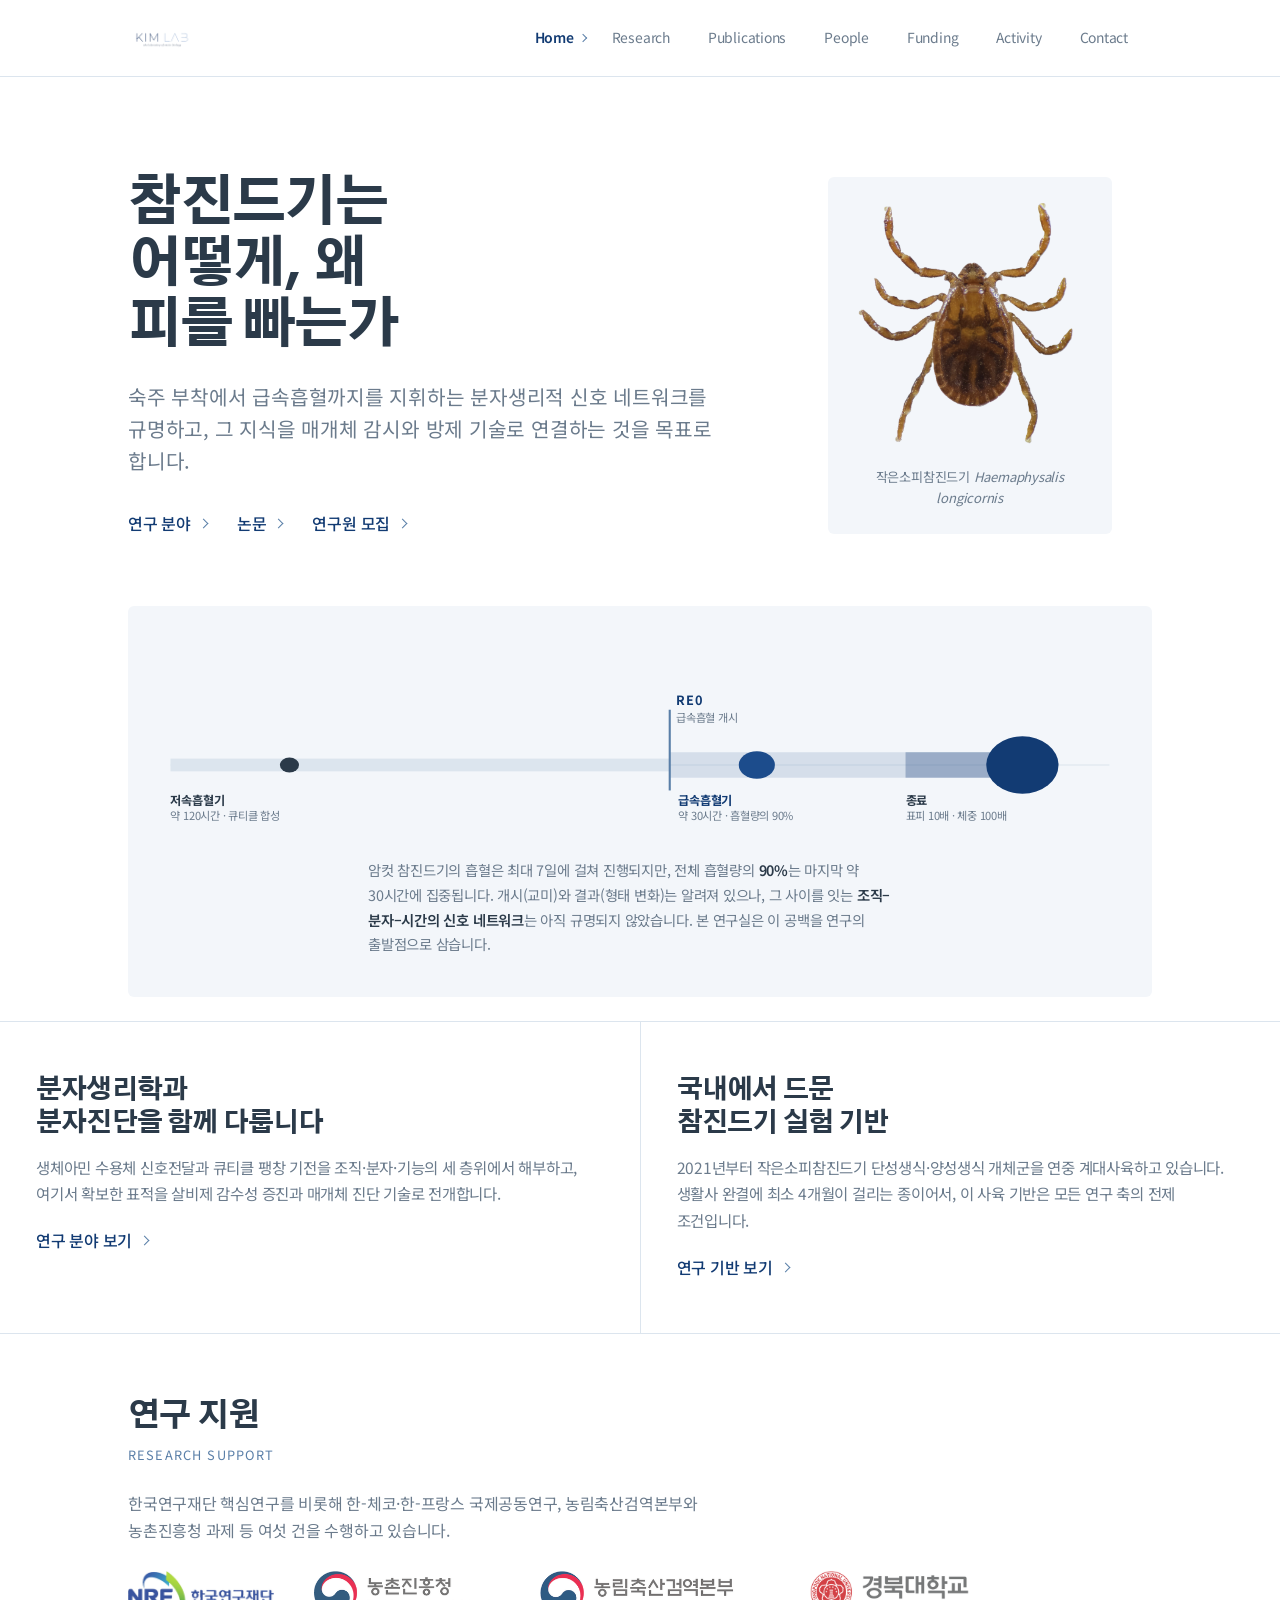
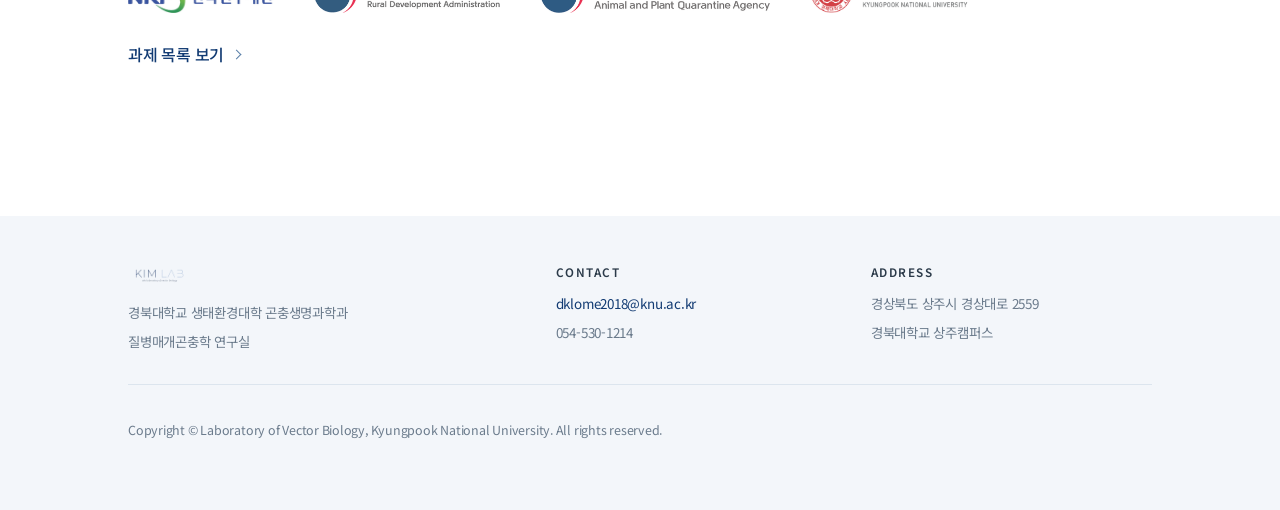
==== commit c14c4cf7: "Add files via upload" ====
--- a/index.html
+++ b/index.html
@@ -5,7 +5,8 @@
 <meta name="viewport" content="width=device-width, initial-scale=1">
 <title>질병매개곤충학 연구실 | Laboratory of Vector Biology — 경북대학교</title>
 <meta name="description" content="경북대학교 곤충생명과학과 질병매개곤충학 연구실. 참진드기 흡혈 생리의 분자 기전을 규명하고 매개체 감시·방제 기술로 연결합니다.">
-<link rel="icon" href="images/logo.png">
+<link rel="icon" href="images/favicon.png">
+<link rel="apple-touch-icon" href="images/apple-touch-icon.png">
 <link rel="preconnect" href="https://fonts.googleapis.com">
 <link rel="preconnect" href="https://fonts.gstatic.com" crossorigin>
 <link href="https://fonts.googleapis.com/css2?family=Gothic+A1:wght@400;600;700;800&family=Noto+Sans+KR:wght@300;400;500;600;700&display=swap" rel="stylesheet">
@@ -58,22 +59,22 @@
     <figure class="plate">
       <svg viewBox="0 0 900 168" role="img"
            aria-label="작은소피참진드기 암컷의 흡혈 단계 도해. 저속흡혈기 약 120시간, 급속흡혈기 약 30시간, 흡혈 종료. 급속흡혈기에 표피가 10배 팽창하고 체중이 100배 증가한다.">
-        <line x1="8" y1="112" x2="892" y2="112" stroke="#dce4ec" stroke-width="1"/>
-        <rect x="8" y="106" width="470" height="12" fill="#dce4ec"/>
-        <rect x="478" y="100" width="330" height="24" fill="#5e9fe9" opacity=".2"/>
+        <line x1="8" y1="112" x2="892" y2="112" stroke="#dce5ee" stroke-width="1"/>
+        <rect x="8" y="106" width="470" height="12" fill="#dce5ee"/>
+        <rect x="478" y="100" width="330" height="24" fill="#5a7fa8" opacity=".2"/>
         <rect x="700" y="100" width="108" height="24" fill="#123b73" opacity=".3"/>
-        <line x1="478" y1="60" x2="478" y2="136" stroke="#49c2c0" stroke-width="2"/>
+        <line x1="478" y1="60" x2="478" y2="136" stroke="#5a7fa8" stroke-width="2"/>
         <text x="484" y="56" font-size="12" fill="#123b73" font-weight="700" letter-spacing="1">RE0</text>
-        <text x="484" y="72" font-size="10.5" fill="#64707d">급속흡혈 개시</text>
-        <ellipse cx="120" cy="112" rx="9" ry="7" fill="#1d2935"/>
-        <ellipse cx="560" cy="112" rx="17" ry="13" fill="#2e4a6b"/>
+        <text x="484" y="72" font-size="10.5" fill="#6b7b8c">급속흡혈 개시</text>
+        <ellipse cx="120" cy="112" rx="9" ry="7" fill="#2b3a49"/>
+        <ellipse cx="560" cy="112" rx="17" ry="13" fill="#1c4c8c"/>
         <ellipse cx="810" cy="112" rx="34" ry="27" fill="#123b73"/>
-        <text x="8" y="150" font-size="11.5" fill="#1d2935" font-weight="700">저속흡혈기</text>
-        <text x="8" y="164" font-size="10.5" fill="#64707d">약 120시간 · 큐티클 합성</text>
+        <text x="8" y="150" font-size="11.5" fill="#2b3a49" font-weight="700">저속흡혈기</text>
+        <text x="8" y="164" font-size="10.5" fill="#6b7b8c">약 120시간 · 큐티클 합성</text>
         <text x="486" y="150" font-size="11.5" fill="#123b73" font-weight="700">급속흡혈기</text>
-        <text x="486" y="164" font-size="10.5" fill="#64707d">약 30시간 · 흡혈량의 90%</text>
-        <text x="700" y="150" font-size="11.5" fill="#1d2935" font-weight="700">종료</text>
-        <text x="700" y="164" font-size="10.5" fill="#64707d">표피 10배 · 체중 100배</text>
+        <text x="486" y="164" font-size="10.5" fill="#6b7b8c">약 30시간 · 흡혈량의 90%</text>
+        <text x="700" y="150" font-size="11.5" fill="#2b3a49" font-weight="700">종료</text>
+        <text x="700" y="164" font-size="10.5" fill="#6b7b8c">표피 10배 · 체중 100배</text>
       </svg>
       <figcaption>
         암컷 참진드기의 흡혈은 최대 7일에 걸쳐 진행되지만, 전체 흡혈량의 <b>90%</b>는 마지막 약 30시간에 집중됩니다.
--- a/style.css
+++ b/style.css
@@ -6,14 +6,25 @@
 
 :root{
   --paper:#ffffff;
-  --wash:#f2f6f9;
-  --ink:#1d2935;
-  --ink-soft:#64707d;
-  --line:#dce4ec;
+  --wash:#f3f6fa;
+
+  /* ── 로고 3색을 기준으로 한 글자색 위계 ───────────────────────
+     1차(제목·강조)  --navy      #123b73  로고 'KIM'
+     2차(영문 라벨)  --navy-mid  #5a7fa8  navy와 'LAB' 사이 단계
+     3차(장식·선)    --pale      #9db9d4  로고 'LAB'
+     본문            --ink       #2b3a49  로고 태그라인 회색의 농도 단계
+     보조 설명       --ink-soft  #6b7b8c  로고 태그라인 회색
+     ──────────────────────────────────────────────────────── */
   --navy:#123b73;
-  --blue:#5e9fe9;
-  --teal:#49c2c0;
-  --pale:#c8d8e5;
+  --navy-mid:#5a7fa8;
+  --pale:#9db9d4;
+  --ink:#2b3a49;
+  --ink-soft:#6b7b8c;
+  --line:#dce5ee;
+
+  /* 구버전 토큰 (하위 호환) */
+  --blue:var(--navy-mid);
+  --teal:var(--navy-mid);
   --nav-h:76px;
   --max:1080px;
 }
@@ -33,8 +44,12 @@
   line-height:1.72;
   letter-spacing:-.014em;
   -webkit-font-smoothing:antialiased;
+  /* 한글 단어가 줄바꿈에서 중간에 끊기지 않도록 */
+  word-break:keep-all;
+  overflow-wrap:break-word;
 }
 img{max-width:100%;display:block}
+svg{max-width:100%}
 a{color:inherit;text-decoration:none}
 .display{font-family:"Gothic A1","Noto Sans KR",sans-serif}
 
@@ -55,7 +70,7 @@
   display:flex;align-items:center;justify-content:space-between;gap:28px;
 }
 .brand{display:flex;align-items:center;padding:12px 0}
-.brand img{height:40px;width:auto}
+.brand img{height:27px;width:auto}
 
 .menu{display:flex;list-style:none;margin:0;padding:0;gap:2px;flex-wrap:wrap}
 .menu a{
@@ -66,8 +81,8 @@
 }
 .menu a::after{
   content:"";width:5px;height:5px;
-  border-right:1.6px solid var(--teal);
-  border-bottom:1.6px solid var(--teal);
+  border-right:1.6px solid var(--navy-mid);
+  border-bottom:1.6px solid var(--navy-mid);
   transform:rotate(-45deg);
   opacity:0;transition:opacity .16s;
 }
@@ -77,10 +92,14 @@
 .menu a.current::after{opacity:1}
 
 @media(max-width:940px){
-  .mast-in{flex-direction:column;align-items:flex-start;gap:0;padding:0 20px}
+  .mast-in{flex-direction:column;align-items:stretch;gap:0;padding:0 20px}
+  .mast-in > nav{width:100%;min-width:0;max-width:100%}
   .brand{padding:14px 0 6px}
-  .brand img{height:34px}
-  .menu{padding-bottom:10px;gap:0;overflow-x:auto;flex-wrap:nowrap;scrollbar-width:none}
+  .brand img{height:23px}
+  .menu{
+    padding-bottom:10px;gap:0;flex-wrap:nowrap;
+    overflow-x:auto;-webkit-overflow-scrolling:touch;scrollbar-width:none;max-width:100%;
+  }
   .menu::-webkit-scrollbar{display:none}
   .menu a{padding:6px 10px;white-space:nowrap;font-size:.82rem}
 }
@@ -89,8 +108,9 @@
 .page-head{padding:72px 0 44px;border-bottom:1px solid var(--line)}
 .kicker{
   font-size:.8rem;font-weight:600;letter-spacing:.1em;
-  color:var(--teal);margin:0 0 14px;
-}
+  color:var(--navy-mid);margin:0 0 14px;
+}
+.page-head h1 .h1-ko{font-weight:600;font-size:.62em;color:var(--ink-soft);letter-spacing:-.02em}
 .page-head h1{
   font-family:"Gothic A1","Noto Sans KR",sans-serif;
   font-size:clamp(2rem,4.8vw,3rem);font-weight:800;line-height:1.14;
@@ -98,7 +118,7 @@
 }
 .page-head .standfirst{
   font-size:clamp(1.02rem,1.9vw,1.2rem);color:var(--ink-soft);
-  margin:0;max-width:62ch;line-height:1.62;
+  margin:0;max-width:none;line-height:1.62;
 }
 
 /* ---------------- hero ---------------- */
@@ -125,7 +145,7 @@
 }
 .arrow-link::after{
   content:"";width:6px;height:6px;
-  border-right:1.9px solid var(--teal);border-bottom:1.9px solid var(--teal);
+  border-right:1.9px solid var(--navy-mid);border-bottom:1.9px solid var(--navy-mid);
   transform:rotate(-45deg);transition:transform .18s;
 }
 .arrow-link:hover::after{transform:rotate(-45deg) translate(2.5px,2.5px)}
@@ -147,7 +167,7 @@
   font-size:clamp(1.45rem,3vw,2rem);font-weight:800;line-height:1.18;
   letter-spacing:-.03em;margin:0 0 8px;
 }
-.block .sub-en{font-size:.8rem;letter-spacing:.09em;color:var(--teal);margin:0 0 24px;text-transform:uppercase}
+.block .sub-en{font-size:.8rem;letter-spacing:.09em;color:var(--navy-mid);margin:0 0 24px;text-transform:uppercase}
 .block p{margin:0 0 18px;max-width:68ch}
 .block p:last-child{margin-bottom:0}
 .lede{font-size:1.05rem}
@@ -177,7 +197,7 @@
   font-size:clamp(1.2rem,2.5vw,1.55rem);font-weight:800;letter-spacing:-.028em;
   margin:0;line-height:1.26;
 }
-.axis .sub-en{font-size:.79rem;letter-spacing:.07em;color:var(--teal);margin:0 0 18px;padding-left:62px}
+.axis .sub-en{font-size:.79rem;letter-spacing:.07em;color:var(--navy-mid);margin:0 0 18px;padding-left:62px}
 .axis-body{padding-left:62px}
 @media(max-width:620px){
   .axis .sub-en,.axis-body{padding-left:0}
@@ -189,49 +209,178 @@
 ul.dashed{margin:0;padding:0;list-style:none;max-width:70ch}
 ul.dashed li{position:relative;padding-left:19px;margin-bottom:11px;font-size:.95rem;color:var(--ink-soft)}
 ul.dashed li:last-child{margin-bottom:0}
-ul.dashed li::before{content:"";position:absolute;left:0;top:.78em;width:9px;height:1px;background:var(--teal)}
+ul.dashed li::before{content:"";position:absolute;left:0;top:.78em;width:9px;height:1px;background:var(--pale)}
 ul.dashed li b{color:var(--ink);font-weight:600}
 ul.dashed li .group{display:block;color:var(--navy);font-weight:600;margin-bottom:4px}
 
 .aside-note{
   margin:24px 0 0;padding:17px 21px;background:var(--wash);
   font-size:.9rem;color:var(--ink-soft);line-height:1.72;max-width:70ch;
-  border-left:3px solid var(--teal);
+  border-left:3px solid var(--navy-mid);
 }
 .aside-note b{color:var(--ink);font-weight:600}
 
+
+
+/* ---- research intro: portrait left, text right ---- */
+.intro-grid{
+  display:grid;grid-template-columns:262px minmax(0,1fr);gap:42px;align-items:start;
+}
+@media(max-width:820px){.intro-grid{grid-template-columns:1fr;gap:26px}}
+.intro-fig{
+  margin:0;background:var(--wash);border-radius:6px;padding:22px 20px 18px;
+}
+@media(max-width:820px){.intro-fig{max-width:300px;margin:0 auto}}
+.intro-fig img{width:100%;height:auto;mix-blend-mode:multiply}
+.intro-fig figcaption{
+  font-size:.82rem;color:var(--ink-soft);text-align:center;margin-top:12px;line-height:1.55;
+}
+.intro-fig figcaption i{font-style:italic}
+.intro-grid .intro-text p{max-width:none}
+.intro-grid .intro-text p:last-child{margin-bottom:0}
+
+/* ---- research axis: PPT-faithful accordion ---- */
+.topic{
+  border-top:1px solid var(--line);
+}
+.topic:last-of-type{border-bottom:1px solid var(--line)}
+.topic > summary{
+  list-style:none;cursor:pointer;
+  display:flex;align-items:flex-start;gap:14px;
+  padding:26px 0;
+}
+.topic > summary::-webkit-details-marker{display:none}
+.topic > summary:hover .topic-title{color:var(--navy)}
+.topic-no{
+  flex:0 0 auto;
+  display:inline-flex;align-items:center;justify-content:center;
+  width:30px;height:30px;border-radius:50%;
+  background:var(--ink);color:#fff;
+  font-family:"Gothic A1","Noto Sans KR",sans-serif;
+  font-size:.76rem;font-weight:700;letter-spacing:.02em;
+  margin-top:2px;
+}
+.topic[open] .topic-no{background:var(--navy)}
+.topic-title{
+  flex:1 1 auto;min-width:0;
+  font-family:"Gothic A1","Noto Sans KR",sans-serif;
+  font-size:clamp(1.12rem,2.2vw,1.42rem);font-weight:800;
+  letter-spacing:-.028em;line-height:1.34;margin:0;
+  transition:color .15s;
+}
+.topic-title .en{font-weight:600;color:var(--navy-mid)}
+.topic-caret{
+  flex:0 0 auto;width:9px;height:9px;margin:12px 4px 0 0;
+  border-right:2px solid var(--pale);border-bottom:2px solid var(--pale);
+  transform:rotate(45deg);transition:transform .2s;
+}
+.topic[open] .topic-caret{transform:rotate(-135deg);border-color:var(--navy)}
+
+.topic-body{padding:0 0 17px 44px}
+@media(max-width:640px){.topic-body{padding-left:0}}
+.topic-body .topic-lead{
+  font-size:.97rem;color:var(--navy);margin:0 0 4px;max-width:none;line-height:1.7;
+}
+.topic-rule{width:54px;height:2px;background:var(--navy-mid);margin:16px 0 22px;border:0}
+
+.topic-cols{display:grid;grid-template-columns:minmax(0,1fr) auto;gap:34px;align-items:stretch}
+@media(max-width:860px){.topic-cols{grid-template-columns:1fr;gap:24px}}
+
+.topic-side{display:flex;flex-direction:column;justify-self:end;width:100%;min-width:0}
+.topic-cols.t01 .topic-side{width:auto;max-width:none}
+.topic-cols.t02 .topic-side{max-width:350px}
+.topic-cols.t03 .topic-side{max-width:380px}
+.topic-cols.t04 .topic-side{max-width:510px}
+.topic-cols.t05 .topic-side{max-width:300px}
+.topic-side .fig{align-self:flex-end;transform:translateX(12px)}
+@media(max-width:860px){.topic-side .fig{transform:none}}
+.topic-cols.t02 .topic-side .fig{max-width:350px}
+.topic-cols.t03 .topic-side .fig{max-width:274px}
+.topic-cols.t04 .topic-side .fig{max-width:341px}
+.topic-cols.t05 .topic-side .fig{max-width:244px}
+@media(max-width:860px){
+  .topic-side{justify-self:stretch;max-width:none!important;width:100%}
+  .topic-cols.t01 .topic-side{width:100%}
+  .topic-side .fig{align-self:center;max-width:380px!important}
+}
+.topic-side .fig{margin:0;width:100%}
+.topic-side .fig svg{width:100%;height:auto;display:block}
+.topic-side .fig figcaption{font-size:.82rem;color:var(--ink-soft);text-align:center;margin-top:8px}
+
+ul.ppt{margin:0;padding:0;list-style:none;max-width:none}
+ul.ppt > li{position:relative;padding-left:15px;margin-bottom:10px;font-size:.94rem;color:var(--ink)}
+ul.ppt > li:last-child{margin-bottom:0}
+ul.ppt > li::before{
+  content:"";position:absolute;left:0;top:.72em;width:4px;height:4px;border-radius:50%;background:var(--navy);
+}
+ul.ppt > li b{font-weight:600}
+ul.ppt li.head{
+  padding-left:0;font-weight:600;color:var(--navy);margin:16px 0 10px;font-size:.96rem;
+}
+ul.ppt li.head:first-child{margin-top:0}
+ul.ppt li.head::before{display:none}
+ul.ppt li.sub{padding-left:28px}
+ul.ppt li.sub::before{left:14px;background:var(--pale)}
+
+.topic-support{
+  display:flex;align-items:center;justify-content:flex-end;gap:26px;flex-wrap:wrap;
+  margin-top:auto;padding-top:10px;
+  /* 로고(48px)의 세로 중심을 마지막 불릿 줄(약 26px)의 중심에 맞춘다 */
+  transform:translateY(13px);
+}
+@media(max-width:860px){.topic-support{transform:none;justify-content:center;padding-top:18px}}
+.topic-support img{height:48px;width:auto;opacity:.9;mix-blend-mode:multiply}
+.topic-support img.tall{height:48px}
+
+.topic-note{
+  margin:11px 0 0;padding:8px 0 8px 20px;
+  border-left:3px solid var(--navy-mid);max-width:none;
+}
+.note-title{
+  margin:0 0 7px;font-size:.93rem;font-weight:700;color:var(--navy);letter-spacing:-.018em;
+}
+.topic-note .note-body{
+  margin:0;padding-left:20px;
+  font-size:.92rem;line-height:1.78;color:var(--ink);max-width:none;
+}
+.note-body .cite{color:var(--ink-soft);font-style:italic}
+.topic-sep{border:0;border-top:1px solid var(--line);margin:13px 0 0}
+
 /* ---------------- publications ---------------- */
-.filterbar{padding:26px 0;border-bottom:1px solid var(--line);display:flex;gap:14px;align-items:baseline;flex-wrap:wrap}
-.filterbar .flabel{font-size:.76rem;letter-spacing:.13em;text-transform:uppercase;color:var(--ink-soft);flex:0 0 auto}
-.years{display:flex;gap:6px;flex-wrap:wrap}
-.years button{
-  font:inherit;font-size:.86rem;color:var(--ink-soft);
-  background:none;border:1px solid var(--line);border-radius:999px;
-  padding:4px 14px;cursor:pointer;transition:all .15s;
-}
-.years button:hover{border-color:var(--blue);color:var(--navy)}
-.years button[aria-pressed="true"]{background:var(--navy);border-color:var(--navy);color:#fff}
-
-.pub{display:grid;grid-template-columns:46px 1fr;gap:20px;padding:26px 0;border-bottom:1px solid var(--line)}
-@media(max-width:620px){.pub{grid-template-columns:1fr;gap:8px}}
-.pub-no{
-  font-family:"Gothic A1","Noto Sans KR",sans-serif;
-  font-size:.92rem;font-weight:800;color:var(--pale);padding-top:2px;letter-spacing:.02em;
-}
-.pub-year{font-size:.78rem;color:var(--teal);font-weight:600;letter-spacing:.06em;margin:0 0 6px}
-.pub h3{font-size:1.02rem;font-weight:600;line-height:1.46;letter-spacing:-.016em;margin:0 0 8px;max-width:66ch}
+#publist{border-top:1.5px solid var(--ink)}
+
+.year-group{padding:26px 0 30px;border-bottom:1px solid var(--line)}
+.year-group:last-child{border-bottom:1.5px solid var(--ink)}
+.year-label{
+  font-family:"Gothic A1","Noto Sans KR",sans-serif;
+  font-size:1.1rem;font-weight:800;letter-spacing:-.02em;color:var(--navy);
+  margin:0 0 18px;
+}
+.pub{
+  display:grid;grid-template-columns:40px minmax(0,1fr);gap:18px;
+  padding:0;border:0;margin-bottom:26px;
+}
+.pub:last-child{margin-bottom:0}
+@media(max-width:620px){.pub{grid-template-columns:1fr;gap:6px}}
+.pub h3{font-size:1.06rem;font-weight:600;line-height:1.5;letter-spacing:-.016em;margin:0 0 9px;max-width:none}
+.pub h3 a{color:inherit;text-decoration:none;transition:color .15s}
+.pub h3 a:hover{color:var(--navy);text-decoration:underline;text-underline-offset:3px;text-decoration-thickness:1px}
+.pub h3 a::after{
+  content:"";display:inline-block;width:6px;height:6px;margin-left:7px;vertical-align:2px;
+  border-top:1.4px solid var(--pale);border-right:1.4px solid var(--pale);
+  transform:rotate(45deg);transition:border-color .15s;
+}
+.pub h3 a:hover::after{border-color:var(--navy)}
 .pub h3 i{font-style:italic}
-.pub .authors{font-size:.91rem;color:var(--ink-soft);margin:0 0 3px;max-width:68ch}
+.pub .authors{font-size:.92rem;color:var(--ink-soft);margin:0 0 3px;max-width:none}
 .pub .authors b{color:var(--ink);font-weight:600}
 .pub .venue{font-size:.91rem;color:var(--ink-soft);margin:0 0 13px}
 .pub .venue i{font-style:italic;color:var(--navy)}
-.pub-actions{display:flex;gap:9px;flex-wrap:wrap}
-.pub-actions a{
-  font-size:.81rem;font-weight:500;color:var(--navy);
-  border:1px solid var(--line);border-radius:999px;padding:5px 15px;
-  transition:border-color .15s,background-color .15s;
-}
-.pub-actions a:hover{border-color:var(--blue);background:var(--wash)}
+.pub .venue .hl{
+  display:inline-block;margin-left:9px;padding:1px 10px;
+  font-size:.75rem;font-style:normal;color:var(--navy-mid);
+  border:1px solid var(--line);border-radius:999px;vertical-align:1px;
+}
 .empty-note{padding:30px 0;font-size:.94rem;color:var(--ink-soft)}
 
 /* ---------------- tables ---------------- */
@@ -264,19 +413,48 @@
 .cv dt{flex:0 0 100px;color:var(--ink-soft);font-size:.83rem;margin:0}
 .cv dd{margin:0}
 .cv dd .yr{color:var(--ink-soft);font-size:.86rem}
-
-.roster{display:grid;grid-template-columns:repeat(auto-fill,minmax(250px,1fr));gap:34px;margin-top:10px}
-.member .portrait{margin-bottom:16px}
-.member .role{font-size:.72rem;letter-spacing:.12em;text-transform:uppercase;color:var(--teal);margin:0 0 6px}
-.member .name{
-  font-family:"Gothic A1","Noto Sans KR",sans-serif;
-  font-size:1.08rem;font-weight:800;margin:0 0 2px;letter-spacing:-.025em;
-}
-.member .name-en{font-size:.84rem;color:var(--ink-soft);margin:0 0 12px}
-.member .topics{margin:0;padding:0;list-style:none}
-.member .topics li{position:relative;padding-left:14px;margin-bottom:7px;font-size:.87rem;color:var(--ink-soft);line-height:1.6}
-.member .topics li::before{content:"";position:absolute;left:0;top:.68em;width:6px;height:1px;background:var(--pale)}
-.member .edu{font-size:.84rem;color:var(--ink-soft);margin:0 0 12px;line-height:1.6}
+.pi-row .cv-head{
+  font-family:"Gothic A1","Noto Sans KR",sans-serif;
+  font-size:1rem;font-weight:800;letter-spacing:-.02em;color:var(--navy);
+  margin:44px 0 0;max-width:none;
+}
+.cv-head span{
+  font-family:"Noto Sans KR",sans-serif;font-weight:500;font-size:.76rem;
+  color:var(--ink-soft);letter-spacing:0;margin-left:9px;
+}
+.cv-years{max-width:none;margin-top:6px}
+.cv-years > div{padding:12px 0}
+.cv-years dt{
+  flex:0 0 262px;font-family:"Barlow",sans-serif;font-size:.93rem;
+  font-weight:600;color:var(--ink);line-height:1.5;white-space:nowrap;
+}
+.cv-years dt .yr{font-weight:400;color:var(--ink-soft);font-size:.86rem}
+.cv-years dd{line-height:1.62}
+
+.roster-rows{margin-top:10px}
+.person-group{padding-top:30px;border-top:1px solid var(--line)}
+.person-group:first-child{padding-top:14px;border-top:0}
+.group-label{
+  font-family:"Gothic A1","Noto Sans KR",sans-serif;
+  font-size:1.02rem;font-weight:800;letter-spacing:-.025em;color:var(--navy);
+  margin:0 0 26px;
+}
+.group-label span{
+  font-family:"Barlow",sans-serif;font-weight:500;font-size:.72rem;
+  letter-spacing:.12em;text-transform:uppercase;color:var(--navy-mid);margin-left:10px;
+}
+.person-row{display:grid;grid-template-columns:250px 1fr;gap:44px;align-items:start;margin-bottom:40px}
+.person-row:last-child{margin-bottom:6px}
+@media(max-width:760px){.person-row{grid-template-columns:1fr;gap:26px}}
+.person-name{
+  font-family:"Gothic A1","Noto Sans KR",sans-serif;
+  font-size:1.32rem;font-weight:800;letter-spacing:-.03em;margin:0 0 4px;color:var(--ink);
+}
+.person-row .cv{margin-top:0;max-width:none}
+.person-row .topics{margin:0;padding:0;list-style:none}
+.person-row .topics li{position:relative;padding-left:14px;margin-bottom:6px;line-height:1.6}
+.person-row .topics li:last-child{margin-bottom:0}
+.person-row .topics li::before{content:"";position:absolute;left:0;top:.72em;width:6px;height:1px;background:var(--pale)}
 
 /* ---------------- activity gallery ---------------- */
 .gallery{display:grid;grid-template-columns:repeat(auto-fill,minmax(300px,1fr));gap:22px;margin-top:10px}
@@ -303,8 +481,8 @@
 .foot-grid p{margin:0 0 5px;line-height:1.75}
 .foot-grid a{color:var(--navy)}
 .foot-grid a:hover{text-decoration:underline}
-.foot-logo{height:38px;width:auto;margin-bottom:14px;opacity:.9}
+.foot-logo{height:25px;width:auto;margin-bottom:14px;opacity:.9}
 .rights{padding-top:22px;font-size:.78rem}
 
-*:focus-visible{outline:2px solid var(--blue);outline-offset:3px}
+*:focus-visible{outline:2px solid var(--navy);outline-offset:3px}
 @media(prefers-reduced-motion:reduce){html{scroll-behavior:auto}*{transition:none!important}}
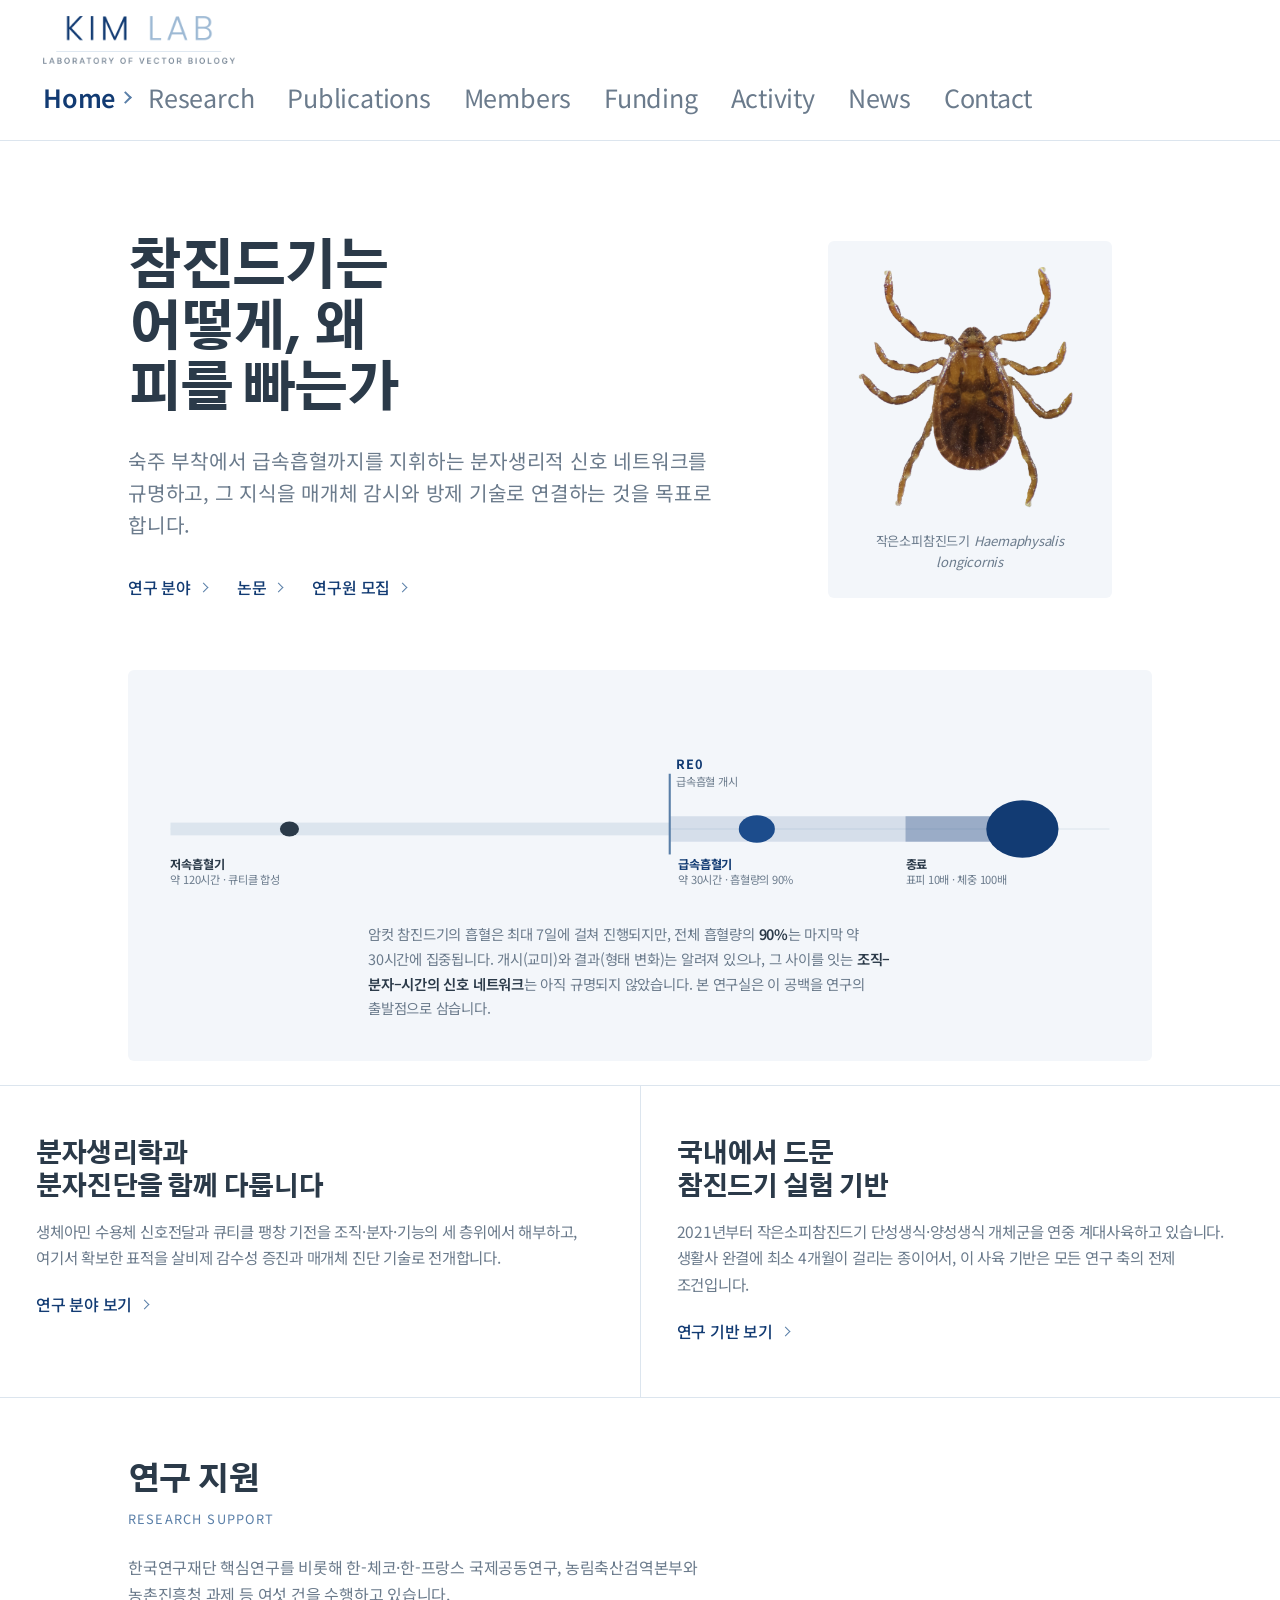
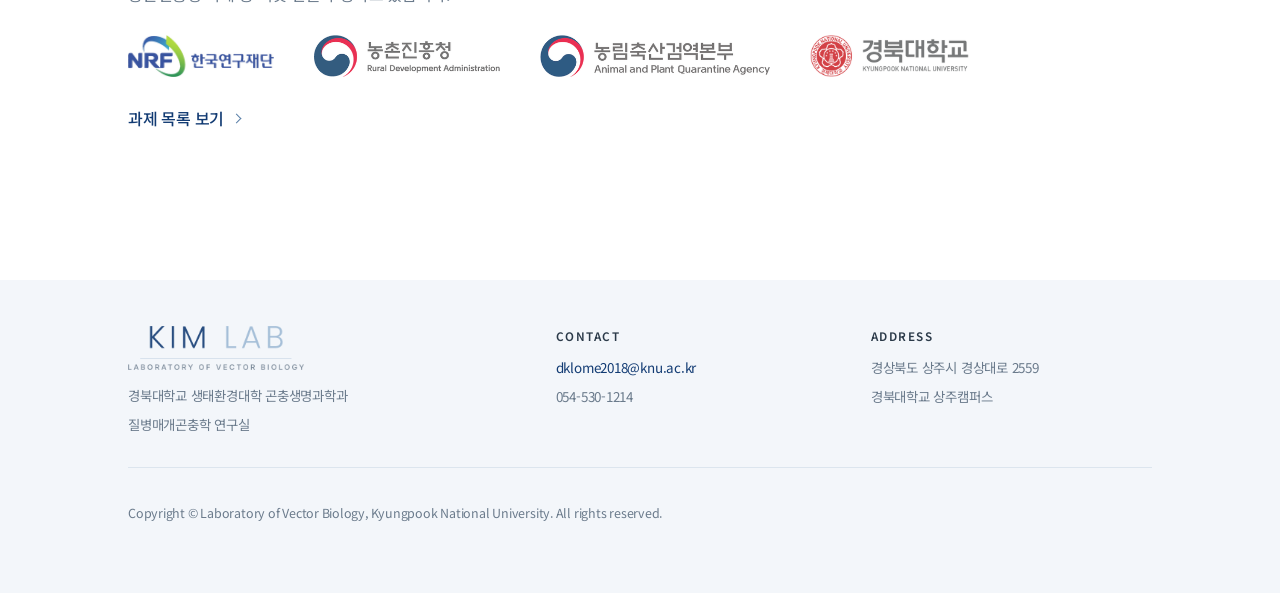
==== commit 7d9b2249: "Add files via upload" ====
--- a/index.html
+++ b/index.html
@@ -22,9 +22,10 @@
         <li><a class="current" href="index.html">Home</a></li>
         <li><a href="research.html">Research</a></li>
         <li><a href="publications.html">Publications</a></li>
-        <li><a href="people.html">People</a></li>
+        <li><a href="people.html">Members</a></li>
         <li><a href="funding.html">Funding</a></li>
         <li><a href="activity.html">Activity</a></li>
+        <li><a href="news.html">News</a></li>
         <li><a href="contact.html">Contact</a></li>
       </ul>
     </nav>
@@ -45,7 +46,7 @@
         <div class="link-row">
           <a class="arrow-link" href="research.html">연구 분야</a>
           <a class="arrow-link" href="publications.html">논문</a>
-          <a class="arrow-link" href="people.html#join">연구원 모집</a>
+          <a class="arrow-link" href="contact.html#join">연구원 모집</a>
         </div>
       </div>
       <figure class="hero-figure">
--- a/style.css
+++ b/style.css
@@ -25,7 +25,8 @@
   /* 구버전 토큰 (하위 호환) */
   --blue:var(--navy-mid);
   --teal:var(--navy-mid);
-  --nav-h:76px;
+  --nav-h:140px;
+  --max-wide:1250px;
   --max:1080px;
 }
 
@@ -65,24 +66,24 @@
   border-bottom:1px solid var(--line);
 }
 .mast-in{
-  max-width:var(--max);margin:0 auto;padding:0 28px;
+  max-width:var(--max-wide);margin:0 auto;padding:0 28px;
   min-height:var(--nav-h);
-  display:flex;align-items:center;justify-content:space-between;gap:28px;
-}
-.brand{display:flex;align-items:center;padding:12px 0}
-.brand img{height:27px;width:auto}
-
-.menu{display:flex;list-style:none;margin:0;padding:0;gap:2px;flex-wrap:wrap}
+  display:flex;flex-direction:column;align-items:stretch;justify-content:center;gap:0;
+}
+.brand{display:flex;align-items:center;padding:16px 0 4px}
+.brand img{height:48px;width:auto}
+
+.menu{display:flex;list-style:none;margin:0 0 0 -8px;padding:0 0 12px;gap:2px;flex-wrap:wrap}
 .menu a{
   display:inline-flex;align-items:center;gap:6px;
-  font-size:.87rem;color:var(--ink-soft);
-  padding:8px 12px;border-radius:6px;
+  font-size:1.57rem;color:var(--ink-soft);
+  padding:8px 8px;border-radius:6px;
   transition:color .16s,background-color .16s;
 }
 .menu a::after{
-  content:"";width:5px;height:5px;
-  border-right:1.6px solid var(--navy-mid);
-  border-bottom:1.6px solid var(--navy-mid);
+  content:"";width:7px;height:7px;
+  border-right:2px solid var(--navy-mid);
+  border-bottom:2px solid var(--navy-mid);
   transform:rotate(-45deg);
   opacity:0;transition:opacity .16s;
 }
@@ -91,17 +92,17 @@
 .menu a.current{color:var(--navy);font-weight:600}
 .menu a.current::after{opacity:1}
 
-@media(max-width:940px){
+@media(max-width:1120px){
   .mast-in{flex-direction:column;align-items:stretch;gap:0;padding:0 20px}
   .mast-in > nav{width:100%;min-width:0;max-width:100%}
   .brand{padding:14px 0 6px}
-  .brand img{height:23px}
+  .brand img{height:40px}
   .menu{
     padding-bottom:10px;gap:0;flex-wrap:nowrap;
     overflow-x:auto;-webkit-overflow-scrolling:touch;scrollbar-width:none;max-width:100%;
   }
   .menu::-webkit-scrollbar{display:none}
-  .menu a{padding:6px 10px;white-space:nowrap;font-size:.82rem}
+  .menu a{padding:6px 9px;white-space:nowrap;font-size:1.3rem}
 }
 
 /* ---------------- page header ---------------- */
@@ -415,12 +416,12 @@
 .cv dd .yr{color:var(--ink-soft);font-size:.86rem}
 .pi-row .cv-head{
   font-family:"Gothic A1","Noto Sans KR",sans-serif;
-  font-size:1rem;font-weight:800;letter-spacing:-.02em;color:var(--navy);
-  margin:44px 0 0;max-width:none;
+  font-size:1.5rem;font-weight:800;letter-spacing:-.025em;color:var(--navy);
+  margin:46px 0 0;max-width:none;
 }
 .cv-head span{
-  font-family:"Noto Sans KR",sans-serif;font-weight:500;font-size:.76rem;
-  color:var(--ink-soft);letter-spacing:0;margin-left:9px;
+  font-family:"Noto Sans KR",sans-serif;font-weight:500;font-size:1.14rem;
+  color:var(--ink-soft);letter-spacing:-.01em;margin-left:12px;
 }
 .cv-years{max-width:none;margin-top:6px}
 .cv-years > div{padding:12px 0}
@@ -432,16 +433,19 @@
 .cv-years dd{line-height:1.62}
 
 .roster-rows{margin-top:10px}
+table.alumni{margin-top:2px}
+table.alumni td:first-child{color:var(--ink);font-weight:600;white-space:nowrap}
+table.alumni .al-en{font-weight:400;color:var(--ink-soft);font-size:.86rem;margin-left:7px}
 .person-group{padding-top:30px;border-top:1px solid var(--line)}
 .person-group:first-child{padding-top:14px;border-top:0}
 .group-label{
   font-family:"Gothic A1","Noto Sans KR",sans-serif;
-  font-size:1.02rem;font-weight:800;letter-spacing:-.025em;color:var(--navy);
-  margin:0 0 26px;
+  font-size:1.53rem;font-weight:800;letter-spacing:-.03em;color:var(--navy);
+  margin:0 0 28px;
 }
 .group-label span{
-  font-family:"Barlow",sans-serif;font-weight:500;font-size:.72rem;
-  letter-spacing:.12em;text-transform:uppercase;color:var(--navy-mid);margin-left:10px;
+  font-family:"Barlow",sans-serif;font-weight:500;font-size:1.08rem;
+  letter-spacing:.1em;text-transform:uppercase;color:var(--navy-mid);margin-left:13px;
 }
 .person-row{display:grid;grid-template-columns:250px 1fr;gap:44px;align-items:start;margin-bottom:40px}
 .person-row:last-child{margin-bottom:6px}
@@ -481,7 +485,7 @@
 .foot-grid p{margin:0 0 5px;line-height:1.75}
 .foot-grid a{color:var(--navy)}
 .foot-grid a:hover{text-decoration:underline}
-.foot-logo{height:25px;width:auto;margin-bottom:14px;opacity:.9}
+.foot-logo{height:44px;width:auto;margin-bottom:14px;opacity:.9}
 .rights{padding-top:22px;font-size:.78rem}
 
 *:focus-visible{outline:2px solid var(--navy);outline-offset:3px}
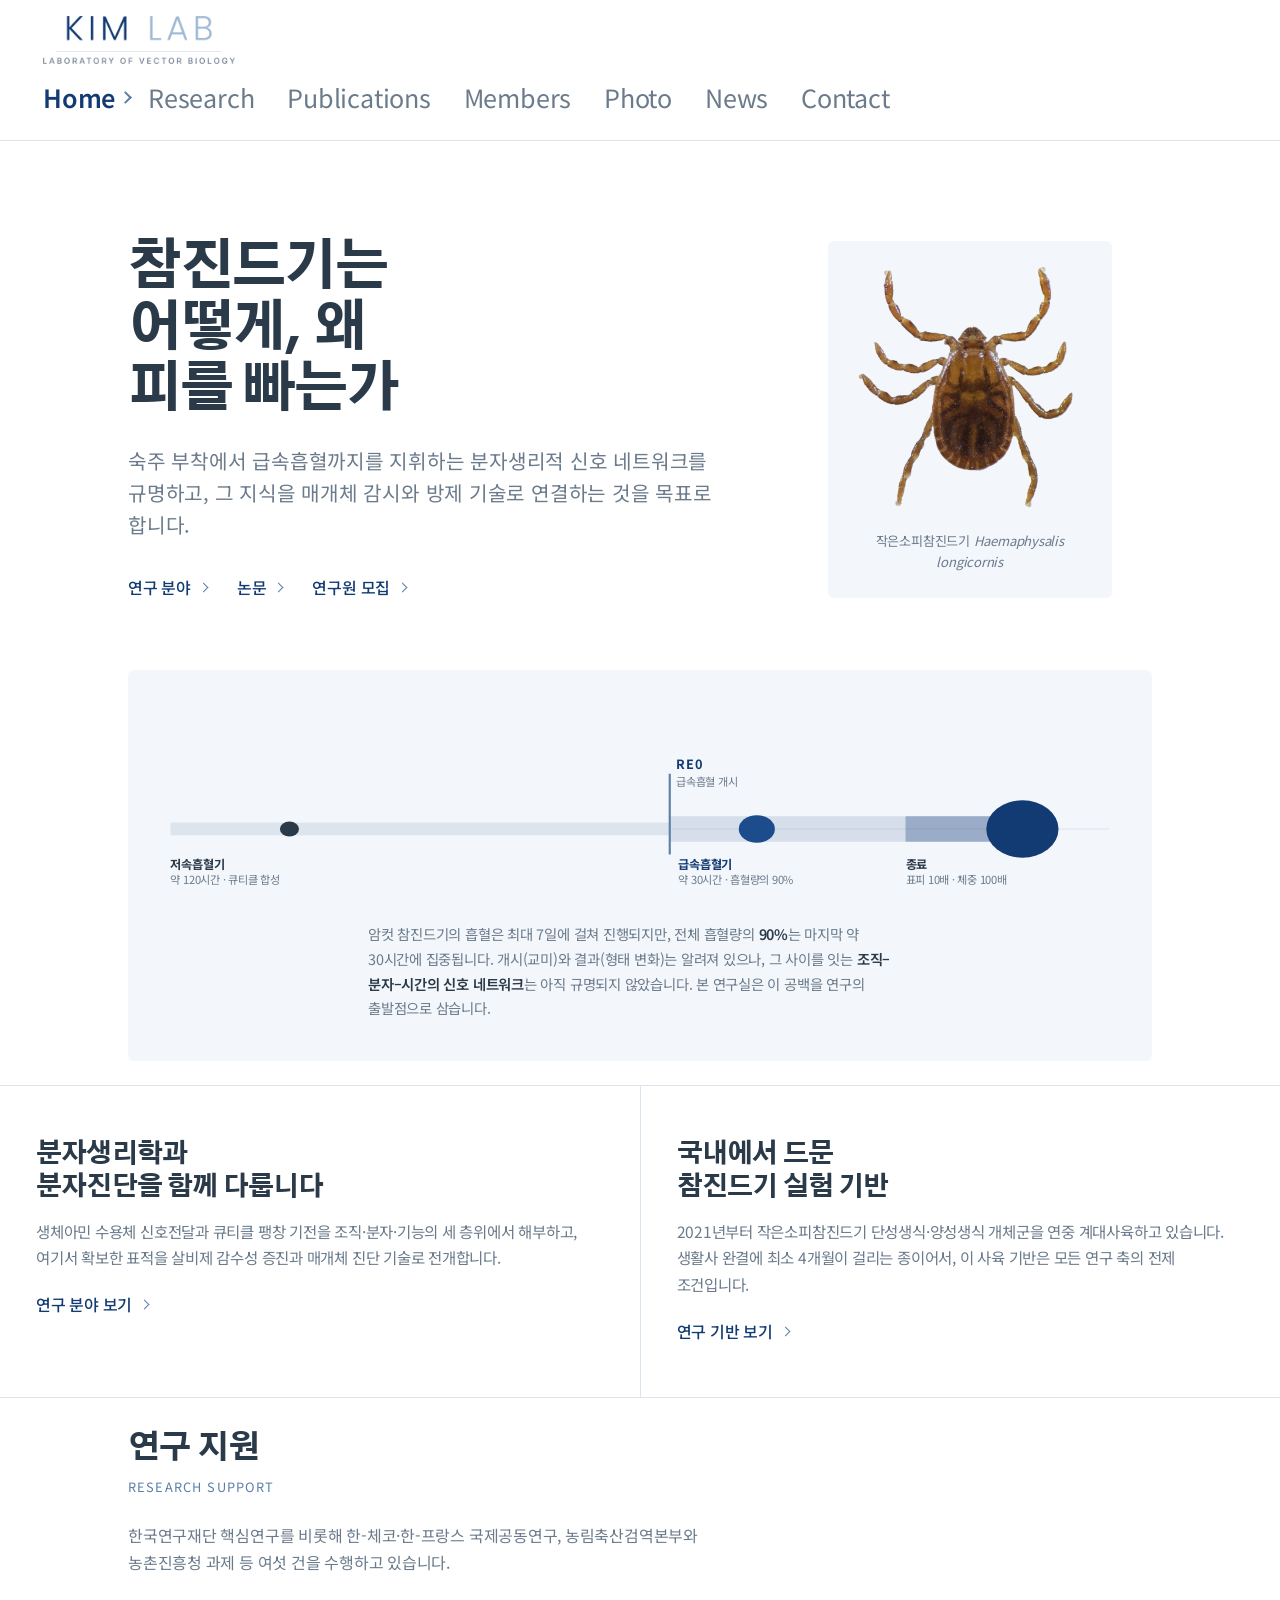
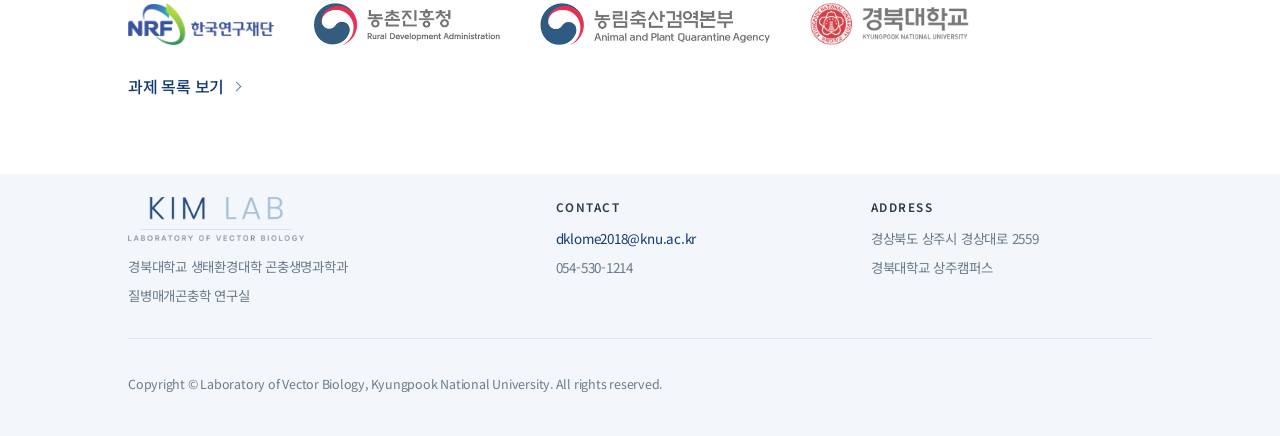
==== commit f125c343: "Add files via upload" ====
--- a/index.html
+++ b/index.html
@@ -23,8 +23,7 @@
         <li><a href="research.html">Research</a></li>
         <li><a href="publications.html">Publications</a></li>
         <li><a href="people.html">Members</a></li>
-        <li><a href="funding.html">Funding</a></li>
-        <li><a href="activity.html">Activity</a></li>
+        <li><a href="activity.html">Photo</a></li>
         <li><a href="news.html">News</a></li>
         <li><a href="contact.html">Contact</a></li>
       </ul>
@@ -119,7 +118,7 @@
       <img src="images/agency-apqa.png" alt="농림축산검역본부">
       <img src="images/agency-knu.png" alt="경북대학교">
     </div>
-    <p style="margin-top:28px"><a class="arrow-link" href="funding.html">과제 목록 보기</a></p>
+    <p style="margin-top:28px"><a class="arrow-link" href="research.html#funding">과제 목록 보기</a></p>
   </div>
 </section>
 </main>
--- a/style.css
+++ b/style.css
@@ -106,7 +106,7 @@
 }
 
 /* ---------------- page header ---------------- */
-.page-head{padding:72px 0 44px;border-bottom:1px solid var(--line)}
+.page-head{padding:36px 0 22px;border-bottom:1px solid var(--line)}
 .kicker{
   font-size:.8rem;font-weight:600;letter-spacing:.1em;
   color:var(--navy-mid);margin:0 0 14px;
@@ -161,7 +161,7 @@
 .plate figcaption b{color:var(--ink);font-weight:600}
 
 /* ---------------- blocks ---------------- */
-.block{padding:64px 0;border-bottom:1px solid var(--line)}
+.block{padding:32px 0;border-bottom:1px solid var(--line)}
 .block.plain{border-bottom:none}
 .block h2{
   font-family:"Gothic A1","Noto Sans KR",sans-serif;
@@ -185,7 +185,7 @@
 .teaser p{font-size:.97rem;color:var(--ink-soft);margin:0 0 20px}
 
 /* ---------------- research axes ---------------- */
-.axis{padding:52px 0;border-bottom:1px solid var(--line)}
+.axis{padding:26px 0;border-bottom:1px solid var(--line)}
 .axis:last-child{border-bottom:none}
 .axis-head{display:flex;gap:18px;align-items:baseline;margin:0 0 6px}
 .axis-num{
@@ -350,7 +350,7 @@
 /* ---------------- publications ---------------- */
 #publist{border-top:1.5px solid var(--ink)}
 
-.year-group{padding:26px 0 30px;border-bottom:1px solid var(--line)}
+.year-group{padding:13px 0 15px;border-bottom:1px solid var(--line)}
 .year-group:last-child{border-bottom:1.5px solid var(--ink)}
 .year-label{
   font-family:"Gothic A1","Noto Sans KR",sans-serif;
@@ -387,7 +387,7 @@
 /* ---------------- tables ---------------- */
 .table-scroll{overflow-x:auto}
 table{width:100%;border-collapse:collapse;font-size:.94rem;text-align:left;min-width:600px}
-th,td{padding:16px 14px;border-bottom:1px solid var(--line);vertical-align:top}
+th,td{padding:8px 14px;border-bottom:1px solid var(--line);vertical-align:top}
 tr:last-child td{border-bottom:none}
 th{
   font-size:.72rem;letter-spacing:.11em;text-transform:uppercase;color:var(--ink-soft);
@@ -409,7 +409,7 @@
 .portrait{width:100%;border-radius:4px;background:var(--wash);aspect-ratio:4/5;object-fit:cover}
 .pi-row h2{margin-bottom:4px}
 .cv{margin:22px 0 0;font-size:.92rem;max-width:58ch}
-.cv > div{padding:10px 0;border-bottom:1px solid var(--line);display:flex;gap:20px}
+.cv > div{padding:5px 0;border-bottom:1px solid var(--line);display:flex;gap:20px}
 .cv > div:last-child{border-bottom:none}
 .cv dt{flex:0 0 100px;color:var(--ink-soft);font-size:.83rem;margin:0}
 .cv dd{margin:0}
@@ -424,7 +424,7 @@
   color:var(--ink-soft);letter-spacing:-.01em;margin-left:12px;
 }
 .cv-years{max-width:none;margin-top:6px}
-.cv-years > div{padding:12px 0}
+.cv-years > div{padding:6px 0}
 .cv-years dt{
   flex:0 0 262px;font-family:"Barlow",sans-serif;font-size:.93rem;
   font-weight:600;color:var(--ink);line-height:1.5;white-space:nowrap;
@@ -436,8 +436,8 @@
 table.alumni{margin-top:2px}
 table.alumni td:first-child{color:var(--ink);font-weight:600;white-space:nowrap}
 table.alumni .al-en{font-weight:400;color:var(--ink-soft);font-size:.86rem;margin-left:7px}
-.person-group{padding-top:30px;border-top:1px solid var(--line)}
-.person-group:first-child{padding-top:14px;border-top:0}
+.person-group{padding-top:15px;border-top:1px solid var(--line)}
+.person-group:first-child{padding-top:7px;border-top:0}
 .group-label{
   font-family:"Gothic A1","Noto Sans KR",sans-serif;
   font-size:1.53rem;font-weight:800;letter-spacing:-.03em;color:var(--navy);
@@ -447,7 +447,7 @@
   font-family:"Barlow",sans-serif;font-weight:500;font-size:1.08rem;
   letter-spacing:.1em;text-transform:uppercase;color:var(--navy-mid);margin-left:13px;
 }
-.person-row{display:grid;grid-template-columns:250px 1fr;gap:44px;align-items:start;margin-bottom:40px}
+.person-row{display:grid;grid-template-columns:250px 1fr;gap:44px;align-items:start;margin-bottom:20px}
 .person-row:last-child{margin-bottom:6px}
 @media(max-width:760px){.person-row{grid-template-columns:1fr;gap:26px}}
 .person-name{
@@ -478,7 +478,7 @@
 .contact-rows a:hover{border-color:var(--navy)}
 
 /* ---------------- footer ---------------- */
-.site-foot{background:var(--wash);margin-top:84px;padding:46px 0 56px;font-size:.84rem;color:var(--ink-soft)}
+.site-foot{background:var(--wash);margin-top:42px;padding:23px 0 28px;font-size:.84rem;color:var(--ink-soft)}
 .foot-grid{display:grid;grid-template-columns:1.4fr 1fr 1fr;gap:34px;padding-bottom:26px;border-bottom:1px solid var(--line)}
 @media(max-width:720px){.foot-grid{grid-template-columns:1fr;gap:24px}}
 .foot-grid h4{font-size:.73rem;letter-spacing:.13em;text-transform:uppercase;color:var(--ink);margin:0 0 10px;font-weight:600}
